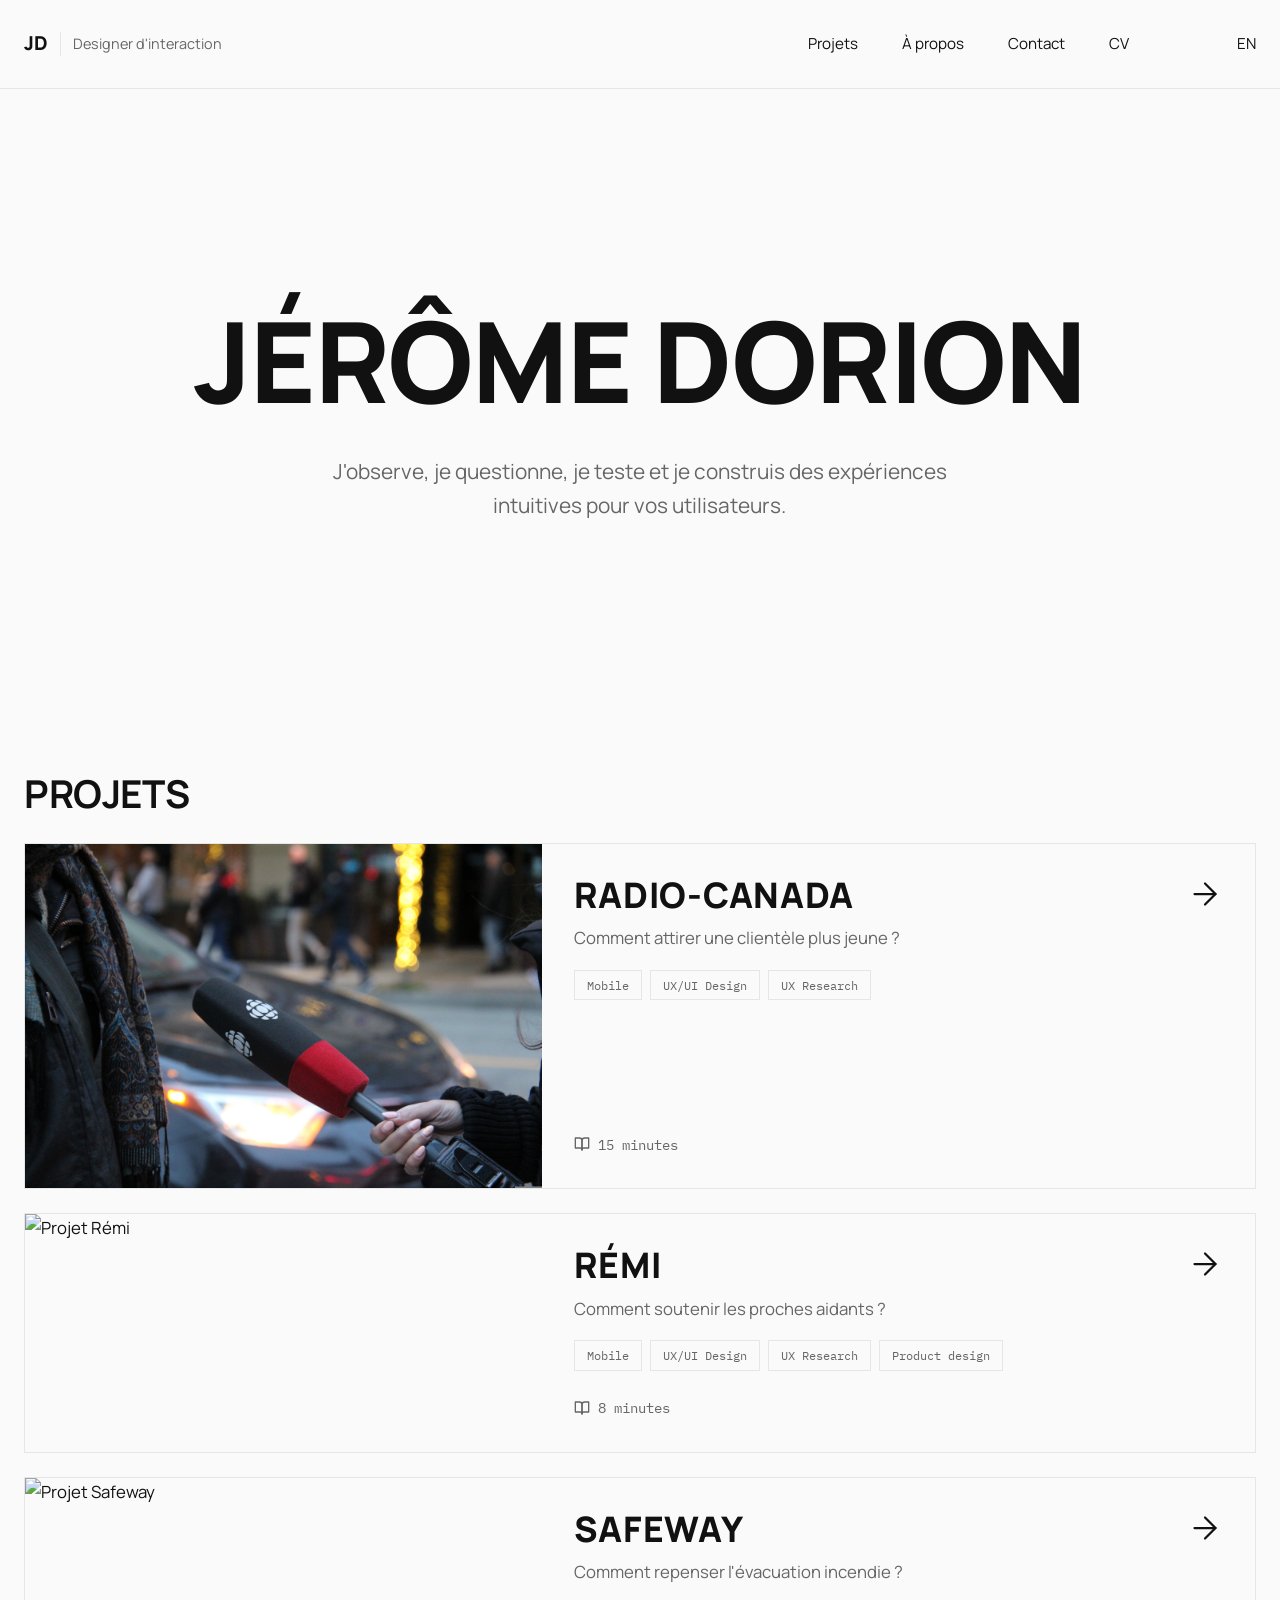
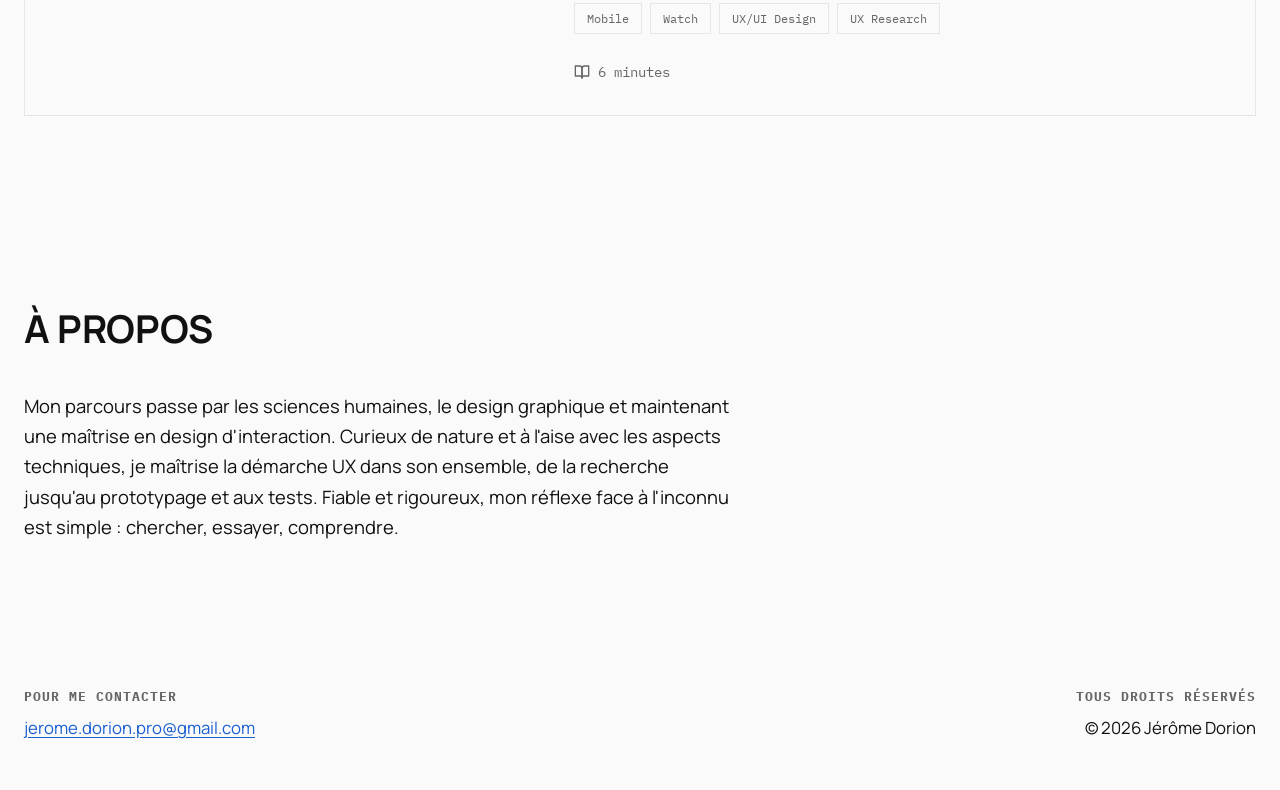
==== index.html @ de0b48d2 "nav" ====
<!DOCTYPE html>
<html lang="fr">
<head>
  <meta charset="UTF-8">
  <meta name="viewport" content="width=device-width, initial-scale=1.0">
  <title>Jérôme Dorion — Designer d'interaction</title>
  <meta name="description" content="Portfolio de Jérôme Dorion, designer d'interaction. J'observe, je questionne, je teste et je construis des expériences intuitives.">

  <!-- Polices -->
  <link rel="preconnect" href="https://fonts.googleapis.com">
  <link rel="preconnect" href="https://fonts.gstatic.com" crossorigin>
  <link href="https://fonts.googleapis.com/css2?family=Manrope:wght@400;500;600;700;800&family=IBM+Plex+Mono:wght@400;500;600&display=swap" rel="stylesheet">

  <link rel="stylesheet" href="css/style.css">
  <!-- Marque le JS actif avant le 1er affichage : le rideau couvre par
       défaut et n'est révélé qu'une fois la page chargée (voir js/main.js). -->
  <script>document.documentElement.classList.add("js");</script>
</head>
<body>
  <!-- Rideau de transition entre les pages (piloté par js/main.js) -->
  <div class="rideau" aria-hidden="true"><span class="rideau-nom">Accueil</span></div>
  <!-- Arrivée directe sur le site : le rideau dit « Bonjour ». Un retour à
       l'accueil par navigation interne (drapeau posé par js/main.js) garde
       « Accueil ». Script en ligne pour fixer le texte avant l'affichage,
       sans clignotement. -->
  <script>
    try {
      if (sessionStorage.getItem("transitionInterne")) {
        sessionStorage.removeItem("transitionInterne");
      } else {
        document.currentScript.previousElementSibling
          .querySelector(".rideau-nom").textContent = "Bonjour";
        document.documentElement.classList.add("bonjour");
      }
    } catch (e) {}
  </script>

  <!-- ===== Navigation ===== -->
  <header class="nav">
    <div class="nav-inner">
      <a class="nav-logo" href="index.html">JD</a>
      <span class="nav-role">
        <span class="role-piste">
          <span class="role-txt role-defaut">Designer d'interaction</span>
          <span class="role-txt role-nom" aria-hidden="true">Jérôme Dorion</span>
        </span>
      </span>
      <nav class="nav-liens" id="menu-principal">
        <a href="#projets">Projets</a>
        <a href="#a-propos">À propos</a>
        <div class="nav-contact">
          <span class="nav-contact-bouton" tabindex="0" role="button" aria-expanded="false" aria-controls="volet-contact">Contact<span class="nav-contact-chevron" aria-hidden="true"></span></span>
          <div class="nav-contact-volet" id="volet-contact">
            <a href="mailto:jerome.dorion.pro@gmail.com">Courriel<span class="fleche-volet" aria-hidden="true"><svg width="18" height="18" viewBox="0 0 24 24" fill="none" stroke="currentColor" stroke-width="1.6" stroke-linecap="round" stroke-linejoin="round"><line x1="5" y1="12" x2="19" y2="12"/><polyline points="12 5 19 12 12 19"/></svg></span></a>
            <a href="https://www.linkedin.com/in/jérôme-dorion-040149350" target="_blank" rel="noopener">LinkedIn<span class="fleche-volet" aria-hidden="true"><svg width="18" height="18" viewBox="0 0 24 24" fill="none" stroke="currentColor" stroke-width="1.6" stroke-linecap="round" stroke-linejoin="round"><line x1="5" y1="12" x2="19" y2="12"/><polyline points="12 5 19 12 12 19"/></svg></span></a>
          </div>
        </div>
        <a class="masquer-mobile" href="https://drive.google.com/file/d/1WQyurHoxNqCceoQxutv7T_P1aVuBk8ul/view?usp=sharing" target="_blank" rel="noopener">CV</a>
      </nav>
      <a class="nav-langue" href="#" title="English version — à venir">EN</a>
      <button class="nav-bascule" type="button" aria-label="Ouvrir le menu" aria-expanded="false" aria-controls="menu-principal">
        <span></span><span></span><span></span>
      </button>
    </div>
  </header>

  <!-- ===== Hero ===== -->
  <section class="hero">
    <div class="conteneur">
      <h1>Jérôme Dorion</h1>
      <p class="hero-phrase">J'observe, je questionne, je teste et je construis des expériences <span class="accent-serif">intuitives</span> pour vos utilisateurs.</p>
    </div>
  </section>

  <!-- ===== Projets ===== -->
  <section id="projets" class="section">
    <div class="conteneur">
      <h2 class="titre-section">Projets</h2>

      <div class="grille-projets">
        <a class="carte-projet" href="projets/radio-canada.html">
          <img class="vignette" src="assets/radio-canada/hero.jpg" alt="Projet Radio-Canada">
          <span class="carte-contenu">
            <span class="fleche-carte" aria-hidden="true"><svg xmlns="http://www.w3.org/2000/svg" width="36" height="36" viewBox="0 0 24 24" fill="none" stroke="currentColor" stroke-width="1.5" stroke-linecap="round" stroke-linejoin="round"><line x1="5" y1="12" x2="19" y2="12"/><polyline points="12 5 19 12 12 19"/></svg></span>
            <span class="client">Radio-Canada</span>
            <span class="question">Comment attirer une clientèle plus jeune ?</span>
            <span class="tags">
              <span class="tag">Mobile</span>
              <span class="tag">UX/UI Design</span>
              <span class="tag">UX Research</span>
            </span>
            <span class="duree-lecture"><svg xmlns="http://www.w3.org/2000/svg" viewBox="0 0 24 24" fill="none" stroke="currentColor" stroke-width="2" stroke-linecap="round" stroke-linejoin="round" width="16" height="16" aria-hidden="true"><path d="M2 3h6a4 4 0 0 1 4 4v14a3 3 0 0 0-3-3H2z"/><path d="M22 3h-6a4 4 0 0 0-4 4v14a3 3 0 0 1 3-3h7z"/></svg>15 minutes</span>
          </span>
        </a>

        <a class="carte-projet" href="projets/remi.html">
          <img class="vignette" src="assets/remi/hero.png" alt="Projet Rémi">
          <span class="carte-contenu">
            <span class="fleche-carte" aria-hidden="true"><svg xmlns="http://www.w3.org/2000/svg" width="36" height="36" viewBox="0 0 24 24" fill="none" stroke="currentColor" stroke-width="1.5" stroke-linecap="round" stroke-linejoin="round"><line x1="5" y1="12" x2="19" y2="12"/><polyline points="12 5 19 12 12 19"/></svg></span>
            <span class="client">Rémi</span>
            <span class="question">Comment soutenir les proches aidants ?</span>
            <span class="tags">
              <span class="tag">Mobile</span>
              <span class="tag">UX/UI Design</span>
              <span class="tag">UX Research</span>
              <span class="tag">Product design</span>
            </span>
            <span class="duree-lecture"><svg xmlns="http://www.w3.org/2000/svg" viewBox="0 0 24 24" fill="none" stroke="currentColor" stroke-width="2" stroke-linecap="round" stroke-linejoin="round" width="16" height="16" aria-hidden="true"><path d="M2 3h6a4 4 0 0 1 4 4v14a3 3 0 0 0-3-3H2z"/><path d="M22 3h-6a4 4 0 0 0-4 4v14a3 3 0 0 1 3-3h7z"/></svg>8 minutes</span>
          </span>
        </a>

        <a class="carte-projet" href="projets/safeway.html">
          <img class="vignette" src="assets/safeway/hero.png" alt="Projet Safeway">
          <span class="carte-contenu">
            <span class="fleche-carte" aria-hidden="true"><svg xmlns="http://www.w3.org/2000/svg" width="36" height="36" viewBox="0 0 24 24" fill="none" stroke="currentColor" stroke-width="1.5" stroke-linecap="round" stroke-linejoin="round"><line x1="5" y1="12" x2="19" y2="12"/><polyline points="12 5 19 12 12 19"/></svg></span>
            <span class="client">Safeway</span>
            <span class="question">Comment repenser l'évacuation incendie ?</span>
            <span class="tags">
              <span class="tag">Mobile</span>
              <span class="tag">Watch</span>
              <span class="tag">UX/UI Design</span>
              <span class="tag">UX Research</span>
            </span>
            <span class="duree-lecture"><svg xmlns="http://www.w3.org/2000/svg" viewBox="0 0 24 24" fill="none" stroke="currentColor" stroke-width="2" stroke-linecap="round" stroke-linejoin="round" width="16" height="16" aria-hidden="true"><path d="M2 3h6a4 4 0 0 1 4 4v14a3 3 0 0 0-3-3H2z"/><path d="M22 3h-6a4 4 0 0 0-4 4v14a3 3 0 0 1 3-3h7z"/></svg>6 minutes</span>
          </span>
        </a>
      </div>
    </div>
  </section>

  <!-- ===== À propos ===== -->
  <section id="a-propos" class="section a-propos">
    <div class="conteneur">
      <h2 class="titre-section">À propos</h2>
      <p class="reveler">Mon parcours passe par les sciences humaines, le design graphique et maintenant une maîtrise en design d'interaction. Curieux de nature et à l'aise avec les aspects techniques, je maîtrise la démarche UX dans son ensemble, de la recherche jusqu'au prototypage et aux tests. Fiable et rigoureux, mon réflexe face à l'inconnu est simple : <span class="accent-serif">chercher, essayer, comprendre</span>.</p>
    </div>
  </section>

  <!-- ===== Pied de page ===== -->
  <footer class="footer">
    <div class="footer-inner">
      <div>
        <h5>Pour me contacter</h5>
        <a href="mailto:jerome.dorion.pro@gmail.com">jerome.dorion.pro@gmail.com</a>
      </div>
      <div>
        <h5>Tous droits réservés</h5>
        <p>© <span data-annee></span> Jérôme Dorion</p>
      </div>
    </div>
  </footer>

  <script src="js/main.js"></script>
</body>
</html>
---- css/style.css ----
/* ==========================================================
   PORTFOLIO — JÉRÔME DORION
   Feuille de style principale
   Structure :
   1. Variables & reset
   2. Typographie
   3. Navigation
   4. Hero (accueil)
   5. Section projets
   6. Section à propos
   7. Pied de page
   8. Pages projets
   9. Animations & responsive
   ========================================================== */

/* ----- 1. Variables & reset ----- */
:root {
  --papier: #fafafa;        /* fond principal, blanc très légèrement cassé */
  --encre: #111111;         /* texte principal, noir */
  --encre-douce: #666666;   /* texte secondaire, gris neutre */
  --accent: #111111;        /* accent : noir (palette noir et blanc) */
  --ligne: #e6e6e6;         /* bordures fines, gris pâle */
  --carte: #fafafa;         /* fond des cartes, même ton que le fond */

  --police-titre: "Manrope", sans-serif;
  --police-texte: "Manrope", sans-serif;
  --police-accent: "IBM Plex Mono", monospace;

  --largeur-max: 1480px; /* contenu plus large, marges réduites */
  --rayon: 0; /* coins carrés partout, style droit et neutre */
}

*, *::before, *::after {
  box-sizing: border-box;
  margin: 0;
  padding: 0;
}

html {
  scroll-behavior: smooth;
  /* noir derrière le body : l'instant de bascule entre deux pages est donc
     noir (comme le rideau) au lieu d'un flash blanc. */
  background: var(--encre);
}

body {
  background: var(--papier);
  min-height: 100vh; /* couvre toujours l'écran : pas de noir visible hors transition */
  color: var(--encre);
  font-family: var(--police-texte);
  font-size: 1.05rem;
  line-height: 1.65;
  -webkit-font-smoothing: antialiased;
  overflow-x: clip; /* le fond pleine largeur du contenu ne crée pas de scroll horizontal */
}

img, video {
  max-width: 100%;
  display: block;
  border-radius: var(--rayon);
}

a {
  color: inherit;
  text-decoration: none;
}

.conteneur {
  max-width: var(--largeur-max);
  margin: 0 auto;
  padding: 0 24px;
}

/* ----- 2. Typographie ----- */
h1, h2, h3 {
  font-family: var(--police-titre);
  line-height: 1.1;
}

h1, h2 {
  text-transform: uppercase;
  letter-spacing: -0.01em;
}

/* Sous-titres (h3) : casse normale et crénage légèrement ouvert
   pour une meilleure lisibilité */
h3 {
  letter-spacing: 0.01em;
}

.titre-section {
  font-size: clamp(1.6rem, 3.5vw, 2.4rem);
  margin-bottom: 2.5rem;
  display: flex;
  align-items: center;
  gap: 1rem;
  /* reste en majuscules même en h3 (ex. : « Voir un autre projet ») */
  text-transform: uppercase;
  letter-spacing: -0.01em;
}

.titre-section::after {
  content: "";
  flex: 1;
  height: 1px;
  background: var(--ligne);
}

/* Classe neutralisée : les mots marqués suivent maintenant
   le texte courant (aucune mise en évidence typographique). */
.accent-serif {
  font: inherit;
  color: inherit;
}

/* ----- 3. Navigation ----- */
.nav {
  position: sticky;
  top: 0;
  z-index: 50;
  background: color-mix(in srgb, var(--papier) 85%, transparent);
  backdrop-filter: blur(10px);
  border-bottom: 1px solid var(--ligne);
}

.nav-inner {
  max-width: var(--largeur-max);
  margin: 0 auto;
  padding: 28px 24px; /* navigation plus aérée verticalement */
  display: flex;
  align-items: center;
  gap: 0.75rem; /* JD et le rôle rapprochés */
}

.nav-logo {
  font-family: var(--police-titre);
  font-weight: 800;
  font-size: 1.2rem;
}

.nav-role {
  color: var(--encre-douce);
  font-size: 0.9rem;
  border-left: 1px solid var(--ligne);
  padding-left: 0.75rem;
}

/* Survol de « Designer d'interaction » : il glisse vers la droite et laisse
   entrer « Jérôme Dorion » par la gauche ; tout revient au départ à la sortie. */
.role-piste {
  position: relative;
  display: inline-block;
  overflow: hidden;
  vertical-align: bottom;
  white-space: nowrap;
}

.role-txt {
  display: inline-block;
  white-space: nowrap;
  /* Courbe symétrique (ease-in-out) : l'aller (Jérôme entre) et le retour
     (Designer revient) glissent avec la même douceur aux deux extrémités. */
  transition: transform 0.5s cubic-bezier(0.65, 0, 0.35, 1),
              opacity 0.45s cubic-bezier(0.65, 0, 0.35, 1);
}

.role-nom {
  position: absolute;
  left: 0;
  top: 0;
  color: var(--encre);
  transform: translateY(110%); /* caché juste en dessous */
  opacity: 0;
}

.nav-role:hover .role-defaut {
  transform: translateY(-110%); /* monte et sort par le haut */
  opacity: 0;
}

.nav-role:hover .role-nom {
  transform: translateY(0); /* monte depuis le bas jusqu'en place */
  opacity: 1;
}

@media (prefers-reduced-motion: reduce) {
  .role-txt { transition: none; }
}

.nav-liens {
  margin-left: auto;
  display: flex;
  gap: 2.75rem; /* liens de navigation plus aérés */
  font-size: 0.95rem;
}

.nav-liens a {
  position: relative;
}

.nav-liens a::after {
  content: "";
  position: absolute;
  left: 0;
  bottom: -4px;
  width: 0;
  height: 2px;
  background: var(--accent);
  transition: width 0.25s ease;
}

.nav-liens a:hover::after {
  width: 100%;
}

/* ----- « Me contacter » : volet déroulant (Courriel + LinkedIn) ----- */
.nav-contact {
  position: relative;
}

/* Le bouton se fond avec les autres liens de la nav. */
.nav-contact-bouton {
  font: inherit;
  color: inherit;
  background: none;
  border: none;
  padding: 0;
  cursor: pointer;
  display: inline-flex;
  align-items: center;
  gap: 0.4rem;
  position: relative;
}

/* Même soulignement au survol que les liens. */
.nav-contact-bouton::after {
  content: "";
  position: absolute;
  left: 0;
  bottom: -4px;
  width: 0;
  height: 2px;
  background: var(--accent);
  transition: width 0.25s ease;
}

/* Le soulignement reste tant qu'on survole l'ensemble (bouton + volet),
   donc il ne disparaît pas quand on descend vers Courriel ou LinkedIn. */
.nav-contact:hover .nav-contact-bouton::after,
.nav-contact:focus-within .nav-contact-bouton::after {
  width: 100%;
}

/* Chevron de « Me contacter » : caché sur grand écran (le survol suffit),
   visible dans le menu replié pour indiquer qu'on peut déplier. */
.nav-contact-chevron {
  display: none;
  width: 0.45rem;
  height: 0.45rem;
  border-right: 1.6px solid currentColor;
  border-bottom: 1.6px solid currentColor;
  transform: translateY(-1px) rotate(45deg);
  transition: transform 0.3s ease;
}

/* Le volet : petit panneau net, noir et blanc, coins carrés. */
.nav-contact-volet {
  position: absolute;
  top: calc(100% + 0.85rem);
  left: 0;
  min-width: 11rem;
  display: flex;
  flex-direction: column;
  background: var(--papier);
  border: 1px solid var(--ligne);
  box-shadow: 0 14px 30px rgba(17, 17, 17, 0.08);
  padding: 0.4rem;
  opacity: 0;
  transform: translateY(-6px);
  pointer-events: none;
  transition: opacity 0.3s ease, transform 0.3s cubic-bezier(0.33, 1, 0.68, 1);
  z-index: 60;
}

/* Ouverture au survol (souris) ou au focus clavier — aucun clic requis. */
.nav-contact:hover .nav-contact-volet,
.nav-contact:focus-within .nav-contact-volet {
  opacity: 1;
  transform: translateY(0);
  pointer-events: auto;
}

/* Pont transparent : comble l'écart bouton↔volet pour ne pas perdre le survol. */
.nav-contact-volet::before {
  content: "";
  position: absolute;
  top: -0.85rem;
  left: 0;
  right: 0;
  height: 0.85rem;
}

.nav-contact-volet a {
  display: flex;
  align-items: center;
  gap: 0.5rem;
  padding: 0.55rem 0.75rem;
  font-size: 0.95rem;
  color: var(--encre);
  transition: background 0.2s ease;
}

/* Flèche à droite : pivote vers le haut-droite au survol, comme sur les cartes. */
.fleche-volet {
  line-height: 0;
  color: var(--encre);
  transition: transform 0.3s ease;
}

.nav-contact-volet a:hover .fleche-volet {
  transform: rotate(-45deg);
}

.nav-contact-volet a::after { display: none; } /* pas de soulignement ici */

.nav-contact-volet a:hover {
  background: color-mix(in srgb, var(--encre) 8%, transparent);
}

/* Sur petit écran (dans le menu déroulant), le volet se déplie sur place. */
@media (max-width: 900px) {
  .nav-contact { width: 100%; }
  .nav-contact-volet {
    position: static;
    min-width: 0;
    border: none;
    border-left: 1px solid var(--ligne);
    box-shadow: none;
    padding: 0.25rem 0 0.25rem 0.85rem;
    margin: 0.5rem 0 0 0.25rem;
    transform: none;
    opacity: 1;
    pointer-events: auto;
    display: none; /* fermé par défaut, déplié au tap */
  }
  .nav-contact-volet.ouvert { display: flex; }
  .nav-contact-volet::before { display: none; } /* pas de pont sur mobile */
  .nav-contact-volet a { padding: 0.45rem 0; }
  /* Pas de survol sur tablette/cellulaire : la flèche est déjà orientée
     vers le haut-droite. */
  .fleche-volet { transform: rotate(-45deg); }
  /* Aucun effet de survol dans le menu replié (tactile) : ni soulignement
     des liens, ni carré gris sur Courriel/LinkedIn. */
  .nav-liens a:hover::after,
  .nav-contact:hover .nav-contact-bouton::after,
  .nav-contact:focus-within .nav-contact-bouton::after {
    width: 0;
  }
  .nav-contact-volet a:hover {
    background: none;
  }
  /* le chevron apparaît et pivote quand c'est ouvert */
  .nav-contact-chevron { display: inline-block; }
  .nav-contact-bouton[aria-expanded="true"] .nav-contact-chevron {
    transform: translateY(2px) rotate(-135deg);
  }
}

/* ----- « EN » détaché à droite de la navigation ----- */
/* Contact vit dans .nav-liens (juste après CV) ; « EN » est le dernier
   élément de .nav-inner, poussé tout au bord droit, près du coin. */
.nav-langue {
  margin-left: 6rem; /* nettement détaché du groupe de liens, vers le coin droit */
  font-size: 0.95rem;
  position: relative;
}

.nav-langue::after {
  content: "";
  position: absolute;
  left: 0;
  bottom: -4px;
  width: 0;
  height: 2px;
  background: var(--accent);
  transition: width 0.25s ease;
}

.nav-langue:hover::after {
  width: 100%;
}

/* Bouton hamburger : caché sur grand écran, affiché quand la nav se replie. */
.nav-bascule {
  display: none;
  flex-direction: column;
  justify-content: center;
  gap: 5px;
  width: 2.4rem;
  height: 2.4rem;
  margin-left: 1.25rem;
  padding: 0;
  background: none;
  border: none;
  cursor: pointer;
}

.nav-bascule span {
  display: block;
  width: 24px;
  height: 2px;
  background: var(--encre);
  transition: transform 0.3s ease, opacity 0.2s ease;
}

/* En croix quand le menu est ouvert */
.nav-bascule.ouvert span:nth-child(1) { transform: translateY(7px) rotate(45deg); }
.nav-bascule.ouvert span:nth-child(2) { opacity: 0; }
.nav-bascule.ouvert span:nth-child(3) { transform: translateY(-7px) rotate(-45deg); }

/* ----- Navigation repliée en menu déroulant (petit écran) ----- */
/* Sous 900px, les liens passent dans un menu ouvrable par le bouton
   hamburger. EN reste visible à part (jamais dans le menu), poussé à droite
   juste avant le bouton. */
@media (max-width: 900px) {
  .nav-role { display: none; }      /* libère de la place */
  .nav-bascule { display: flex; }   /* le bouton apparaît */
  .nav-langue { margin-left: auto; } /* EN collé à droite, avant le bouton */

  .nav-liens {
    position: absolute;
    top: 100%;
    left: 0;
    right: 0;
    flex-direction: column;
    align-items: flex-start;
    gap: 1.5rem;
    background: var(--papier);
    border-bottom: 1px solid var(--ligne);
    padding: 1.5rem 24px 2rem;
    box-shadow: 0 12px 24px rgba(17, 17, 17, 0.06);
    display: none; /* fermé par défaut */
  }

  .nav-liens.ouvert { display: flex; } /* ouvert via js/main.js */
  .nav-liens a { font-size: 1.05rem; }
}

/* ----- 4. Hero ----- */
.hero {
  /* Remplit presque tout l'écran sous la navigation : le hero domine,
     mais on retranche assez de hauteur (16rem) pour qu'un morceau de
     la première carte projet dépasse en bas du viewport et invite à
     défiler. La valeur retranchée = nav (~84px) + l'aperçu de carte. */
  min-height: calc(100svh - 16rem);
  display: flex;
  flex-direction: column;
  justify-content: center; /* nom et phrase centrés verticalement */
  padding: 2rem 0;
  text-align: center; /* nom et phrase centrés horizontalement */
}

.hero h1 {
  font-size: clamp(2.8rem, 9vw, 7rem);
  font-weight: 800;
  white-space: nowrap; /* le nom reste sur une seule ligne */
}

.hero-phrase {
  max-width: 680px;
  margin: 2rem auto 0; /* centrée sous le nom */
  font-size: 1.3rem;
  color: var(--encre-douce);
}

/* ----- 5. Section projets ----- */
.section {
  padding: clamp(3.5rem, 8vw, 6rem) 0;
}

/* La section projets remonte sous le hero : son haut est réduit pour
   que la première carte (Radio-Canada) apparaisse dès le chargement,
   juste en bas de l'écran. Limité à #projets pour ne pas toucher les
   pages d'études de cas. */
#projets {
  padding-top: clamp(1.5rem, 4vw, 2.5rem);
}

#projets .titre-section {
  margin-bottom: 1.75rem;
}

/* Pas de trait à droite des titres « Mes projets » et « À propos » de
   l'accueil (le trait reste sur les autres .titre-section, ex. pages projet). */
#projets .titre-section::after,
#a-propos .titre-section::after {
  display: none;
}

.grille-projets {
  display: grid;
  gap: 1.5rem;
}

.carte-projet {
  background: var(--carte);
  border: 1px solid var(--ligne);
  border-radius: var(--rayon);
  overflow: hidden; /* la photo épouse les coins arrondis */
  display: grid;
  grid-template-columns: minmax(260px, 42%) 1fr; /* photo à gauche, texte à droite */
  transition: transform 0.25s ease, box-shadow 0.25s ease, border-color 0.25s ease;
  cursor: none; /* remplacé par le curseur personnalisé « Voir » au survol */
}

.carte-projet:hover {
  /* la carte ne monte plus au survol ; on garde le contour et l'ombre */
  border-color: var(--accent);
  box-shadow: 0 12px 30px rgba(17, 17, 17, 0.08);
}

.carte-projet .vignette {
  width: 100%;
  height: 100%;
  object-fit: cover;
  border-radius: 0;
  transition: transform 0.4s ease;
}

.carte-projet:hover .vignette {
  transform: scale(1.03);
}

.carte-contenu {
  padding: 2rem;
  display: flex;
  flex-direction: column;
  gap: 0.6rem;
  position: relative; /* ancre la flèche en haut à droite */
}

/* Flèche en haut à droite de chaque carte : pointe vers la droite,
   36px, trait de 1.5. Au survol de la carte, elle pivote de 45°
   pour filer en diagonale vers le haut à droite. */
.fleche-carte {
  position: absolute;
  top: 2rem;
  right: 2rem;
  color: var(--encre);
  line-height: 0;
  transition: transform 0.3s ease;
}

.carte-projet:hover .fleche-carte {
  transform: rotate(-45deg); /* vers le haut à droite */
}

/* Nom du projet : l'élément le plus gros de la carte */
.carte-projet .client {
  font-family: var(--police-titre);
  font-weight: 800;
  text-transform: uppercase;
  font-size: clamp(1.6rem, 3vw, 2.2rem);
  letter-spacing: 0.02em;
  line-height: 1.1;
}

/* Question : plus petite, en gris */
.carte-projet .question {
  font-size: 1.05rem;
  color: var(--encre-douce);
}

.carte-projet .tags {
  display: flex;
  flex-wrap: wrap;
  gap: 0.5rem;
  margin-top: 0.5rem;
}

.tag {
  font-family: var(--police-accent);
  font-size: 0.78rem;
  border: 1px solid var(--ligne);
  padding: 4px 12px;
  color: var(--encre-douce);
}

.carte-projet .duree-lecture {
  margin-top: auto; /* poussée au bas de la carte */
  padding-top: 1rem;
  font-family: var(--police-accent);
  font-size: 0.9rem;
  color: var(--encre-douce);
  display: flex;
  align-items: center;
  gap: 0.5rem; /* espace entre l'icône de livre et le texte */
}

.carte-projet .duree-lecture svg {
  flex-shrink: 0;
}

/* ----- 6. À propos ----- */
.a-propos p {
  max-width: 720px;
  font-size: 1.15rem;
}

/* ----- 7. Pied de page ----- */
.footer {
  padding: 3rem 0;
  display: grid;
  gap: 2rem;
  /* opaque et au-dessus de l'image épinglée (pages projet) : sinon la photo
     du hero repasse par-dessus le bas de page. Sans effet sur l'accueil. */
  position: relative;
  z-index: 2;
  background: var(--papier);
}

.footer h5 {
  font-family: var(--police-accent);
  text-transform: uppercase;
  font-size: 0.8rem;
  letter-spacing: 0.08em;
  color: var(--encre-douce);
  margin-bottom: 0.4rem;
}

.footer a:hover {
  color: var(--accent);
}

/* Adresse courriel du pied de page : en bleu et soulignée pour
   signaler clairement qu'il s'agit d'un lien cliquable (ouvre un
   courriel). Seule touche de couleur du site, assumée, au service
   de l'affordance du lien. Cible uniquement le lien mailto du footer
   (pas le « Contact » de la barre latérale). */
.footer a[href^="mailto:"] {
  color: #1a5fd0;
  text-decoration: underline;
  text-underline-offset: 3px;
}

.footer a[href^="mailto:"]:hover {
  color: #14409a; /* bleu plus foncé au survol */
}

.footer-inner {
  max-width: var(--largeur-max);
  margin: 0 auto;
  padding: 0 24px;
  width: 100%;
  display: flex;
  flex-wrap: wrap;
  gap: 3rem;
  justify-content: space-between; /* premier bloc collé à gauche, dernier à droite */
  align-items: flex-start;
}

/* Le bloc de droite s'aligne sur la marge droite */
.footer-inner > div:last-child {
  text-align: right;
}

/* ----- 8. Pages projets ----- */
/* En-tête plein écran : la photo commence sous la navigation,
   prend toute la largeur (la barre noire reste à droite),
   et le titre blanc est posé sur l'image. */
.projet-hero {
  /* Épinglée : l'image reste en place pendant que le contenu défile
     par-dessus. Aucun mouvement propre de l'image. */
  position: sticky;
  top: var(--nav-h, 0px); /* épinglée juste sous la barre : aucun mouvement */
  z-index: 1;
  overflow: hidden; /* l'image qui zoome au défilement reste clippée au cadre */
}

.projet-hero img {
  width: 100%;
  /* Hauteur calée sur l'écran : l'image reste grande et immersive, mais
     on réserve ~14rem dessous (navigation + début du titre de la section
     suivante) pour que le titre apparaisse déjà en bas du viewport et
     invite à défiler. Le compromis se règle avec « 14rem » :
     l'augmenter montre plus de contenu (image plus courte), la diminuer
     agrandit l'image. Les bornes clamp évitent les extrêmes. */
  height: clamp(380px, calc(100svh - 14rem), 880px);
  object-fit: cover;
}

/* Tout le contenu sous l'image remonte par-dessus elle au défilement (l'image
   étant épinglée). Le fond blanc s'étend sur TOUTE la largeur de l'écran pour
   recouvrir l'image quel que soit le format. */
main.conteneur {
  position: relative;
  z-index: 2;
  /* L'espace au-dessus du titre fait partie du contenu (fond blanc) : il
     passe donc lui aussi par-dessus l'image au défilement. */
  padding-top: clamp(2.5rem, 6vw, 4rem);
}

main.conteneur::before {
  content: "";
  position: absolute;
  top: 0;
  bottom: 0;
  left: 50%;
  right: 50%;
  margin-left: -50vw;
  margin-right: -50vw;
  background: var(--papier);
  z-index: -1; /* derrière le texte, mais devant l'image épinglée */
}

/* Le nom du projet et sa phrase de résumé sont placés SOUS l'image
   (plus aucun texte ni voile sur la photo), juste avant le bloc
   métadonnées, alignés avec le contenu de la page. */
.projet-intro {
  margin: 0;
}

/* Nom du projet en casse normale (« Rémi », « Radio-Canada »…), avec la
   phrase de résumé en sous-titre dessous. */
.projet-titre {
  font-size: clamp(2.2rem, 6vw, 4rem);
  font-weight: 800; /* graisse maximale de Manrope, titre plus appuyé */
  color: var(--encre);
  margin: 0;
  max-width: 20ch;
  line-height: 1.15;
  text-transform: uppercase; /* titre du projet tout en majuscules (le sous-titre, lui, reste tel quel) */
}

.projet-sous-titre {
  margin: 0.75rem 0 0;
  max-width: 40ch;
  color: var(--encre-douce);
  font-size: clamp(1.1rem, 2.4vw, 1.6rem);
  font-weight: 500;
  line-height: 1.35;
}

/* Apparition du contenu d'arrivée : il monte et apparaît en fondu, dans la
   continuité du rideau qui se lève. Joué une fois au chargement, avec un
   léger décalage pour émerger pendant que le rideau quitte l'écran. */
@keyframes apparition-montee {
  from { opacity: 0; transform: translateY(64px); }
  to   { opacity: 1; transform: translateY(0); }
}

/* L'image d'en-tête reste fixe : c'est le contenu (titre, sous-titre puis
   métadonnées) qui monte en fondu, dans la continuité du rideau qui se lève. */
.projet-intro {
  animation: apparition-montee 0.85s cubic-bezier(0.33, 1, 0.68, 1) 0.5s both;
}

.meta-grille {
  animation: apparition-montee 0.85s cubic-bezier(0.33, 1, 0.68, 1) 0.62s both;
}

/* Page d'accueil : le nom et la phrase montent en fondu au chargement,
   synchronisés avec le rideau (premier accès comme retour à l'accueil). */
.hero h1 {
  animation: apparition-montee 0.9s cubic-bezier(0.33, 1, 0.68, 1) 0.6s backwards;
}

.hero-phrase {
  animation: apparition-montee 0.9s cubic-bezier(0.33, 1, 0.68, 1) 0.75s backwards;
}

/* Le titre « Mes projets » monte avec le hero (il depasse deja en bas
   du viewport au chargement), juste apres la phrase de description. */
#projets .titre-section {
  animation: apparition-montee 0.9s cubic-bezier(0.33, 1, 0.68, 1) 0.9s both;
}

/* Les trois cartes montent en cascade juste apres le titre, dans le meme
   mouvement que le rideau. Fill "backwards" : l'etat de depart (cache, decale)
   s'applique pendant le delai, mais on revient aux styles normaux a la fin
   pour ne pas bloquer le translateY du survol. */
.grille-projets .carte-projet {
  animation: apparition-montee 0.9s cubic-bezier(0.33, 1, 0.68, 1) backwards;
}
.grille-projets .carte-projet:nth-child(1) { animation-delay: 1s; }
.grille-projets .carte-projet:nth-child(2) { animation-delay: 1.12s; }
.grille-projets .carte-projet:nth-child(3) { animation-delay: 1.24s; }

@media (prefers-reduced-motion: reduce) {
  .projet-intro,
  .meta-grille,
  .hero h1,
  .hero-phrase,
  #projets .titre-section,
  .grille-projets .carte-projet {
    animation: none;
  }
}

.meta-grille {
  margin-top: 3rem;
  display: grid;
  grid-template-columns: repeat(auto-fit, minmax(160px, 1fr));
  gap: 1.5rem;
  padding: 2rem 0;
  border-top: 1px solid var(--ligne);
  border-bottom: 1px solid var(--ligne);
  margin-bottom: 3rem;
}

.meta-grille h4 {
  font-family: var(--police-accent);
  text-transform: uppercase;
  font-size: 0.78rem;
  letter-spacing: 0.08em;
  color: var(--accent);
  margin-bottom: 0.4rem;
}

.meta-grille p {
  font-size: 0.95rem;
  color: var(--encre-douce);
}

.bloc {
  margin-bottom: 3.5rem;
  /* l'ancre s'arrête sous la navigation collante */
  scroll-margin-top: 110px;
}

/* ----- Sommaire collant des pages projets ----- */
/* Colonne de raccourcis à gauche, contenu à droite */
.corps-projet {
  display: grid;
  grid-template-columns: 210px minmax(0, 1fr);
  gap: 3.5rem;
  align-items: start;
}

.sommaire {
  position: sticky;
  top: 110px; /* reste visible sous la navigation pendant le défilement */
  display: flex;
  flex-direction: column;
  gap: 0.7rem;
  font-family: var(--police-accent);
  font-size: 0.8rem;
}

.sommaire a {
  color: var(--encre-douce);
  transition: color 0.2s ease;
}

.sommaire a:hover {
  color: var(--encre);
}

/* Section actuellement visible */
.sommaire a.actif {
  color: var(--encre);
  font-weight: 600;
}

@media (max-width: 1000px) {
  /* Pas de place pour le sommaire sur petit écran */
  .corps-projet {
    grid-template-columns: 1fr;
  }

  .sommaire {
    display: none;
  }
}

.bloc h2 {
  font-size: clamp(1.4rem, 3vw, 2rem);
  margin-bottom: 1.25rem;
  display: flex;
  align-items: center; /* numéro centré verticalement avec le titre */
  gap: 1.5rem;
}

/* Numérotation automatique des grandes étapes : (01), (02)…
   Le compteur repart à zéro sur chaque page (reset sur <main>). */
main {
  counter-reset: etape;
}

.bloc h2::before {
  counter-increment: etape;
  content: "(" counter(etape, decimal-leading-zero) ")";
  font-family: var(--police-accent);
  font-size: 0.95rem;
  font-weight: 600; /* légèrement plus gras */
  color: var(--encre-douce);
  flex: 0 0 2.4rem; /* largeur fixe : le titre commence toujours au même endroit */
}

/* Le contenu des sections s'aligne avec le titre (après le numéro) :
   2.4rem de numéro + 1.5rem d'espacement = 3.9rem.
   Le retrait est porté par la section elle-même (padding), donc
   images et grilles partagent exactement les mêmes limites gauche
   et droite, à toutes les tailles d'écran. Seul le titre ressort
   à gauche pour que son numéro reste dans la marge. */
.bloc {
  padding-left: 3.9rem;
}

.bloc > h2 {
  margin-left: -3.9rem;
}

.bloc h3 {
  font-size: 1.1rem;
  margin-bottom: 0.5rem;
}

.bloc p + p {
  margin-top: 1rem;
}

/* Confort de lecture : le texte courant ne s'étire jamais sur toute
   la largeur (~60 % de la page au maximum, et s'adapte aux petits écrans) */
.bloc p,
.bloc ul {
  max-width: 70ch;
}

.bloc ul {
  padding-left: 1.25rem;
}

.bloc li + li {
  margin-top: 0.5rem;
}

.grille-cartes {
  display: grid;
  grid-template-columns: repeat(auto-fit, minmax(240px, 1fr));
  gap: 1.25rem;
}

/* Variante : exactement 3 colonnes (ex. : 6 cartes = 2 rangées de 3) */
.grille-cartes.trois-colonnes {
  grid-template-columns: repeat(3, 1fr);
}

@media (max-width: 900px) {
  .grille-cartes.trois-colonnes {
    grid-template-columns: repeat(auto-fit, minmax(240px, 1fr));
  }
}

.mini-carte {
  background: var(--carte);
  border: 1px solid var(--ligne);
  border-radius: var(--rayon);
  padding: 1.5rem;
  /* ombre très discrète, juste assez pour décoller du fond */
  box-shadow: 0 1px 3px rgba(17, 17, 17, 0.04), 0 4px 14px rgba(17, 17, 17, 0.05);
}

.mini-carte .numero {
  font-family: var(--police-accent);
  font-size: 2rem;
  color: var(--accent);
  line-height: 1;
  margin-bottom: 0.75rem;
}

/* Statistiques : même style que les mini-cartes,
   fond blanc et contour gris très pâle */
.stat {
  background: var(--carte);
  border: 1px solid var(--ligne);
  border-radius: var(--rayon);
  padding: 1.5rem;
  /* même ombre discrète que les mini-cartes */
  box-shadow: 0 1px 3px rgba(17, 17, 17, 0.04), 0 4px 14px rgba(17, 17, 17, 0.05);
}

.stat .chiffre {
  font-family: var(--police-accent);
  font-weight: 600;
  font-size: 2.4rem;
}

.stat p {
  font-size: 0.9rem;
  margin-top: 0.5rem;
  color: var(--encre-douce);
}

.grille-images {
  display: grid;
  grid-template-columns: repeat(auto-fit, minmax(280px, 1fr));
  gap: 1.25rem;
}

/* Vidéos empilées : pleine largeur, l'une au-dessus de l'autre */
.videos-empilees {
  display: grid;
  grid-template-columns: 1fr;
  gap: 1.25rem;
}

.videos-empilees video {
  width: 100%;
}

.bloc img + img,
.bloc figure + figure {
  margin-top: 1.25rem;
}

/* …mais pas dans les grilles d'images, où l'espacement
   est déjà géré par la grille (sinon la 2e image se décale) */
.grille-images img + img,
.mosaique img + img,
.grille-telephones img + img {
  margin-top: 0;
}

/* Mosaïque de 5 photos sans espaces vides :
   la 1re photo (portrait) occupe 2 rangées à gauche,
   les 4 autres remplissent une grille 2×2 à droite.
   object-fit: cover recadre chaque photo pour remplir sa case. */
.mosaique {
  display: grid;
  grid-template-columns: repeat(3, 1fr);
  grid-template-rows: repeat(2, clamp(220px, 24vw, 330px));
  gap: 1.25rem;
}

.mosaique img {
  width: 100%;
  height: 100%;
  object-fit: cover;
}

.mosaique img:first-child {
  grid-row: span 2; /* la grande photo verticale à gauche */
}

@media (max-width: 720px) {
  /* Sur mobile : 2 colonnes, la grande photo reste sur 2 rangées */
  .mosaique {
    grid-template-columns: repeat(2, 1fr);
    grid-template-rows: repeat(3, 180px);
  }
}

.note {
  font-size: 0.9rem;
  color: var(--encre-douce);
}

/* ----- Comparaison Avant / Après (recommandations) -----
   Deux maquettes côte à côte, annotation en vrai texte à droite,
   reliée par une ligne à l'élément pointé sur la maquette.
   Le bloc est aligné sur la marge droite du contenu. */
.comparaison {
  display: grid;
  grid-template-columns: 1fr 1fr 1.3fr;
  gap: 2rem;
  align-items: start;
  max-width: 920px;   /* maquettes de taille intermédiaire */
  margin-left: auto;   /* bloc centré dans la page */
  margin-right: auto;
  margin-top: 2.5rem;
}

.comparaison figure {
  margin: 0;
}

/* annule l'espacement des figures empilées : ici elles sont côte à côte */
.comparaison figure + figure {
  margin-top: 0;
}

.comparaison figcaption {
  font-family: var(--police-accent);
  font-size: 0.85rem;
  margin-bottom: 1rem;
}

.comparaison img {
  width: 100%;
}

.comparaison .annotation {
  position: relative;
}

/* La ligne de liaison : point côté téléphone, flèche côté texte.
   Sa position verticale est calculée en % de la largeur de colonne,
   donc elle reste calée sur la bulle blanche quand l'écran change.
   Le texte qui suit occupe sa vraie place : pas de chevauchement
   avec la section suivante. */
.comparaison .annotation .ligne {
  display: block;
  position: relative;
  margin-top: calc(96.9% + 33px); /* hauteur de la bulle blanche */
  margin-left: -2rem;             /* part du bord du téléphone */
  width: clamp(3rem, 9vw, 7rem);  /* la ligne raccourcit avec l'écran */
  height: 1px;
  background: var(--encre);
}

/* Le point, côté téléphone */
.comparaison .annotation .ligne::before {
  content: "";
  position: absolute;
  left: -3px;
  top: 50%;
  transform: translateY(-50%);
  width: 7px;
  height: 7px;
  border-radius: 50%;
  background: var(--encre);
}

/* La flèche, vers le titre */
.comparaison .annotation .ligne::after {
  content: "";
  position: absolute;
  right: 0;
  top: 50%;
  width: 7px;
  height: 7px;
  border-top: 1px solid var(--encre);
  border-right: 1px solid var(--encre);
  transform: translateY(-50%) rotate(45deg);
  transform-origin: center;
}

/* Le texte commence après la flèche, première ligne du titre
   centrée sur la ligne de liaison */
.comparaison .annotation .texte {
  margin-left: calc(clamp(3rem, 9vw, 7rem) - 1rem);
  transform: translateY(-0.7em);
}

.comparaison .annotation h4 {
  font-family: var(--police-titre);
  font-size: 1.05rem;
  margin-bottom: 0.5rem;
}

.comparaison .annotation p {
  font-size: 0.95rem;
  color: var(--encre-douce);
}

@media (max-width: 720px) {
  /* Sur mobile : les deux téléphones côte à côte, l'annotation dessous */
  .comparaison {
    grid-template-columns: 1fr 1fr;
    gap: 1.5rem;
  }

  .comparaison .annotation {
    grid-column: 1 / -1;
    height: auto;
  }

  .comparaison .annotation .ligne {
    display: none;
  }

  .comparaison .annotation .texte {
    margin-left: 0;
    transform: none;
  }
}

/* ----- Parcours utilisateurs : texte codé à gauche, schéma à droite ----- */
.parcours {
  display: grid;
  /* schéma limité à 500px : toute la section tient à l'écran */
  grid-template-columns: minmax(300px, 1fr) minmax(0, 500px);
  gap: 3rem;
  /* les deux colonnes ont la même hauteur : les constats,
     poussés en bas, s'alignent avec le bas du schéma */
  align-items: stretch;
}

/* Bon espace entre les parcours successifs */
.parcours + .parcours {
  margin-top: 11rem;
}

/* Variante pour les schémas horizontaux (parcours 2 et 3) :
   le schéma prend environ la moitié de l'écran */
.parcours-large {
  grid-template-columns: minmax(260px, 1fr) minmax(0, 800px);
}

.parcours-texte {
  display: flex;
  flex-direction: column;
  height: 100%; /* permet de pousser les constats vers le bas */
}

.parcours-texte .surtitre {
  font-family: var(--police-accent);
  font-size: 0.85rem;
  color: var(--encre-douce);
  margin-bottom: 0.5rem;
}

.parcours-texte h3 {
  font-size: 1.5rem;
  margin-bottom: 0.75rem;
}

.parcours-constats {
  margin-top: auto; /* collé au bas de la colonne, comme sur la maquette */
  padding-top: 2rem;
}

.parcours-constats h4 {
  font-family: var(--police-titre);
  font-size: 1rem;
  margin-bottom: 1rem;
}

/* Liste numérotée : pastilles noires, chiffres blancs */
.parcours-constats ol {
  list-style: none;
  padding: 0;
  counter-reset: constat;
}

.parcours-constats li {
  counter-increment: constat;
  display: flex;
  gap: 0.85rem;
  align-items: flex-start;
  font-size: 0.95rem;
  max-width: 60ch;
}

.parcours-constats li + li {
  margin-top: 0.85rem;
}

.parcours-constats li::before {
  content: counter(constat);
  flex: 0 0 22px;
  height: 22px;
  border-radius: 50%;
  background: #e45a4b; /* même rouge que les points du schéma */
  color: #ffffff;
  font-family: var(--police-accent);
  font-size: 0.75rem;
  display: grid;
  place-items: center;
  margin-top: 0.1em;
}

.parcours img {
  width: 100%;
  align-self: start; /* l'image garde ses proportions, alignée en haut */
}

@media (max-width: 900px) {
  /* Sur écran étroit : texte au-dessus, schéma dessous */
  .parcours {
    grid-template-columns: 1fr;
    gap: 2rem;
  }

  .parcours-texte {
    height: auto;
  }

  .parcours-constats {
    margin-top: 1.5rem;
  }
}

/* Sous-sections de recommandations : espacement identique
   entre chacune, peu importe le contenu qui précède */
.titre-reco {
  margin-top: 5.5rem;
}

/* ----- Comparaisons annotées (Connexion, Indicateurs, Mode audio) -----
   Maquettes en colonnes + annotations ancrées en hauteur (--pos, en %
   de la hauteur des téléphones). La ligne touche la maquette d'un côté
   et pointe le texte de l'autre ; elle raccourcit avec l'écran. */
.comparaison-annotee {
  display: grid;
  gap: 2rem;
  align-items: start;
  margin-top: 2rem;
  /* Largeur unique des maquettes, partagée par .trois-col et .quatre-col
     pour que chaque section affiche la même grandeur de téléphone.
     S'adapte à l'écran via clamp. */
  --maquette: clamp(140px, 16vw, 210px);
  /* Hauteur du téléphone, déduite de sa largeur (ratio des maquettes
     = largeur / hauteur = 0.483). Sert à ancrer les annotations sur la
     hauteur réelle du téléphone : elles le suivent quoi qu'il arrive. */
  --maquette-h: calc(var(--maquette) / 0.483);
}

.trois-col {
  grid-template-columns: var(--maquette) var(--maquette) 1.25fr;
  max-width: 980px;
  margin-left: 0; /* aligné à gauche, au même bord que le titre et le texte */
  margin-right: auto;
}

/* Variante avec textes annotés des deux côtés de la maquette Après */
.quatre-col {
  grid-template-columns: var(--maquette) 1.05fr var(--maquette) 1.2fr;
  max-width: 1150px;
  margin-left: 0; /* aligné à gauche, au même bord que le titre et le texte */
  margin-right: auto;
}

/* Variante à trois maquettes (barres de navigation) : « Avant » + deux
   « Recommandation » côte à côte, annotations à droite de la 3e maquette. */
.trois-maquettes {
  grid-template-columns: repeat(3, var(--maquette)) 1fr;
  margin-left: 0; /* aligné à gauche, comme le titre et le texte */
  margin-right: auto;
}

/* Une maquette centrée avec des annotations des DEUX côtés (Safeway,
   solution finale) : colonne texte à gauche, maquette au centre, colonne
   texte à droite. */
.solo-deux-cotes {
  grid-template-columns: 1fr var(--maquette) 1fr;
  align-items: start;
  margin-block: clamp(3.5rem, 8vw, 6rem); /* bon espace entre chaque bloc maquette + texte */
}

/* Sous-titres de groupe dans « Solution finale » (Navigation, Prévention) :
   bien détachés du contenu précédent, mais proches de leur 1re maquette. */
.titre-groupe {
  margin: clamp(3rem, 7vw, 5rem) 0 0.75rem;
  font-size: 1.1rem; /* même grosseur que les titres de recommandation (Radio-Canada) */
}
.intro-groupe {
  max-width: 65ch;
  margin: 0 0 clamp(1.75rem, 3.5vw, 2.75rem);
  color: var(--encre-douce);
}
.intro-groupe + .solo-deux-cotes {
  margin-top: 0; /* la 1re maquette reste proche de son texte d'intro */
}

/* Annotation détachée du flux (.ancre-bas) : son point se fixe à une
   hauteur donnée de la maquette (--pos × hauteur du téléphone) au lieu
   d'être empilée. Résultat : elle ne bouge plus, même si le texte d'une
   autre annotation au-dessus s'allonge sur plusieurs lignes. */
.annotation-point.ancre-bas {
  position: absolute;
  left: 0;
  right: 0;
  top: calc(var(--pos, 0) * var(--maquette-h));
}

/* Flèche en coude : part du titre, descend le long de la maquette
   et pointe sa cible plus bas. Sa hauteur suit les proportions de
   la maquette grâce à aspect-ratio (--ar = largeur / descente). */
.annotation-point .coude {
  position: relative;
  flex: 0 0 22%; /* segment horizontal plus court */
  aspect-ratio: var(--ar, 1);
  margin-top: 0.8em;
  border-top: 1px solid var(--encre);
}

.annotation-point.miroir .coude {
  border-right: 1px solid var(--encre);
  /* la descente reste décollée du téléphone, dans l'espacement,
     pour qu'on voie bien qu'elle longe la maquette */
  margin-right: -0.75rem;
}

/* Flèches droites plus courtes du côté gauche */
.quatre-col .miroir .ligne {
  flex-basis: clamp(1.2rem, 2vw, 2rem);
}

/* Bas de la descente : second angle droit, segment horizontal continu
   qui rejoint le téléphone */
.annotation-point.miroir .coude::before {
  content: "";
  position: absolute;
  right: -1.25rem;
  bottom: -1px;
  width: 1.25rem;
  height: 1px;
  background: var(--encre);
}

/* Le point, collé à la maquette comme ceux des autres annotations */
.annotation-point.miroir .coude .pied {
  position: absolute;
  right: calc(-1.25rem - 3px);
  bottom: -4px;
  width: 7px;
  height: 7px;
  border-radius: 50%;
  background: var(--encre);
}

/* Flèche vers le titre, à l'extrémité du segment horizontal */
.annotation-point.miroir .coude::after {
  content: "";
  position: absolute;
  left: 0;
  top: -4px;
  width: 7px;
  height: 7px;
  border-top: 1px solid var(--encre);
  border-right: 1px solid var(--encre);
  transform: rotate(-135deg);
}

/* Coude côté DROIT (texte à droite, maquette à gauche) : la descente est
   sur le bord gauche du coude, le point en bas à gauche contre la maquette,
   la flèche pointe le titre à droite. Permet de remonter le texte tout en
   gardant le point collé à la maquette plus bas (--ar = largeur / descente). */
.annotation-point:not(.miroir) .coude {
  flex: 0 0 clamp(1.8rem, 4vw, 4rem); /* même largeur que .ligne → texte aligné à gauche */
  aspect-ratio: auto;
  height: var(--descente, 7rem);      /* longueur de la descente jusqu'au point */
  border-left: 1px solid var(--encre);
  margin-left: -0.75rem;
}

.annotation-point:not(.miroir) .coude::before {
  content: "";
  position: absolute;
  left: -1.25rem;
  bottom: -1px;
  width: 1.25rem;
  height: 1px;
  background: var(--encre);
}

.annotation-point:not(.miroir) .coude .pied {
  position: absolute;
  left: calc(-1.25rem - 3px);
  bottom: -4px;
  width: 7px;
  height: 7px;
  border-radius: 50%;
  background: var(--encre);
}

.annotation-point:not(.miroir) .coude::after {
  content: "";
  position: absolute;
  right: 0;
  top: -4px;
  width: 7px;
  height: 7px;
  border-top: 1px solid var(--encre);
  border-right: 1px solid var(--encre);
  transform: rotate(45deg);
}

/* Points d'annotation : un simple rond collé à la maquette,
   sans ligne ni flèche */
.annotation-point.numerote {
  align-items: center;
}

.annotation-point.numerote .point-survol {
  margin-left: -1rem; /* rapproché de la maquette (colonne de droite) */
}

.annotation-point.numerote.miroir .point-survol {
  margin-left: 0;
  margin-right: -1rem; /* rapproché de la maquette (colonne de gauche) */
}

.pastille {
  flex: 0 0 22px;
  width: 22px;
  height: 22px;
  border-radius: 50%;
  background: var(--encre);
  color: var(--papier);
  font-family: var(--police-accent);
  font-size: 0.75rem;
  display: grid;
  place-items: center;
}

/* Point survolable sur la maquette : un simple indicateur rond
   qui, au survol, met en évidence sa description dans la légende */
.point-survol {
  flex: 0 0 22px;
  width: 22px;
  height: 22px;
  border: none;
  background: none;
  padding: 0;
  cursor: pointer;
  position: relative;
}

.point-survol::before {
  content: "";
  position: absolute;
  top: 50%;
  left: 50%;
  width: 9px;
  height: 9px;
  transform: translate(-50%, -50%);
  border-radius: 50%;
  background: var(--encre);
  transition: transform 0.2s ease;
}

.point-survol:hover::before,
.point-survol:focus-visible::before,
.point-survol.surligne::before {
  transform: translate(-50%, -50%) scale(1.7);
}

/* Pendant un survol, la légende estompe tout sauf l'élément visé */
.legende-annotations .item {
  transition: opacity 0.2s ease;
}

.legende-annotations.survol-actif .item {
  opacity: 0.25;
}

.legende-annotations.survol-actif .item.surligne {
  opacity: 1;
}

.legende-annotations .item.surligne p {
  color: var(--encre);
}

/* Légende sous la comparaison : textes des pastilles */
.legende-annotations {
  display: grid;
  grid-template-columns: repeat(2, minmax(0, 1fr));
  gap: 1.75rem 2.5rem;
  margin: 2.5rem auto 0;
  max-width: 980px;
}

.legende-annotations .item {
  display: flex;
  gap: 0.85rem;
  align-items: flex-start;
}

/* Indique que les items de légende sont survolables */
.legende-annotations .item {
  cursor: pointer;
}

.legende-annotations .item .pastille {
  margin-top: 0.1em;
}

.legende-annotations h4 {
  font-family: var(--police-titre);
  font-size: 1rem;
  margin-bottom: 0.3rem;
}

.legende-annotations p {
  font-size: 0.9rem;
  color: var(--encre-douce);
}

.comparaison-annotee figure,
.comparaison-annotee figure + figure {
  margin: 0;
}

.comparaison-annotee figcaption {
  font-family: var(--police-accent);
  font-size: 0.85rem;
  margin-bottom: 1rem;
}

.comparaison-annotee img {
  width: 100%;
}

/* Colonne d'annotations : même hauteur que la rangée,
   pour que les % d'ancrage suivent la hauteur des téléphones */
.col-annotations {
  position: relative;
  align-self: stretch;
}

/* Les annotations restent dans le flux normal (pas d'absolu) :
   elles occupent leur vraie hauteur, donc le contenu suivant ne
   peut jamais être recouvert. L'ancrage vertical suit la HAUTEUR du
   téléphone : --pos est une fraction (0 = haut du téléphone, 1 = bas),
   multipliée par --maquette-h. Ainsi l'annotation suit la maquette,
   qu'elle rapetisse ou grossisse. --ajust = petit décalage fin en px
   ou em ; --marge-min = marge minimale (pour les annotations empilées). */
.annotation-point {
  display: flex;
  align-items: flex-start;
  gap: 1rem;
  margin-top: max(var(--marge-min, 0px), calc(var(--pos, 0) * var(--maquette-h) + var(--ajust, 0px)));
}

.annotation-point .ligne {
  position: relative;
  flex: 0 0 clamp(1.8rem, 4vw, 4rem); /* raccourcit avec l'écran */
  height: 1px;
  background: var(--encre);
  margin-top: 0.8em; /* centrée sur la première ligne du titre */
  margin-left: -2rem; /* touche la maquette */
}

/* Point côté maquette */
.annotation-point .ligne::before {
  content: "";
  position: absolute;
  left: -3px;
  top: 50%;
  transform: translateY(-50%);
  width: 7px;
  height: 7px;
  border-radius: 50%;
  background: var(--encre);
}

/* Flèche côté texte */
.annotation-point .ligne::after {
  content: "";
  position: absolute;
  right: 0;
  top: 50%;
  width: 7px;
  height: 7px;
  border-top: 1px solid var(--encre);
  border-right: 1px solid var(--encre);
  transform: translateY(-50%) rotate(45deg);
}

/* Version miroir : texte à gauche de la maquette,
   le point est à droite (sur la maquette) et la flèche à gauche */
.annotation-point.miroir {
  flex-direction: row-reverse;
}

.annotation-point.miroir .ligne {
  margin-left: 0;
  margin-right: -2rem;
}

.annotation-point.miroir .ligne::before {
  left: auto;
  right: -3px;
}

.annotation-point.miroir .ligne::after {
  right: auto;
  left: 0;
  transform: translateY(-50%) rotate(-135deg);
}

.annotation-point .texte {
  transform: none; /* le titre reste à sa place naturelle,
                      la ligne vient se centrer sur lui */
}

.annotation-point h4 {
  font-family: var(--police-titre);
  font-size: 1rem;
  margin-bottom: 0.4rem;
}

.annotation-point p {
  font-size: clamp(0.78rem, 1vw, 0.9rem);
  color: var(--encre-douce);
}

@media (max-width: 920px) {
  /* Maquettes côte à côte, annotations empilées dessous */
  .trois-col,
  .quatre-col {
    grid-template-columns: 1fr 1fr;
    max-width: none;
  }

  /* Les pastilles ancrées disparaissent : la légende suffit */
  .annotation-point.numerote {
    display: none;
  }

  .legende-annotations {
    grid-template-columns: 1fr;
    gap: 1.25rem;
  }

  .col-annotations {
    position: static;
    align-self: auto;
    grid-column: 1 / -1;
  }

  .annotation-point {
    position: static;
    margin-top: 1.5rem;
  }

  .annotation-point .ligne,
  .annotation-point .coude {
    display: none;
  }

  .annotation-point .texte {
    transform: none;
  }

  .annotation-point p {
    font-size: 0.9rem;
  }
}

/* La section « Ajout d'indicateurs » (.quatre-col) a du texte des DEUX
   côtés de la maquette : il se condense beaucoup plus vite que les
   sections à un seul côté. Elle bascule donc plus tôt (dès 1200px) en
   format empilé : les deux maquettes côte à côte sur une rangée, puis
   tout le texte en dessous, pleine largeur, pour qu'il reste lisible. */
@media (max-width: 1400px) {
  .quatre-col {
    /* maquettes à la MÊME taille que dans les autres sections (--maquette),
       côte à côte ; la 3e colonne (1fr) absorbe l'espace restant pour que
       le texte en dessous prenne quand même toute la largeur. */
    grid-template-columns: var(--maquette) var(--maquette) 1fr;
    max-width: none;
    /* on annule l'écart vertical de la grille : tout l'espacement entre
       les textes vient alors de la seule marge des annotations (1,5rem),
       donc les quatre paragraphes sont espacés exactement pareil. */
    row-gap: 0;
  }

  /* les deux maquettes occupent la première rangée, côte à côte */
  .quatre-col > figure:nth-of-type(1) { grid-column: 1; grid-row: 1; }
  .quatre-col > figure:nth-of-type(2) { grid-column: 2; grid-row: 1; }

  /* les colonnes de texte passent pleine largeur, empilées sous les maquettes */
  .quatre-col .col-annotations {
    position: static;
    align-self: auto;
    grid-column: 1 / -1;
  }

  .quatre-col .annotation-point {
    position: static;
    margin-top: 1.5rem;
  }

  /* En empilé, les annotations « miroir » (texte à gauche de la maquette
     en grand écran, donc en sens inversé) repassent en sens normal pour
     être alignées à gauche, au même bord que les maquettes et les autres
     textes. */
  .quatre-col .annotation-point.miroir {
    flex-direction: row;
  }

  /* plus de flèches ni de coudes en format empilé : le texte se suffit */
  .quatre-col .annotation-point .ligne,
  .quatre-col .annotation-point .coude {
    display: none;
  }

  .quatre-col .annotation-point .texte {
    transform: none;
  }

  .quatre-col .annotation-point p {
    font-size: 0.9rem;
  }
}

/* En dessous de 920px (tablette/téléphone), la section indicateurs rejoint
   le comportement des autres sections : maquettes en demi-largeur. */
@media (max-width: 920px) {
  .quatre-col {
    grid-template-columns: 1fr 1fr;
  }
}

/* La section « Ajustement des barres de navigation » (.trois-maquettes)
   bascule en empilé sous 1280px : les trois maquettes restent côte à côte
   (et rétrécissent pour tenir grâce à minmax), le texte passe pleine
   largeur en dessous. */
@media (max-width: 1280px) {
  .trois-maquettes {
    grid-template-columns: repeat(3, minmax(0, var(--maquette)));
  }
  .trois-maquettes > figure:nth-of-type(1) { grid-column: 1; grid-row: 1; }
  .trois-maquettes > figure:nth-of-type(2) { grid-column: 2; grid-row: 1; }
  .trois-maquettes > figure:nth-of-type(3) { grid-column: 3; grid-row: 1; }

  .trois-maquettes .col-annotations {
    position: static;
    align-self: auto;
    grid-column: 1 / -1;
  }

  .trois-maquettes .annotation-point {
    position: static;
    margin-top: 1.5rem;
  }

  /* en empilé, l'annotation détachée revient dans le flux normal */
  .trois-maquettes .annotation-point.ancre-bas {
    position: static;
    top: auto;
  }

  .trois-maquettes .annotation-point .ligne,
  .trois-maquettes .annotation-point .coude {
    display: none;
  }

  .trois-maquettes .annotation-point .texte {
    transform: none;
  }

  .trois-maquettes .annotation-point p {
    font-size: 0.9rem;
  }
}

/* La maquette-explication (.solo-deux-cotes) bascule en empilé dès 1400px :
   la maquette en haut, puis les textes pleine largeur dessous. Ça évite que
   les annotations latérales se décalent entre elles quand l'écran rétrécit. */
@media (max-width: 1400px) {
  .solo-deux-cotes {
    grid-template-columns: 1fr;
    row-gap: 0; /* espacement uniforme : il ne vient que des marges des textes */
    counter-reset: point-annot; /* numérotation des annotations, par maquette */
  }

  /* En empilé, chaque annotation est numérotée (1, 2, 3…) pour distinguer
     la hiérarchie maintenant que les flèches ont disparu. */
  .solo-deux-cotes .annotation-point {
    counter-increment: point-annot;
  }
  .solo-deux-cotes .annotation-point h4::before {
    content: counter(point-annot) ". ";
    font-family: var(--police-accent);
    color: var(--encre-douce);
  }

  .solo-deux-cotes > figure {
    order: -1; /* la maquette passe en premier */
    width: var(--maquette);
    max-width: 100%;
    justify-self: start; /* maquette alignée à gauche */
  }
  .solo-deux-cotes .col-annotations {
    position: static;
    align-self: auto;
  }
  .solo-deux-cotes .annotation-point {
    position: static;
    margin-top: 1.5rem;
  }
  .solo-deux-cotes .annotation-point.miroir {
    flex-direction: row; /* aligné à gauche comme les autres en empilé */
  }
  .solo-deux-cotes .annotation-point .ligne,
  .solo-deux-cotes .annotation-point .coude {
    display: none;
  }
  .solo-deux-cotes .annotation-point .texte {
    transform: none;
  }
  .solo-deux-cotes .annotation-point p {
    font-size: 0.9rem;
  }
}

/* ----- Linktrees : exemples actuels + template annoté ----- */
.linktree-exemples {
  margin: 2rem 0 0;
}

.linktree-exemples figcaption {
  font-family: var(--police-accent);
  font-size: 0.85rem;
  margin-bottom: 1rem;
}

.grille-telephones {
  display: grid;
  grid-template-columns: repeat(4, 1fr);
  gap: 1.5rem;
}

.grille-telephones img {
  width: 100%;
}

/* Template annoté : téléphone à gauche, annotations à droite,
   chacune calée en hauteur (--pos) sur la section qu'elle décrit.
   Les positions sont en % de la hauteur du téléphone : elles
   restent alignées à toutes les tailles d'écran. */
.schema-annote {
  display: grid;
  /* le téléphone peut rétrécir jusqu'à 180px, la colonne de texte
     peut se compresser (minmax(0, 1fr)) sans déborder */
  grid-template-columns: minmax(180px, 320px) minmax(0, 1fr);
  gap: 2.5rem;
  margin-top: 3rem;
  /* aligné à gauche, comme le texte et les autres maquettes */
  max-width: 860px;
  margin-left: 0;
  margin-right: auto;
}

.schema-annote .schema-image {
  width: 100%;
  align-self: start;
}

.schema-annotations {
  position: relative;
}

/* L'annotation occupe exactement la hauteur de sa zone (--debut à --fin) */
.annotation-flottante {
  position: absolute;
  top: var(--debut);
  height: calc(var(--fin) - var(--debut));
  left: 0;
  right: 0;
  display: flex;
  align-items: center; /* texte centré sur la hauteur du bracket */
  gap: 2rem;
}

/* Le bracket : embrasse verticalement la zone décrite,
   ouvert vers le téléphone */
.annotation-flottante .bracket {
  flex: 0 0 10px;
  align-self: stretch;
  border: 1px solid var(--encre);
  border-left: none;
}

/* La flèche part du bracket et pointe vers le titre */
.annotation-flottante h4 {
  font-family: var(--police-titre);
  font-size: 1rem;
  margin-bottom: 0.4rem;
  display: flex;
  align-items: center;
}

.annotation-flottante h4 {
  position: relative;
}

.annotation-flottante h4 .ligne {
  /* la flèche part exactement du bracket et rejoint le titre :
     sa largeur = l'espacement (2rem) moins le retrait avant le titre */
  position: absolute;
  right: calc(100% + 0.4rem);
  top: 50%;
  width: 1.6rem;
  height: 1px;
  background: var(--encre);
}

.annotation-flottante h4 .ligne::after {
  content: "";
  position: absolute;
  right: 0;
  top: 50%;
  width: 7px;
  height: 7px;
  border-top: 1px solid var(--encre);
  border-right: 1px solid var(--encre);
  transform: translateY(-50%) rotate(45deg);
}

.annotation-flottante p,
.annotation-flottante li {
  /* le texte se resserre légèrement quand l'écran rétrécit,
     pour rester dans sa zone */
  font-size: clamp(0.78rem, 1vw, 0.9rem);
  color: var(--encre-douce);
}

.annotation-flottante ul {
  list-style: none;
  padding: 0;
}

.annotation-flottante li + li {
  margin-top: 0.3rem;
}

@media (max-width: 920px) {
  /* Dès que l'espace manque pour les brackets, les annotations
     s'empilent sous le template : lisible et sans chevauchement */
  .schema-annote {
    grid-template-columns: 1fr;
  }

  .schema-annote .schema-image {
    max-width: 320px;
  }

  .schema-annotations {
    position: static;
  }

  .annotation-flottante {
    position: static;
    height: auto;
    margin-top: 1.5rem;
  }

  .annotation-flottante .ligne,
  .annotation-flottante .bracket {
    display: none;
  }

  .annotation-flottante p,
  .annotation-flottante li {
    font-size: 0.9rem; /* taille de lecture normale une fois empilé */
  }
}

@media (max-width: 720px) {
  /* Exemples de linktrees sur 2 colonnes */
  .grille-telephones {
    grid-template-columns: repeat(2, 1fr);
  }
}

/* ----- Personas (Radio-Canada) : un par rangée, sans contour ----- */
.personas {
  display: grid;
  grid-template-columns: 1fr;
  gap: 3.5rem; /* bon espace entre chaque persona */
}

.persona {
  display: grid;
  grid-template-columns: 180px 1fr; /* illustration à gauche, texte à droite */
  gap: 2rem;
  align-items: center;
}

.persona img {
  width: 100%;
}

.persona h3 {
  font-size: 1.35rem;
  margin-bottom: 0.4rem;
}

.persona .trait {
  font-family: var(--police-accent);
  font-size: 0.82rem;
  color: var(--encre-douce);
  margin-bottom: 1rem;
}

@media (max-width: 900px) {
  /* Sur petit écran : un persona par rangée */
  .personas {
    grid-template-columns: 1fr;
  }
}

/* Navigation entre projets */
.autres-projets {
  /* plus d'espace au-dessus pour bien détacher des projets du contenu */
  padding: clamp(4rem, 10vw, 7rem) 0 3rem;
  /* opaque et au-dessus de l'image épinglée pour la recouvrir en bas de page */
  position: relative;
  z-index: 2;
  background: var(--papier);
}

/* Titre « Autres projets » aligné à gauche, plus petit, sans trait. */
.autres-projets .titre-section::after {
  display: none;
}
.autres-projets .titre-section {
  font-size: clamp(1rem, 2vw, 1.25rem);
  margin-bottom: 1.5rem;
}

/* Nom + phrase de résumé du projet, empilés à gauche du lien */
.autres-projets .lien-texte {
  display: flex;
  flex-direction: column;
}
.autres-projets .lien-sous-titre {
  margin-top: 0.35rem;
  font-family: var(--police-texte);
  font-weight: 400;
  text-transform: none;
  letter-spacing: 0;
  font-size: clamp(0.85rem, 1.5vw, 1rem);
  color: var(--encre-douce);
}

/* Au survol d'une option, le texte et la flèche glissent vers la droite
   pour bien montrer laquelle est sélectionnée. */
.autres-projets .lien-texte,
.autres-projets .fleche {
  transition: transform 0.3s ease;
}
.autres-projets .liens a:hover .lien-texte,
.autres-projets .liens a:hover .fleche {
  transform: translateX(0.75rem);
}

/* Les deux projets empilés en pleine largeur : nom à gauche, flèche tout à
   droite, séparés par un fin trait. */
.autres-projets .liens {
  display: flex;
  flex-direction: column;
}

.autres-projets .liens a {
  display: flex;
  justify-content: space-between;
  align-items: center;
  gap: 1rem;
  width: 100%;
  font-family: var(--police-titre);
  font-weight: 700;
  text-transform: uppercase;
  font-size: clamp(1.5rem, 3.5vw, 2.6rem);
  padding: clamp(1rem, 2.5vw, 1.75rem) 0;
  border-top: 1px solid var(--ligne);
  cursor: none; /* remplacé par le curseur personnalisé « Voir » */
}

.autres-projets .liens a:last-child {
  border-bottom: 1px solid var(--ligne);
}

.autres-projets .fleche {
  font-family: var(--police-accent);
  font-weight: 400;
}

/* ----- Curseur personnalisé « Voir » au survol des liens « autre projet » -----
   Un rond noir avec « Voir », qui suit la souris (positionné par js/main.js). */
.curseur-voir {
  position: fixed;
  top: 0;
  left: 0;
  z-index: 9998;
  width: 4.75rem;
  height: 4.75rem;
  border-radius: 50%;
  background: var(--encre);
  color: var(--papier);
  display: grid;
  place-items: center;
  font-family: var(--police-titre);
  font-weight: 600;
  font-size: 0.85rem;
  letter-spacing: 0.01em;
  pointer-events: none;
  opacity: 0;
  transform: translate(-50%, -50%) scale(0.3);
  transition: opacity 0.45s cubic-bezier(0.33, 1, 0.68, 1),
              transform 0.45s cubic-bezier(0.33, 1, 0.68, 1);
}

.curseur-voir.actif {
  opacity: 1;
  transform: translate(-50%, -50%) scale(1);
}

/* ----- Rideau de transition entre les pages ----- */
/* Au clic sur un lien interne, un panneau noir monte depuis le bas pour
   couvrir l'écran (avec le nom de la destination), puis la navigation a
   lieu. À l'arrivée sur la nouvelle page, le panneau continue de monter
   et se retire pour révéler le contenu. Tout est piloté par js/main.js. */
.rideau {
  position: fixed;
  inset: 0;
  z-index: 9999;
  background: var(--encre);
  display: flex;
  align-items: center;
  justify-content: center;
  transform: translateY(calc(-100% - 100px)); /* au repos : hors écran, au-dessus */
  pointer-events: none;
  /* Joué dès le 1er rendu (CSS pur) : le panneau couvre l'écran puis se retire
     pour révéler la page. Pas de dépendance JS = pas de rejeu ni de flash. */
  animation: rideau-revele 0.9s cubic-bezier(0.65, 0, 0.35, 1) both;
}

.rideau-nom {
  font-family: var(--police-titre); /* même typo que les h1 (Manrope) */
  font-weight: 800;
  text-transform: uppercase;
  letter-spacing: -0.01em; /* crénage serré comme les h1 */
  /* Taille SANS unité de viewport : sinon l'apparition de la barre de
     défilement (quand la page s'allonge) change la largeur du viewport, donc
     la taille du texte se recalcule et le nom "clignote" pendant la transition. */
  font-size: 3rem;
  color: var(--papier);
}

@media (max-width: 600px) {
  .rideau-nom {
    font-size: 2rem;
  }
}

/* Coiffes arrondies en débord, du même noir, au-dessus et en dessous du
   panneau. Hors écran quand le panneau couvre tout ; pendant le mouvement,
   c'est ce bord courbe qui traverse l'écran : un dôme arrondi en haut quand
   le panneau monte pour couvrir (sortie), et une courbe en bas quand il se
   retire pour révéler la page (arrivée). Rend le balayage plus fluide
   qu'un bord droit. La hauteur (--coiffe) règle la profondeur de la courbe. */
/* La profondeur de la coiffe (--coiffe-h) est animée pour l'effet de rebond :
   le bord arrondi s'étire en pleine course puis se résorbe. Enregistrée via
   @property pour qu'elle s'interpole en douceur (sinon elle sauterait). */
@property --etire {
  syntax: "<number>";
  inherits: true;
  initial-value: 1;
}

.rideau {
  --coiffe-h: 70px; /* profondeur de la courbe au repos */
  --etire: 1;       /* étirement vertical des coiffes (animé pour le rebond, via transform) */
}

.rideau::before,
.rideau::after {
  content: "";
  position: absolute;
  left: 0;
  right: 0;
  height: var(--coiffe-h);
  background: var(--encre);
  transform: scaleY(var(--etire)); /* coiffes arrondies, statiques */
}

.rideau::before {            /* coiffe du haut — bord d'attaque à la sortie */
  bottom: calc(100% - 2px); /* chevauche le panneau de 2px pour éviter une couture grise */
  border-radius: 50% 50% 0 0 / 100% 100% 0 0;
  transform-origin: bottom;  /* s'étire vers le haut, depuis le bord du panneau */
}

.rideau::after {             /* coiffe du bas — bord d'attaque à l'arrivée */
  top: calc(100% - 2px); /* chevauche le panneau de 2px pour éviter une couture grise */
  border-radius: 0 0 50% 50% / 0 0 100% 100%;
  transform-origin: top;     /* s'étire vers le bas, depuis le bord du panneau */
}

@keyframes rideau-revele {
  0%   { transform: translateY(0); }                      /* couvre (nom visible) */
  20%  { transform: translateY(0); }                      /* court arrêt : on lit le nom */
  100% { transform: translateY(calc(-100% - 100px)); }    /* glisse hors de l'écran, en douceur */
}

/* Sortie : le panneau monte depuis le bas pour couvrir, avec le même
   étirement de coiffe (du haut cette fois) puis rebond. Déclenchée par la
   classe .rideau--sortie ajoutée au clic (voir js/main.js). */
@keyframes rideau-sortie {
  0%   { transform: translateY(calc(100% + 100px)); } /* part d'en dessous */
  100% { transform: translateY(0); }                  /* monte couvrir, en douceur */
}

.rideau.rideau--sortie {
  /* monte puis ralentit en douceur jusqu'à couvrir (on lit le nom),
     avant la navigation */
  animation: rideau-sortie 0.75s cubic-bezier(0.16, 1, 0.3, 1) forwards;
}

/* Première arrivée (« Bonjour ») : le rideau reste couvert un peu plus
   longtemps pour qu'on lise le mot, puis tout le ballet (rideau + contenu)
   est décalé du même délai pour garder exactement la même synchro. */
html.bonjour .rideau { animation-delay: 0.4s; }
html.bonjour .hero h1 { animation-delay: 1s; }
html.bonjour .hero-phrase { animation-delay: 1.15s; }
html.bonjour #projets .titre-section { animation-delay: 1.3s; }
html.bonjour .grille-projets .carte-projet:nth-child(1) { animation-delay: 1.4s; }
html.bonjour .grille-projets .carte-projet:nth-child(2) { animation-delay: 1.52s; }
html.bonjour .grille-projets .carte-projet:nth-child(3) { animation-delay: 1.64s; }

/* Respect des préférences système : aucun rideau si l'utilisateur a
   demandé de réduire les animations. */
@media (prefers-reduced-motion: reduce) {
  .rideau {
    animation: none;
  }
}

/* ----- 9. Animations & responsive ----- */
/* L'animation ne s'active que si le JS a pu marquer <html> avec .js :
   sans JavaScript, tout le contenu reste visible (sécurité). */

html.js .reveler {
  opacity: 0;
  transform: translateY(24px);
  transition: opacity 0.6s ease, transform 0.6s ease;
}

html.js .reveler.visible {
  opacity: 1;
  transform: none;
}
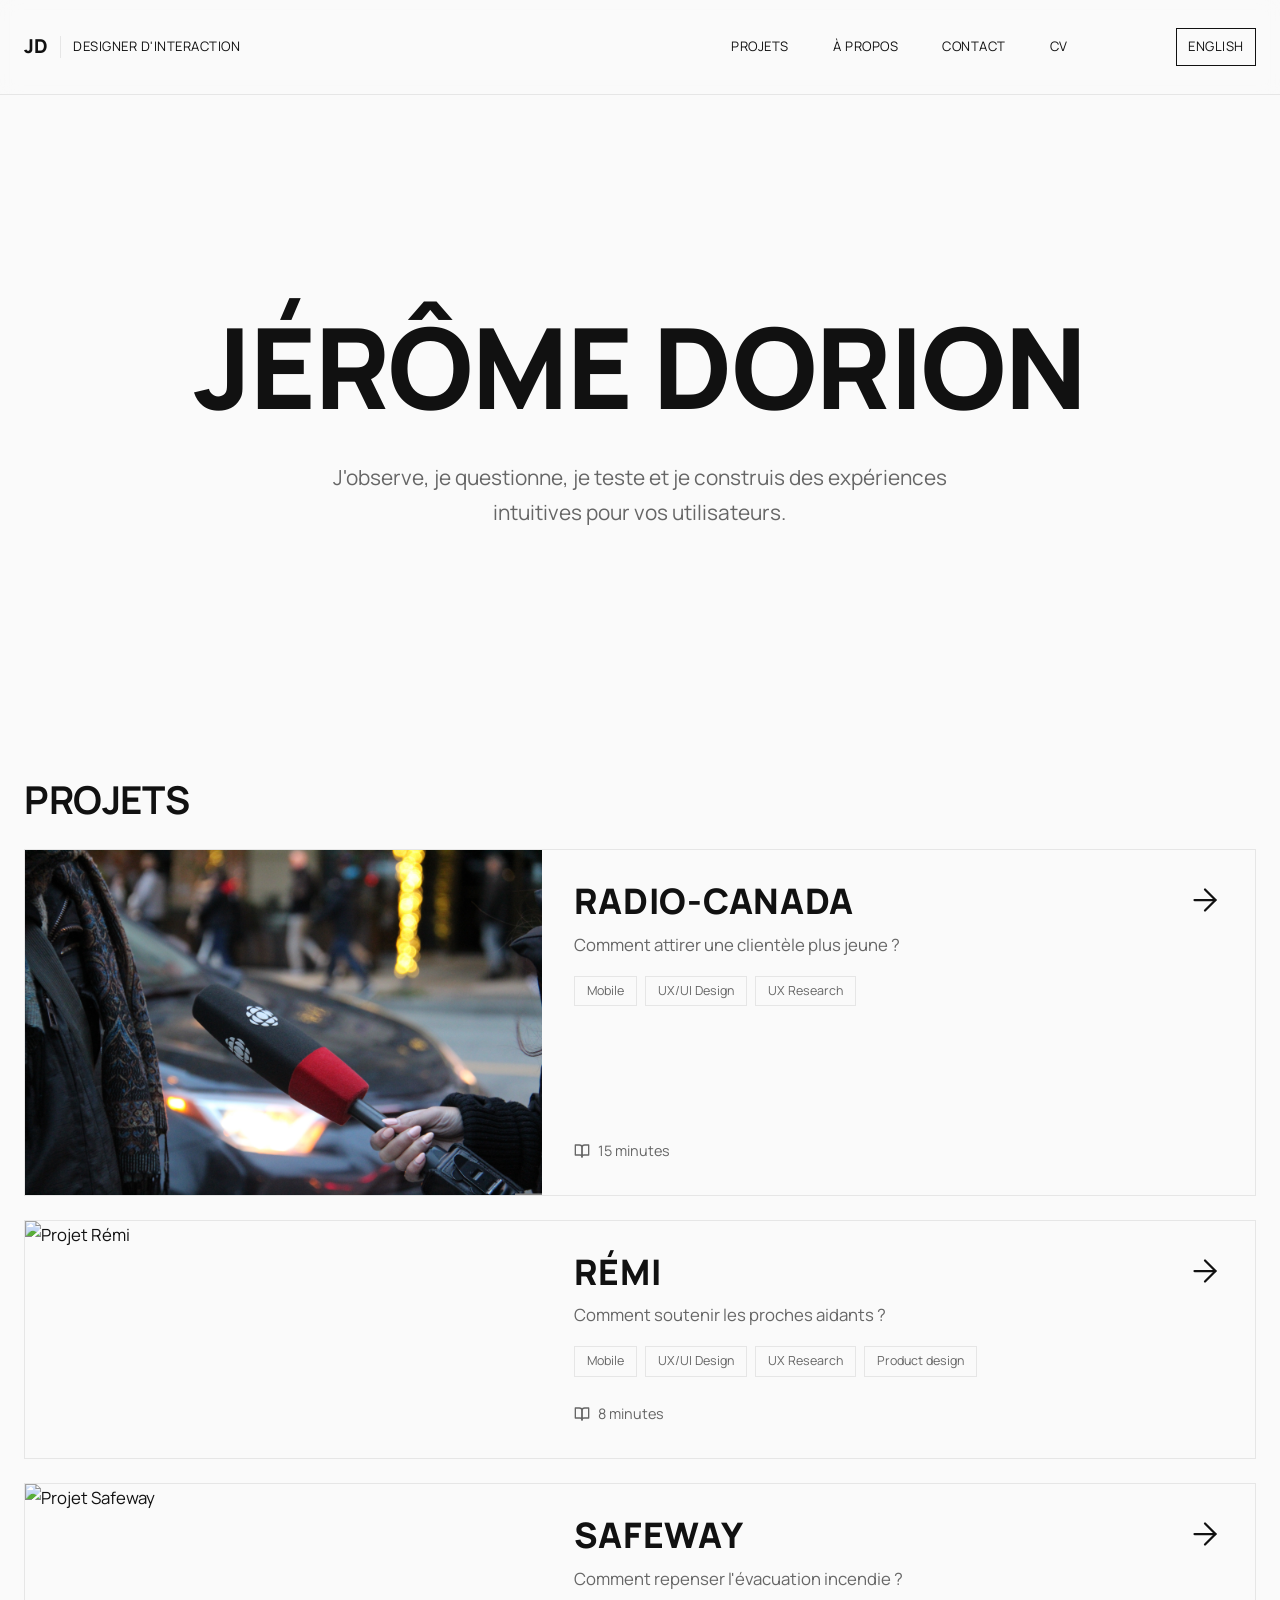
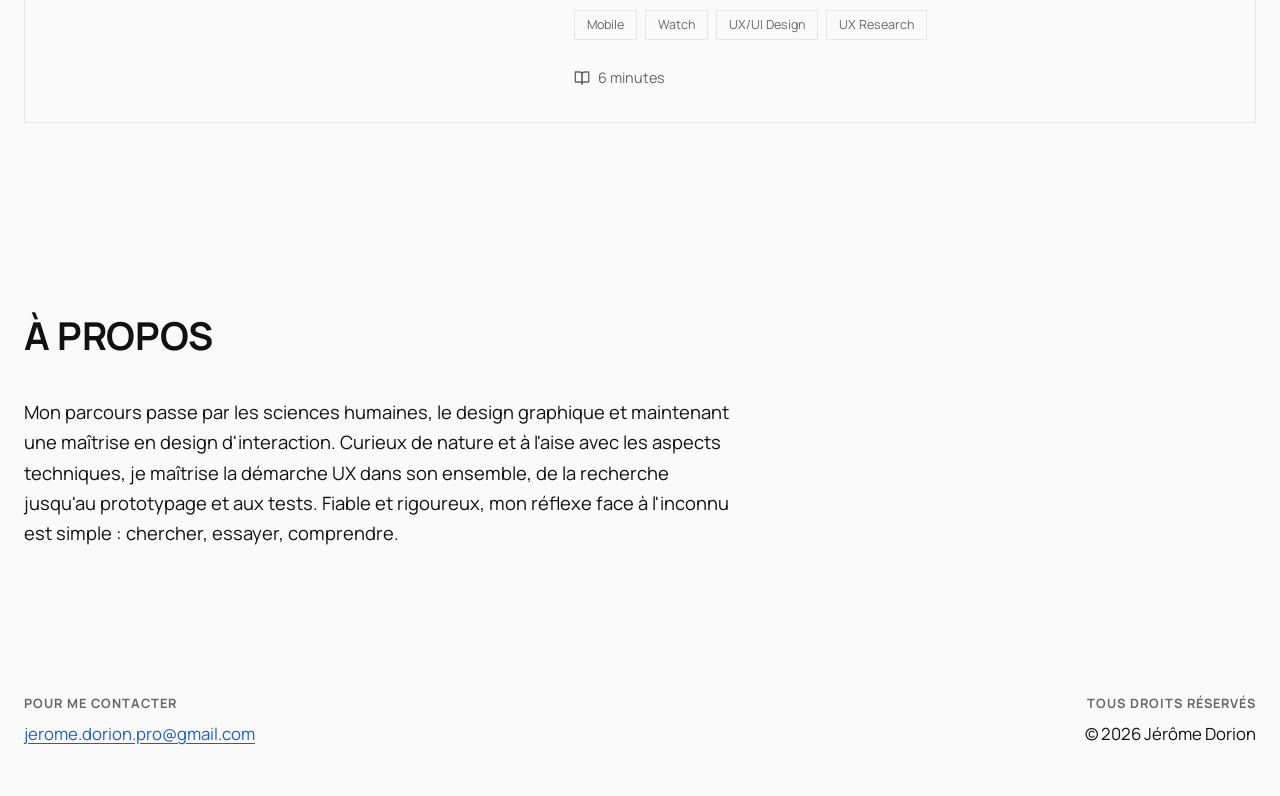
==== commit d00df1e2: "PopUpProjet" ====
--- a/index.html
+++ b/index.html
@@ -51,18 +51,57 @@
         <div class="nav-contact">
           <span class="nav-contact-bouton" tabindex="0" role="button" aria-expanded="false" aria-controls="volet-contact">Contact<span class="nav-contact-chevron" aria-hidden="true"></span></span>
           <div class="nav-contact-volet" id="volet-contact">
-            <a href="mailto:jerome.dorion.pro@gmail.com">Courriel<span class="fleche-volet" aria-hidden="true"><svg width="18" height="18" viewBox="0 0 24 24" fill="none" stroke="currentColor" stroke-width="1.6" stroke-linecap="round" stroke-linejoin="round"><line x1="5" y1="12" x2="19" y2="12"/><polyline points="12 5 19 12 12 19"/></svg></span></a>
-            <a href="https://www.linkedin.com/in/jérôme-dorion-040149350" target="_blank" rel="noopener">LinkedIn<span class="fleche-volet" aria-hidden="true"><svg width="18" height="18" viewBox="0 0 24 24" fill="none" stroke="currentColor" stroke-width="1.6" stroke-linecap="round" stroke-linejoin="round"><line x1="5" y1="12" x2="19" y2="12"/><polyline points="12 5 19 12 12 19"/></svg></span></a>
+            <a href="mailto:jerome.dorion.pro@gmail.com"><span class="volet-mot">Courriel</span></a>
+            <a href="https://www.linkedin.com/in/jérôme-dorion-040149350" target="_blank" rel="noopener"><span class="volet-mot">LinkedIn</span></a>
           </div>
         </div>
-        <a class="masquer-mobile" href="https://drive.google.com/file/d/1WQyurHoxNqCceoQxutv7T_P1aVuBk8ul/view?usp=sharing" target="_blank" rel="noopener">CV</a>
+        <a class="masquer-mobile" href="assets/cv-jerome-dorion.pdf" download="Jerome Dorion - CV.pdf">CV</a>
       </nav>
-      <a class="nav-langue" href="#" title="English version — à venir">EN</a>
+      <a class="nav-langue" href="#" title="English version — à venir">English</a>
       <button class="nav-bascule" type="button" aria-label="Ouvrir le menu" aria-expanded="false" aria-controls="menu-principal">
         <span></span><span></span><span></span>
       </button>
     </div>
   </header>
+
+  <!-- ===== Menu « Projets » (overlay) ===== -->
+  <div class="menu-projets" id="menu-projets" aria-hidden="true">
+    <div class="menu-projets-fond" data-fermer></div>
+    <aside class="menu-projets-panneau" role="dialog" aria-modal="true" aria-label="Projets">
+      <div class="menu-projets-liste">
+        <a class="menu-projet" href="projets/radio-canada.html">
+          <img class="menu-projet-photo" src="assets/radio-canada/hero.jpg" alt="Projet Radio-Canada">
+          <span class="menu-projet-titre">Radio-Canada</span>
+          <div class="menu-projet-contenu">
+            <span class="menu-projet-phrase">Comment attirer une clientèle plus jeune ?</span>
+            <span class="menu-projet-tags"><span class="tag">Mobile</span><span class="tag">UX/UI Design</span><span class="tag">UX Research</span></span>
+            <span class="menu-projet-duree"><svg xmlns="http://www.w3.org/2000/svg" viewBox="0 0 24 24" fill="none" stroke="currentColor" stroke-width="2" stroke-linecap="round" stroke-linejoin="round" width="16" height="16" aria-hidden="true"><path d="M2 3h6a4 4 0 0 1 4 4v14a3 3 0 0 0-3-3H2z"/><path d="M22 3h-6a4 4 0 0 0-4 4v14a3 3 0 0 1 3-3h7z"/></svg>15 minutes</span>
+          </div>
+          <span class="menu-projet-fleche" aria-hidden="true"><svg width="28" height="28" viewBox="0 0 24 24" fill="none" stroke="currentColor" stroke-width="1.5" stroke-linecap="round" stroke-linejoin="round"><line x1="5" y1="12" x2="19" y2="12"/><polyline points="12 5 19 12 12 19"/></svg></span>
+        </a>
+        <a class="menu-projet" href="projets/remi.html">
+          <img class="menu-projet-photo" src="assets/remi/hero.png" alt="Projet Rémi">
+          <span class="menu-projet-titre">Rémi</span>
+          <div class="menu-projet-contenu">
+            <span class="menu-projet-phrase">Comment soutenir les proches aidants ?</span>
+            <span class="menu-projet-tags"><span class="tag">Mobile</span><span class="tag">UX/UI Design</span><span class="tag">UX Research</span><span class="tag">Product design</span></span>
+            <span class="menu-projet-duree"><svg xmlns="http://www.w3.org/2000/svg" viewBox="0 0 24 24" fill="none" stroke="currentColor" stroke-width="2" stroke-linecap="round" stroke-linejoin="round" width="16" height="16" aria-hidden="true"><path d="M2 3h6a4 4 0 0 1 4 4v14a3 3 0 0 0-3-3H2z"/><path d="M22 3h-6a4 4 0 0 0-4 4v14a3 3 0 0 1 3-3h7z"/></svg>8 minutes</span>
+          </div>
+          <span class="menu-projet-fleche" aria-hidden="true"><svg width="28" height="28" viewBox="0 0 24 24" fill="none" stroke="currentColor" stroke-width="1.5" stroke-linecap="round" stroke-linejoin="round"><line x1="5" y1="12" x2="19" y2="12"/><polyline points="12 5 19 12 12 19"/></svg></span>
+        </a>
+        <a class="menu-projet" href="projets/safeway.html">
+          <img class="menu-projet-photo" src="assets/safeway/hero.png" alt="Projet Safeway">
+          <span class="menu-projet-titre">Safeway</span>
+          <div class="menu-projet-contenu">
+            <span class="menu-projet-phrase">Comment repenser l'évacuation incendie ?</span>
+            <span class="menu-projet-tags"><span class="tag">Mobile</span><span class="tag">Watch</span><span class="tag">UX/UI Design</span><span class="tag">UX Research</span></span>
+            <span class="menu-projet-duree"><svg xmlns="http://www.w3.org/2000/svg" viewBox="0 0 24 24" fill="none" stroke="currentColor" stroke-width="2" stroke-linecap="round" stroke-linejoin="round" width="16" height="16" aria-hidden="true"><path d="M2 3h6a4 4 0 0 1 4 4v14a3 3 0 0 0-3-3H2z"/><path d="M22 3h-6a4 4 0 0 0-4 4v14a3 3 0 0 1 3-3h7z"/></svg>6 minutes</span>
+          </div>
+          <span class="menu-projet-fleche" aria-hidden="true"><svg width="28" height="28" viewBox="0 0 24 24" fill="none" stroke="currentColor" stroke-width="1.5" stroke-linecap="round" stroke-linejoin="round"><line x1="5" y1="12" x2="19" y2="12"/><polyline points="12 5 19 12 12 19"/></svg></span>
+        </a>
+      </div>
+    </aside>
+  </div>
 
   <!-- ===== Hero ===== -->
   <section class="hero">
--- a/css/style.css
+++ b/css/style.css
@@ -24,9 +24,9 @@
 
   --police-titre: "Manrope", sans-serif;
   --police-texte: "Manrope", sans-serif;
-  --police-accent: "IBM Plex Mono", monospace;
-
-  --largeur-max: 1480px; /* contenu plus large, marges réduites */
+  --police-accent: "Manrope", sans-serif; /* TEST : Manrope partout (au lieu d'IBM Plex Mono) — remettre la valeur mono pour annuler */
+
+  --largeur-max: 1680px; /* contenu plus large sur grand écran */
   --rayon: 0; /* coins carrés partout, style droit et neutre */
 }
 
@@ -139,8 +139,10 @@
 }
 
 .nav-role {
-  color: var(--encre-douce);
-  font-size: 0.9rem;
+  color: var(--encre); /* même couleur (noir) que « Jérôme Dorion » et les liens de nav */
+  font-size: 0.82rem; /* même taille que les mots de la nav */
+  text-transform: uppercase;
+  letter-spacing: 0.04em;
   border-left: 1px solid var(--ligne);
   padding-left: 0.75rem;
 }
@@ -191,26 +193,63 @@
   margin-left: auto;
   display: flex;
   gap: 2.75rem; /* liens de navigation plus aérés */
-  font-size: 0.95rem;
+  font-size: 0.82rem; /* réduit car en majuscules (sinon trop gros) */
+  text-transform: uppercase;
+  letter-spacing: 0.04em;
 }
 
 .nav-liens a {
   position: relative;
 }
 
-.nav-liens a::after {
-  content: "";
+/* Survol de la navigation : des crochets [ ] apparaissent de chaque côté du
+   mot (au lieu d'une barre qui s'allonge). En absolu = aucun décalage de la
+   mise en page ; ils glissent vers le mot en apparaissant. */
+.nav-liens > a::before,
+.nav-liens > a::after,
+.nav-langue::before,
+.nav-langue::after,
+.nav-contact-bouton::before,
+.nav-contact-bouton::after {
   position: absolute;
-  left: 0;
-  bottom: -4px;
-  width: 0;
-  height: 2px;
-  background: var(--accent);
-  transition: width 0.25s ease;
-}
-
-.nav-liens a:hover::after {
-  width: 100%;
+  top: 0;
+  bottom: 0;
+  display: flex;
+  align-items: center;
+  opacity: 0;
+  pointer-events: none;
+  color: var(--encre);
+  transition: opacity 0.2s ease, transform 0.25s cubic-bezier(0.33, 1, 0.68, 1);
+}
+
+.nav-liens > a::before,
+.nav-langue::before,
+.nav-contact-bouton::before {
+  content: "[";
+  right: calc(100% + 0.12em);
+  transform: translateX(0.3em);
+}
+
+.nav-liens > a::after,
+.nav-langue::after,
+.nav-contact-bouton::after {
+  content: "]";
+  left: calc(100% + 0.12em);
+  transform: translateX(-0.3em);
+}
+
+.nav-liens > a:hover::before,
+.nav-liens > a:hover::after,
+.nav-liens > a.actif::before,
+.nav-liens > a.actif::after,
+.nav-langue:hover::before,
+.nav-langue:hover::after,
+.nav-contact-bouton:hover::before,
+.nav-contact-bouton:hover::after,
+.nav-contact-bouton:focus-visible::before,
+.nav-contact-bouton:focus-visible::after {
+  opacity: 1;
+  transform: translateX(0);
 }
 
 /* ----- « Me contacter » : volet déroulant (Courriel + LinkedIn) ----- */
@@ -232,25 +271,6 @@
   position: relative;
 }
 
-/* Même soulignement au survol que les liens. */
-.nav-contact-bouton::after {
-  content: "";
-  position: absolute;
-  left: 0;
-  bottom: -4px;
-  width: 0;
-  height: 2px;
-  background: var(--accent);
-  transition: width 0.25s ease;
-}
-
-/* Le soulignement reste tant qu'on survole l'ensemble (bouton + volet),
-   donc il ne disparaît pas quand on descend vers Courriel ou LinkedIn. */
-.nav-contact:hover .nav-contact-bouton::after,
-.nav-contact:focus-within .nav-contact-bouton::after {
-  width: 100%;
-}
-
 /* Chevron de « Me contacter » : caché sur grand écran (le survol suffit),
    visible dans le menu replié pour indiquer qu'on peut déplier. */
 .nav-contact-chevron {
@@ -268,7 +288,7 @@
   position: absolute;
   top: calc(100% + 0.85rem);
   left: 0;
-  min-width: 11rem;
+  width: max-content; /* le panneau épouse la largeur des mots */
   display: flex;
   flex-direction: column;
   background: var(--papier);
@@ -303,28 +323,48 @@
 .nav-contact-volet a {
   display: flex;
   align-items: center;
-  gap: 0.5rem;
   padding: 0.55rem 0.75rem;
-  font-size: 0.95rem;
+  font-size: 0.82rem; /* même taille que les mots de la navigation */
   color: var(--encre);
-  transition: background 0.2s ease;
-}
-
-/* Flèche à droite : pivote vers le haut-droite au survol, comme sur les cartes. */
-.fleche-volet {
-  line-height: 0;
+}
+
+/* Courriel / LinkedIn : crochets [ ] au survol (comme la nav), ni flèche ni
+   carré gris. Le mot est encapsulé dans .volet-mot pour cadrer les crochets. */
+.volet-mot {
+  position: relative;
+}
+
+.volet-mot::before,
+.volet-mot::after {
+  position: absolute;
+  top: 0;
+  bottom: 0;
+  display: flex;
+  align-items: center;
+  opacity: 0;
+  pointer-events: none;
   color: var(--encre);
-  transition: transform 0.3s ease;
-}
-
-.nav-contact-volet a:hover .fleche-volet {
-  transform: rotate(-45deg);
-}
-
-.nav-contact-volet a::after { display: none; } /* pas de soulignement ici */
-
-.nav-contact-volet a:hover {
-  background: color-mix(in srgb, var(--encre) 8%, transparent);
+  transition: opacity 0.2s ease, transform 0.25s cubic-bezier(0.33, 1, 0.68, 1);
+}
+
+.volet-mot::before {
+  content: "[";
+  right: calc(100% + 0.12em);
+  transform: translateX(0.3em);
+}
+
+.volet-mot::after {
+  content: "]";
+  left: calc(100% + 0.12em);
+  transform: translateX(-0.3em);
+}
+
+.nav-contact-volet a:hover .volet-mot::before,
+.nav-contact-volet a:hover .volet-mot::after,
+.nav-contact-volet a:focus-visible .volet-mot::before,
+.nav-contact-volet a:focus-visible .volet-mot::after {
+  opacity: 1;
+  transform: translateX(0);
 }
 
 /* Sur petit écran (dans le menu déroulant), le volet se déplie sur place. */
@@ -346,15 +386,12 @@
   .nav-contact-volet.ouvert { display: flex; }
   .nav-contact-volet::before { display: none; } /* pas de pont sur mobile */
   .nav-contact-volet a { padding: 0.45rem 0; }
-  /* Pas de survol sur tablette/cellulaire : la flèche est déjà orientée
-     vers le haut-droite. */
-  .fleche-volet { transform: rotate(-45deg); }
-  /* Aucun effet de survol dans le menu replié (tactile) : ni soulignement
-     des liens, ni carré gris sur Courriel/LinkedIn. */
-  .nav-liens a:hover::after,
-  .nav-contact:hover .nav-contact-bouton::after,
-  .nav-contact:focus-within .nav-contact-bouton::after {
-    width: 0;
+  /* Aucun effet de survol dans le menu replié (tactile) : pas de crochets. */
+  .nav-liens > a::before, .nav-liens > a::after,
+  .nav-langue::before, .nav-langue::after,
+  .nav-contact-bouton::before, .nav-contact-bouton::after,
+  .volet-mot::before, .volet-mot::after {
+    display: none;
   }
   .nav-contact-volet a:hover {
     background: none;
@@ -371,23 +408,26 @@
    élément de .nav-inner, poussé tout au bord droit, près du coin. */
 .nav-langue {
   margin-left: 6rem; /* nettement détaché du groupe de liens, vers le coin droit */
-  font-size: 0.95rem;
+  font-size: 0.82rem;
+  text-transform: uppercase;
+  letter-spacing: 0.04em;
   position: relative;
-}
-
+  /* Bouton encadré, coins carrés, qui s'inverse au survol (pas de crochets). */
+  border: 1px solid var(--encre);
+  border-radius: var(--rayon);
+  padding: 0.45rem 0.7rem;
+  transition: background 0.25s ease, color 0.25s ease;
+}
+
+/* « English » : pas de crochets comme les autres liens. */
+.nav-langue::before,
 .nav-langue::after {
-  content: "";
-  position: absolute;
-  left: 0;
-  bottom: -4px;
-  width: 0;
-  height: 2px;
-  background: var(--accent);
-  transition: width 0.25s ease;
-}
-
-.nav-langue:hover::after {
-  width: 100%;
+  content: none;
+}
+
+.nav-langue:hover {
+  background: var(--encre);
+  color: var(--papier);
 }
 
 /* Bouton hamburger : caché sur grand écran, affiché quand la nav se replie. */
@@ -443,7 +483,8 @@
   }
 
   .nav-liens.ouvert { display: flex; } /* ouvert via js/main.js */
-  .nav-liens a { font-size: 1.05rem; }
+  .nav-liens a,
+  .nav-contact-bouton { font-size: 1.05rem; } /* Contact à la même taille que les autres liens du menu replié */
 }
 
 /* ----- 4. Hero ----- */
@@ -939,6 +980,74 @@
   display: grid;
   grid-template-columns: repeat(auto-fit, minmax(240px, 1fr));
   gap: 1.25rem;
+}
+
+/* ----- Accordéon des méthodes de recherche -----
+   Chaque méthode : titre + chevron, séparées par des lignes ; clic pour
+   dérouler le texte. <details> natif (accessible, fonctionne sans JS). */
+.methodes-accordeon {
+  margin-top: 2rem;
+  border-top: 1px solid var(--ligne);
+}
+
+.methode {
+  border-bottom: 1px solid var(--ligne);
+}
+
+.methode summary {
+  display: flex;
+  align-items: center;
+  justify-content: space-between;
+  gap: 1.5rem;
+  padding: 1.4rem 0;
+  cursor: pointer;
+  list-style: none; /* retire le triangle par défaut */
+}
+
+.methode summary::-webkit-details-marker {
+  display: none; /* idem sur Safari/Chrome */
+}
+
+.methode-titre {
+  font-size: clamp(1.1rem, 2.2vw, 1.4rem);
+  font-weight: 600;
+  color: var(--encre);
+}
+
+.methode-chevron {
+  flex: 0 0 auto;
+  line-height: 0;
+  color: var(--encre);
+  transition: transform 0.3s ease;
+}
+
+.methode[open] .methode-chevron {
+  transform: rotate(180deg); /* le chevron pointe vers le haut une fois ouvert */
+}
+
+.methode-corps {
+  padding: 0 0 1.4rem;
+  max-width: 62ch;
+}
+
+.methode-corps p {
+  margin: 0;
+  color: var(--encre-douce);
+}
+
+/* Apparition douce du texte à l'ouverture */
+.methode[open] .methode-corps {
+  animation: methode-ouvre 0.3s ease;
+}
+
+@keyframes methode-ouvre {
+  from { opacity: 0; transform: translateY(-6px); }
+  to   { opacity: 1; transform: translateY(0); }
+}
+
+@media (prefers-reduced-motion: reduce) {
+  .methode-chevron { transition: none; }
+  .methode[open] .methode-corps { animation: none; }
 }
 
 /* Variante : exactement 3 colonnes (ex. : 6 cartes = 2 rangées de 3) */
@@ -2159,8 +2268,14 @@
 }
 
 .autres-projets .fleche {
-  font-family: var(--police-accent);
-  font-weight: 400;
+  flex: 0 0 auto;
+  line-height: 0;
+  color: var(--encre);
+}
+
+.autres-projets .fleche svg {
+  width: clamp(28px, 4vw, 40px);
+  height: auto;
 }
 
 /* ----- Curseur personnalisé « Voir » au survol des liens « autre projet » -----
@@ -2170,8 +2285,8 @@
   top: 0;
   left: 0;
   z-index: 9998;
-  width: 4.75rem;
-  height: 4.75rem;
+  width: 4.1rem;
+  height: 4.1rem;
   border-radius: 50%;
   background: var(--encre);
   color: var(--papier);
@@ -2327,3 +2442,187 @@
   opacity: 1;
   transform: none;
 }
+
+
+/* ============================================================
+   Menu « Projets » : overlay sombre + panneau à droite
+   Ouvert par le lien « Projets » de la nav (depuis n'importe quelle page).
+   ============================================================ */
+.menu-projets {
+  position: fixed;
+  inset: 0;
+  z-index: 500;
+  visibility: hidden;
+  pointer-events: none; /* conteneur transparent : ne bloque jamais la nav */
+}
+
+.menu-projets.ouvert {
+  visibility: visible;
+}
+
+/* Seuls le voile et le panneau captent la souris (pas la zone vide au-dessus
+   de la nav) — sinon le survol de « Projets » serait interrompu (flash). */
+.menu-projets-fond,
+.menu-projets-panneau {
+  pointer-events: auto;
+}
+
+/* Voile sombre qui atténue la page pour mettre l'emphase sur le panneau */
+.menu-projets-fond {
+  position: absolute;
+  top: var(--nav-h, 80px); /* sous la barre de navigation */
+  right: 0;
+  bottom: 0;
+  left: 0;
+  background: rgba(17, 17, 17, 0.55);
+  opacity: 0;
+  transition: opacity 0.4s ease;
+}
+.menu-projets.ouvert .menu-projets-fond {
+  opacity: 1;
+}
+
+/* Panneau collé à droite, pleine hauteur, jusqu'au bord de l'écran */
+.menu-projets-panneau {
+  position: absolute;
+  top: var(--nav-h, 80px); /* s'ouvre sous la barre de navigation */
+  right: 0;
+  left: 38vw; /* défaut ; aligné sur le mot « Projets » par js/main.js */
+  height: auto; /* la hauteur s'arrête au dernier projet */
+  max-height: calc(100dvh - var(--nav-h, 80px) - 1rem);
+  background: var(--papier);
+  display: flex;
+  flex-direction: column;
+  overflow-y: auto;
+  transform: translateY(-14px);
+  opacity: 0;
+  transition: transform 0.4s cubic-bezier(0.33, 1, 0.68, 1), opacity 0.35s ease;
+  box-shadow: 0 26px 70px rgba(17, 17, 17, 0.18);
+}
+.menu-projets.ouvert .menu-projets-panneau {
+  transform: translateY(0);
+  opacity: 1;
+}
+
+.menu-projets-entete {
+  display: flex;
+  align-items: center;
+  justify-content: space-between;
+  padding: 1.1rem clamp(0.75rem, 2vw, 1.1rem);
+  border-bottom: 1px solid var(--ligne);
+}
+.menu-projets-entete .titre {
+  text-transform: uppercase;
+  letter-spacing: 0.08em;
+  font-size: 0.8rem;
+  color: var(--encre-douce);
+}
+.menu-projets-fermer {
+  background: none;
+  border: none;
+  font-size: 1.6rem;
+  line-height: 1;
+  cursor: pointer;
+  color: var(--encre);
+  padding: 0;
+}
+
+.menu-projets-liste {
+  display: flex;
+  flex-direction: column;
+}
+
+/* Une ligne projet : photo carrée | titre + phrase | flèche */
+.menu-projet {
+  display: grid;
+  grid-template-columns: auto 7.5rem minmax(0, 1fr) auto; /* photo | titre | contenu | flèche */
+  align-items: stretch; /* le contenu prend la hauteur de l'image */
+  gap: clamp(0.85rem, 2.5vw, 1.5rem);
+  padding: clamp(0.85rem, 2vw, 1.25rem) clamp(0.75rem, 2vw, 1.1rem);
+  border-bottom: 1px solid var(--ligne);
+  color: var(--encre);
+  transition: background 0.25s ease;
+}
+.menu-projet:hover {
+  background: color-mix(in srgb, var(--encre) 4%, transparent);
+}
+
+.menu-projet-photo {
+  width: clamp(100px, 13vw, 132px);
+  align-self: stretch;          /* hauteur = hauteur de la ligne */
+  min-height: clamp(100px, 13vw, 132px);
+  object-fit: cover;
+  border-radius: var(--rayon);
+}
+
+/* Titre et phrase : exactement le même style, petit et uniforme. */
+.menu-projet-titre,
+.menu-projet-phrase {
+  font-family: var(--police-titre);
+  font-weight: 500;
+  font-size: 0.78rem;
+  letter-spacing: 0.04em;
+  text-transform: uppercase;
+  line-height: 1.35;
+  color: var(--encre);
+}
+.menu-projet-titre {
+  white-space: nowrap;
+  align-self: start; /* aligné en haut, au niveau de la phrase */
+}
+
+/* Colonne de contenu : titre/phrase + tags en haut, durée collée en bas. */
+/* Phrase + tags + durée empilés et alignés ensemble (tout sous la phrase). */
+.menu-projet-contenu {
+  display: flex;
+  flex-direction: column;
+  gap: 0.5rem;
+  min-width: 0;
+}
+
+/* Carrés (tags) repris des cartes, sous le titre et la phrase. */
+.menu-projet-tags {
+  display: flex;
+  flex-wrap: wrap;
+  gap: 0.4rem;
+}
+
+/* Temps de lecture (icône livre), aligné en bas — au niveau du bas de l'image. */
+.menu-projet-duree {
+  margin-top: auto;
+  display: flex;
+  align-items: center;
+  gap: 0.5rem;
+  font-family: var(--police-accent);
+  font-size: 0.8rem;
+  color: var(--encre-douce);
+}
+.menu-projet-duree svg {
+  flex-shrink: 0;
+}
+
+.menu-projet-fleche {
+  flex: 0 0 auto;
+  align-self: start; /* flèche en haut */
+  line-height: 0;
+  color: var(--encre);
+  transition: transform 0.3s ease;
+}
+.menu-projet-fleche svg {
+  width: 20px;
+  height: 20px;
+}
+.menu-projet:hover .menu-projet-fleche {
+  transform: rotate(-45deg); /* pointe vers le haut-droite au survol */
+}
+
+@media (prefers-reduced-motion: reduce) {
+  .menu-projets-fond,
+  .menu-projets-panneau,
+  .menu-projet-fleche { transition: none; }
+}
+
+/* Sur petit écran, le panneau prend toute la largeur. */
+@media (max-width: 900px) {
+  .menu-projets-panneau { left: 0; }
+}
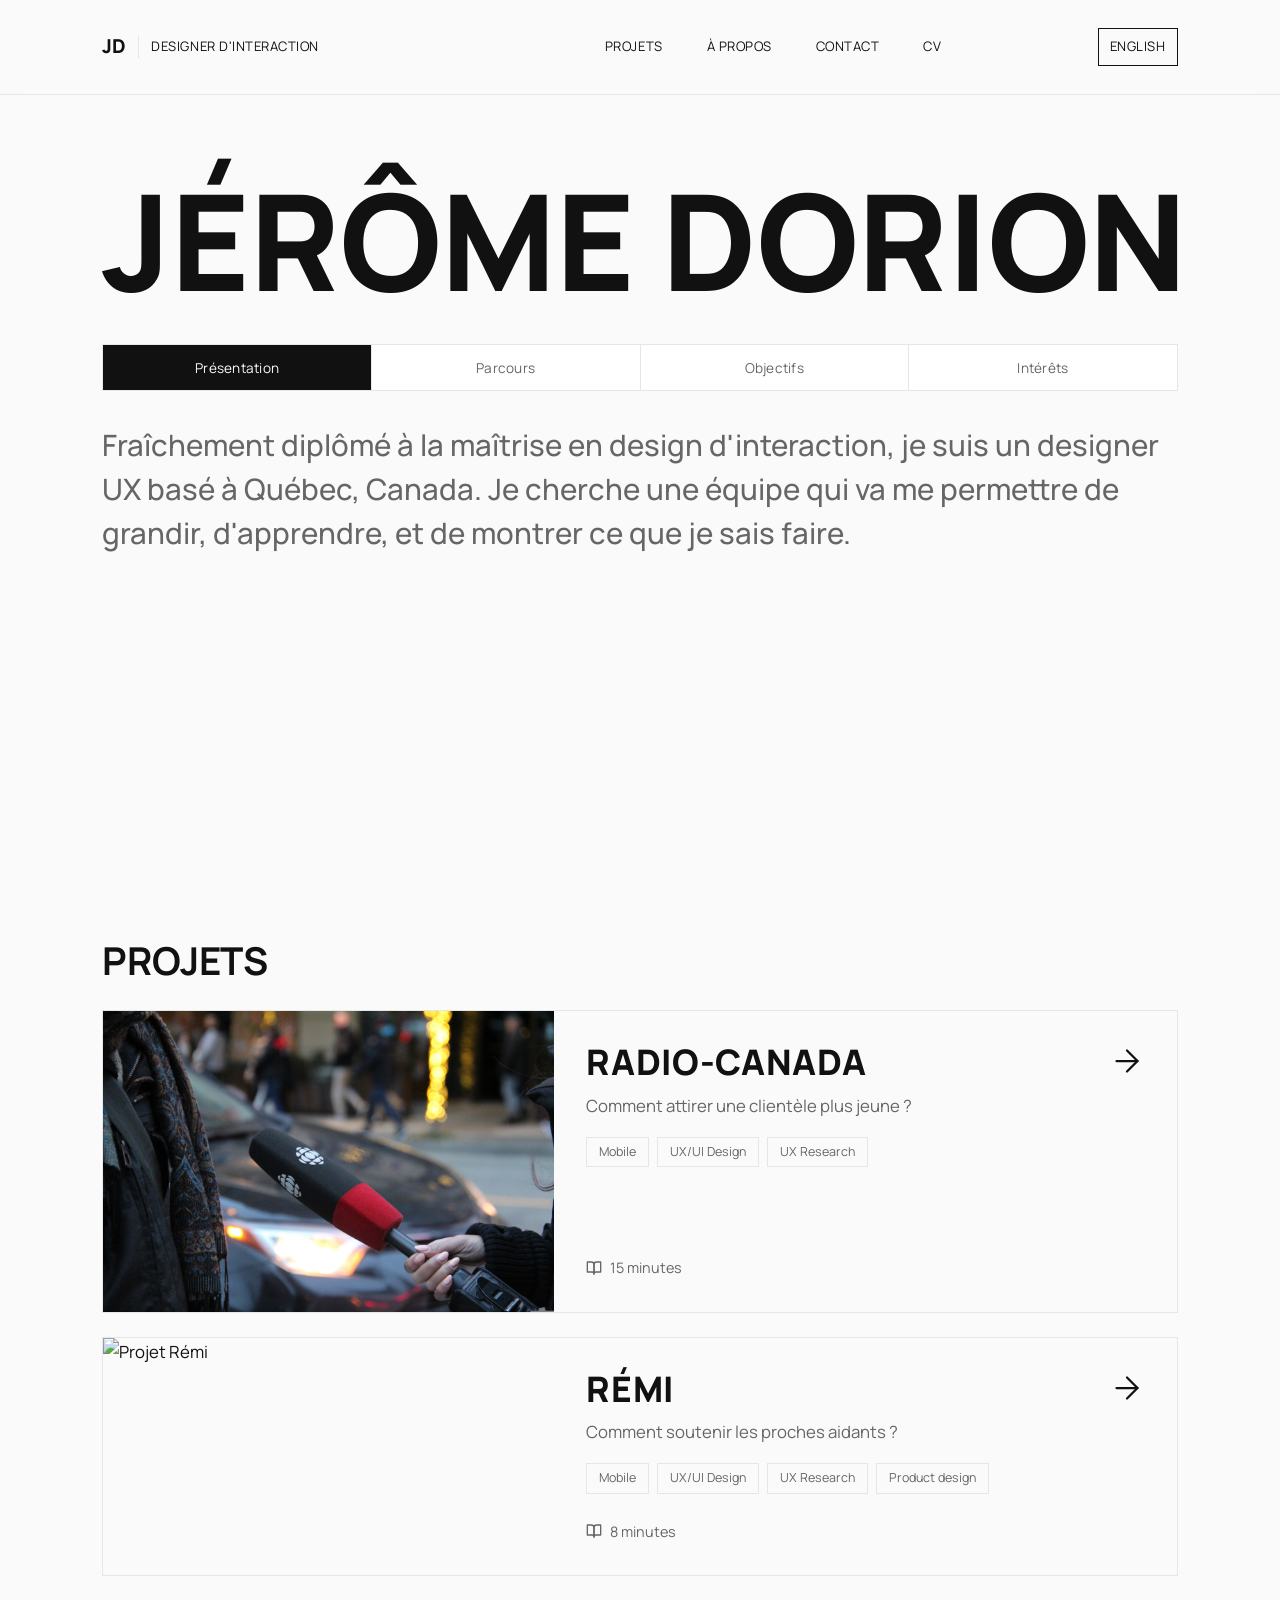
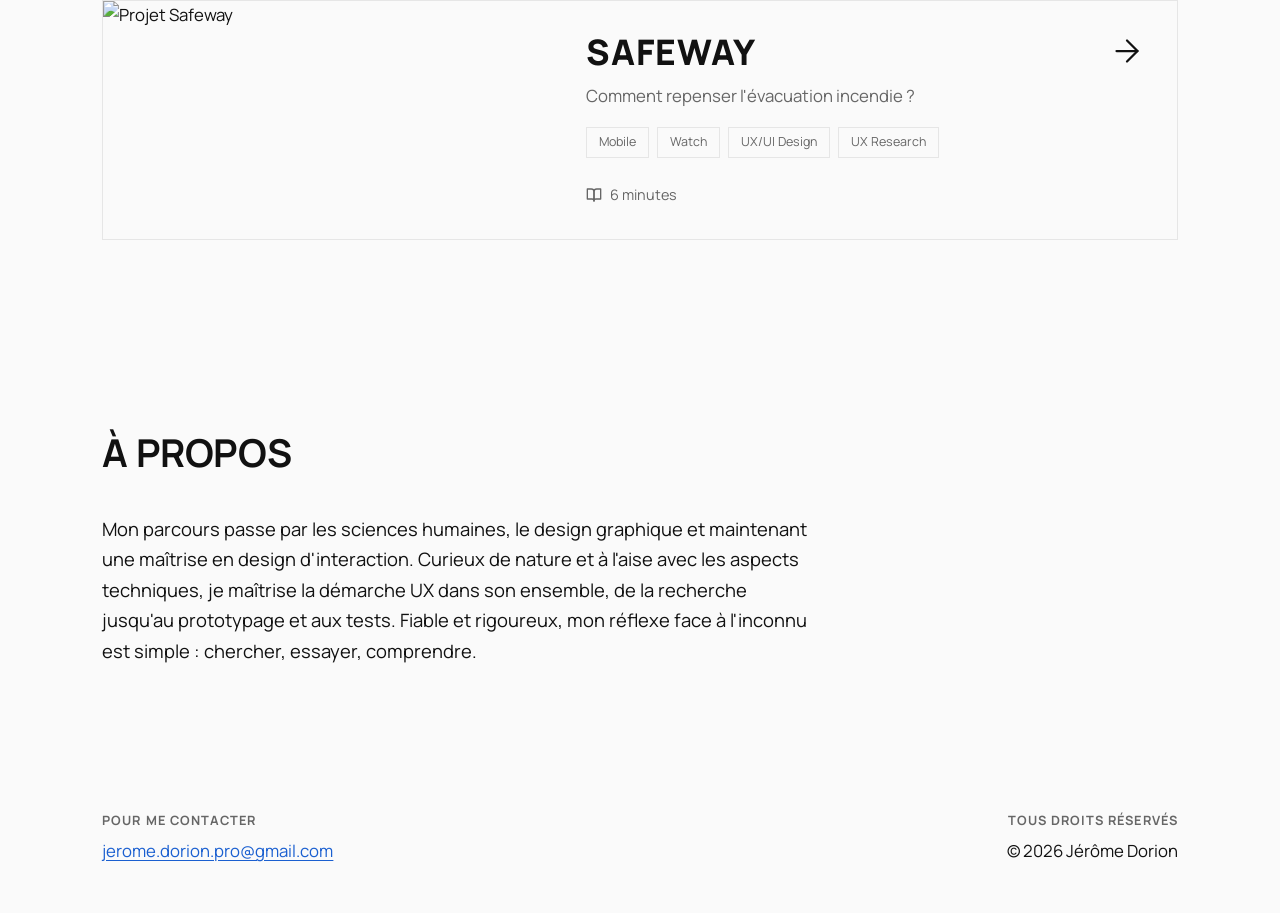
==== commit 8c3554d3: "ongletpresentation" ====
--- a/index.html
+++ b/index.html
@@ -9,7 +9,7 @@
   <!-- Polices -->
   <link rel="preconnect" href="https://fonts.googleapis.com">
   <link rel="preconnect" href="https://fonts.gstatic.com" crossorigin>
-  <link href="https://fonts.googleapis.com/css2?family=Manrope:wght@400;500;600;700;800&family=IBM+Plex+Mono:wght@400;500;600&display=swap" rel="stylesheet">
+  <link href="https://fonts.googleapis.com/css2?family=Manrope:wght@400;500;600;700;800&family=IBM+Plex+Mono:wght@400;500;600&family=Anton&family=Oswald:wght@500;600;700&family=DM+Mono:wght@500&family=Iosevka+Charon+Mono:wght@700&display=swap" rel="stylesheet">
 
   <link rel="stylesheet" href="css/style.css">
   <!-- Marque le JS actif avant le 1er affichage : le rideau couvre par
@@ -70,7 +70,7 @@
     <aside class="menu-projets-panneau" role="dialog" aria-modal="true" aria-label="Projets">
       <div class="menu-projets-liste">
         <a class="menu-projet" href="projets/radio-canada.html">
-          <img class="menu-projet-photo" src="assets/radio-canada/hero.jpg" alt="Projet Radio-Canada">
+          <span class="menu-projet-media"><img class="menu-projet-photo" src="assets/radio-canada/hero.jpg" alt="Projet Radio-Canada"></span>
           <span class="menu-projet-titre">Radio-Canada</span>
           <div class="menu-projet-contenu">
             <span class="menu-projet-phrase">Comment attirer une clientèle plus jeune ?</span>
@@ -80,7 +80,7 @@
           <span class="menu-projet-fleche" aria-hidden="true"><svg width="28" height="28" viewBox="0 0 24 24" fill="none" stroke="currentColor" stroke-width="1.5" stroke-linecap="round" stroke-linejoin="round"><line x1="5" y1="12" x2="19" y2="12"/><polyline points="12 5 19 12 12 19"/></svg></span>
         </a>
         <a class="menu-projet" href="projets/remi.html">
-          <img class="menu-projet-photo" src="assets/remi/hero.png" alt="Projet Rémi">
+          <span class="menu-projet-media"><img class="menu-projet-photo" src="assets/remi/hero.png" alt="Projet Rémi"></span>
           <span class="menu-projet-titre">Rémi</span>
           <div class="menu-projet-contenu">
             <span class="menu-projet-phrase">Comment soutenir les proches aidants ?</span>
@@ -90,7 +90,7 @@
           <span class="menu-projet-fleche" aria-hidden="true"><svg width="28" height="28" viewBox="0 0 24 24" fill="none" stroke="currentColor" stroke-width="1.5" stroke-linecap="round" stroke-linejoin="round"><line x1="5" y1="12" x2="19" y2="12"/><polyline points="12 5 19 12 12 19"/></svg></span>
         </a>
         <a class="menu-projet" href="projets/safeway.html">
-          <img class="menu-projet-photo" src="assets/safeway/hero.png" alt="Projet Safeway">
+          <span class="menu-projet-media"><img class="menu-projet-photo" src="assets/safeway/hero.png" alt="Projet Safeway"></span>
           <span class="menu-projet-titre">Safeway</span>
           <div class="menu-projet-contenu">
             <span class="menu-projet-phrase">Comment repenser l'évacuation incendie ?</span>
@@ -107,7 +107,31 @@
   <section class="hero">
     <div class="conteneur">
       <h1>Jérôme Dorion</h1>
-      <p class="hero-phrase">J'observe, je questionne, je teste et je construis des expériences <span class="accent-serif">intuitives</span> pour vos utilisateurs.</p>
+
+      <!-- Onglets « À propos » sous le nom (façon barre segmentée) :
+           un seul panneau visible à la fois, bascule gérée par js/main.js. -->
+      <div class="apropos-hero">
+        <div class="apropos-onglets" role="tablist" aria-label="À propos de moi">
+          <button class="apropos-onglet actif" id="onglet-presentation" type="button" role="tab" aria-selected="true" aria-controls="panneau-presentation">Présentation</button>
+          <button class="apropos-onglet" id="onglet-parcours" type="button" role="tab" aria-selected="false" aria-controls="panneau-parcours" tabindex="-1">Parcours</button>
+          <button class="apropos-onglet" id="onglet-objectifs" type="button" role="tab" aria-selected="false" aria-controls="panneau-objectifs" tabindex="-1">Objectifs</button>
+          <button class="apropos-onglet" id="onglet-interets" type="button" role="tab" aria-selected="false" aria-controls="panneau-interets" tabindex="-1">Intérêts</button>
+        </div>
+        <div class="apropos-panneaux">
+          <div class="apropos-panneau actif" id="panneau-presentation" role="tabpanel" aria-labelledby="onglet-presentation">
+            <p>Fraîchement diplômé à la maîtrise en design d'interaction, je suis un designer UX basé à Québec, Canada. Je cherche une équipe qui va me permettre de grandir, d'apprendre, et de montrer ce que je sais faire.</p>
+          </div>
+          <div class="apropos-panneau" id="panneau-parcours" role="tabpanel" aria-labelledby="onglet-parcours" hidden>
+            <p>Mon parcours a débuté en génie électronique au cégep, où j'ai découvert le côté technique que j'aime toujours : souder, coder, comprendre comment les choses fonctionnent. Mais il me manquait quelque chose. Je me suis alors tourné vers les sciences humaines, attiré par la psychologie et le comportement humain. Après mon DEC, j'hésitais entre plusieurs choix de parcours universitaire, mais mon choix s'est arrêté sur le design graphique. J'ai eu certains doutes en première année, mais dès la deuxième année, lors de nos premiers cours en UX, j'ai réalisé que ce domaine m'intéressait et regroupait plusieurs choses que j'adorais. En apprenant qu'une maîtrise était disponible dans ce domaine, mon choix était déjà fait.</p>
+          </div>
+          <div class="apropos-panneau" id="panneau-objectifs" role="tabpanel" aria-labelledby="onglet-objectifs" hidden>
+            <p>En tant que designer junior, mon objectif est simple : obtenir une opportunité pour prouver ce que je suis capable de faire. Je suis prêt à apprendre, à m'investir et à mettre en pratique tout ce que j'ai appris. Il me manque juste une chance.</p>
+          </div>
+          <div class="apropos-panneau" id="panneau-interets" role="tabpanel" aria-labelledby="onglet-interets" hidden>
+            <p>Dans mon temps libre, j'ai toujours été un grand passionné de sport. J'ai pratiqué le volleyball au secondaire et au cégep, encore une de mes passions aujourd'hui, en plus d'avoir longtemps fait du ski freestyle durant une grande partie de ma jeunesse. Je joue aussi aux jeux vidéo depuis tout jeune, notamment à World of Warcraft et à League of Legends, les deux jeux auxquels j'ai consacré le plus de temps, parmi plusieurs autres. Le cinéma, lui, c'est presque une tradition : j'essaie encore aujourd'hui d'y aller le plus souvent possible.</p>
+          </div>
+        </div>
+      </div>
     </div>
   </section>
 
--- a/css/style.css
+++ b/css/style.css
@@ -23,10 +23,11 @@
   --carte: #fafafa;         /* fond des cartes, même ton que le fond */
 
   --police-titre: "Manrope", sans-serif;
+  --police-display: "Anton", sans-serif; /* gros titre display (nom de l'accueil) */
   --police-texte: "Manrope", sans-serif;
   --police-accent: "Manrope", sans-serif; /* TEST : Manrope partout (au lieu d'IBM Plex Mono) — remettre la valeur mono pour annuler */
 
-  --largeur-max: 1680px; /* contenu plus large sur grand écran */
+  --largeur-max: none; /* aucun plafond : le contenu prend toute la largeur */
   --rayon: 0; /* coins carrés partout, style droit et neutre */
 }
 
@@ -68,7 +69,7 @@
 .conteneur {
   max-width: var(--largeur-max);
   margin: 0 auto;
-  padding: 0 24px;
+  padding: 0 clamp(64px, 8vw, 160px);
 }
 
 /* ----- 2. Typographie ----- */
@@ -126,7 +127,7 @@
 .nav-inner {
   max-width: var(--largeur-max);
   margin: 0 auto;
-  padding: 28px 24px; /* navigation plus aérée verticalement */
+  padding: 28px clamp(64px, 8vw, 160px); /* navigation plus aérée verticalement */
   display: flex;
   align-items: center;
   gap: 0.75rem; /* JD et le rôle rapprochés */
@@ -191,6 +192,7 @@
 
 .nav-liens {
   margin-left: auto;
+  margin-right: 3rem; /* décalé un peu vers la gauche (English reste à droite) */
   display: flex;
   gap: 2.75rem; /* liens de navigation plus aérés */
   font-size: 0.82rem; /* réduit car en majuscules (sinon trop gros) */
@@ -244,10 +246,10 @@
 .nav-liens > a.actif::after,
 .nav-langue:hover::before,
 .nav-langue:hover::after,
-.nav-contact-bouton:hover::before,
-.nav-contact-bouton:hover::after,
-.nav-contact-bouton:focus-visible::before,
-.nav-contact-bouton:focus-visible::after {
+.nav-contact:hover .nav-contact-bouton::before,
+.nav-contact:hover .nav-contact-bouton::after,
+.nav-contact:focus-within .nav-contact-bouton::before,
+.nav-contact:focus-within .nav-contact-bouton::after {
   opacity: 1;
   transform: translateX(0);
 }
@@ -416,18 +418,37 @@
   border: 1px solid var(--encre);
   border-radius: var(--rayon);
   padding: 0.45rem 0.7rem;
-  transition: background 0.25s ease, color 0.25s ease;
-}
-
-/* « English » : pas de crochets comme les autres liens. */
-.nav-langue::before,
+  overflow: hidden; /* clippe le panneau de remplissage */
+  isolation: isolate; /* le ::before (z-index -1) reste derrière le seul texte */
+  transition: color 0.3s ease;
+}
+
+/* « English » : pas de crochets. Au survol, un panneau noir monte du bas
+   jusqu'à remplir tout le rectangle, en douceur (easing). */
 .nav-langue::after {
   content: none;
 }
-
-.nav-langue:hover {
+.nav-langue::before {
+  content: "";
+  position: absolute;
+  left: 0;
+  right: 0;
+  top: 0;
+  bottom: 0;
+  opacity: 1;
   background: var(--encre);
+  transform: scaleY(0);
+  transform-origin: bottom; /* le remplissage démarre par le bas */
+  transition: transform 0.5s cubic-bezier(0.7, 0, 0.2, 1); /* fluide */
+  z-index: -1; /* derrière le texte */
+}
+.nav-langue:hover,
+.nav-langue:focus-visible {
   color: var(--papier);
+}
+.nav-langue:hover::before,
+.nav-langue:focus-visible::before {
+  transform: scaleY(1); /* rempli en entier */
 }
 
 /* Bouton hamburger : caché sur grand écran, affiché quand la nav se replie. */
@@ -488,30 +509,135 @@
 }
 
 /* ----- 4. Hero ----- */
+/* Dans le hero (flex en colonne), .conteneur a margin:0 auto qui annule
+   l'étirement → il faut forcer la pleine largeur pour que le nom s'aligne
+   exactement sur la nav (même padding) et la remplisse. */
+.hero > .conteneur {
+  width: 100%;
+  align-self: stretch;
+}
+
 .hero {
-  /* Remplit presque tout l'écran sous la navigation : le hero domine,
-     mais on retranche assez de hauteur (16rem) pour qu'un morceau de
-     la première carte projet dépasse en bas du viewport et invite à
-     défiler. La valeur retranchée = nav (~84px) + l'aperçu de carte. */
-  min-height: calc(100svh - 16rem);
+  /* Remplit EXACTEMENT la hauteur visible sous la barre de navigation :
+     hero + nav = 100dvh, donc la section Projets commence pile au bas du
+     viewport et n'apparaît jamais à l'écran initial, quel que soit le format.
+     (dvh suit la hauteur réelle, même quand la barre du navigateur mobile
+     apparaît/disparaît.) */
+  min-height: calc(100dvh - var(--nav-h, 80px));
   display: flex;
   flex-direction: column;
-  justify-content: center; /* nom et phrase centrés verticalement */
-  padding: 2rem 0;
-  text-align: center; /* nom et phrase centrés horizontalement */
+  justify-content: flex-start; /* nom en haut */
+  padding: 3.25rem 0 2rem; /* descendu sous la nav pour bien voir les accents */
+  text-align: left; /* nom et phrase alignés à gauche, pleine largeur */
 }
 
 .hero h1 {
-  font-size: clamp(2.8rem, 9vw, 7rem);
+  /* Nom en Manrope, graisse la plus forte (800 = ExtraBold) */
+  font-family: "Manrope", sans-serif;
   font-weight: 800;
-  white-space: nowrap; /* le nom reste sur une seule ligne */
-}
-
-.hero-phrase {
-  max-width: 680px;
-  margin: 2rem auto 0; /* centrée sous le nom */
-  font-size: 1.3rem;
+  text-transform: uppercase;
+  line-height: 0.95;
+  letter-spacing: 0;
+  white-space: nowrap;
+  width: 100%;
+  /* espace haut PROPORTIONNEL à la taille : dégage les accents (é, ô) de la nav
+     quelle que soit la grosseur du nom */
+  padding-top: 0.22em;
+  /* taille de repli avant js/main.js ; ajustée ensuite pour remplir la largeur */
+  font-size: clamp(3rem, 15vw, 16rem);
+}
+
+/* --- Onglets « À propos » du hero (sous le nom) --- */
+/* Barre segmentée façon Arestov : 4 cellules égales, bordures fines.
+   L'astuce grille + gap de 1px sur fond gris dessine les séparations
+   sans doubler les bordures, et tient toute seule en 2x2 sur mobile. */
+.apropos-hero {
+  /* respire davantage sous le nom (fluide : suit la hauteur d'écran) */
+  margin-top: clamp(2.25rem, 4.5vh, 3.5rem);
+}
+
+.apropos-onglets {
+  display: grid;
+  grid-template-columns: repeat(4, 1fr);
+  gap: 1px;
+  background: var(--ligne);       /* visible seulement dans les interstices */
+  border: 1px solid var(--ligne);
+}
+
+.apropos-onglet {
+  /* reset du bouton natif */
+  appearance: none;
+  border: none;
+  border-radius: var(--rayon);
+  background: #fff;
+  font-family: var(--police-accent);
+  font-size: 0.85rem;
+  letter-spacing: 0.02em;
   color: var(--encre-douce);
+  padding: 0.85rem 1rem;
+  cursor: pointer;
+  transition: background 0.2s ease, color 0.2s ease;
+}
+
+.apropos-onglet:hover {
+  color: var(--encre);
+}
+
+/* Onglet actif : cellule inversée, cohérente avec la palette noir et blanc */
+.apropos-onglet.actif {
+  background: var(--encre);
+  color: var(--papier);
+}
+
+.apropos-onglet:focus-visible {
+  outline: 2px solid var(--encre);
+  outline-offset: -2px;
+}
+
+/* Panneaux : un seul visible, apparition en fondu + légère montée */
+.apropos-panneau[hidden] {
+  display: none;
+}
+
+.apropos-panneau.actif {
+  animation: panneau-fondu 0.45s cubic-bezier(0.33, 1, 0.68, 1);
+}
+
+/* Texte des panneaux : gros texte d'intro (près du double du corps
+   normal), légèrement gras, bien détaché des onglets, sans traverser
+   l'écran. Tailles et espaces fluides (clamp) pour que le hero complet
+   (nom + onglets + texte le plus long) reste dans l'écran initial. */
+.apropos-panneau p {
+  max-width: min(1080px, 100%);
+  margin: clamp(1.75rem, 3.5vh, 3rem) 0 0;
+  font-size: clamp(1.35rem, 1rem + 1.05vw, 2.1rem);
+  font-weight: 500;
+  line-height: 1.5;
+  color: var(--encre-douce);
+}
+
+@keyframes panneau-fondu {
+  from {
+    opacity: 0;
+    transform: translateY(10px);
+  }
+  to {
+    opacity: 1;
+    transform: none;
+  }
+}
+
+@media (max-width: 640px) {
+  /* petits écrans : la barre passe en 2x2 (la grille + gap gère les traits) */
+  .apropos-onglets {
+    grid-template-columns: repeat(2, 1fr);
+  }
+}
+
+@media (prefers-reduced-motion: reduce) {
+  .apropos-panneau.actif {
+    animation: none;
+  }
 }
 
 /* ----- 5. Section projets ----- */
@@ -691,7 +817,7 @@
 .footer-inner {
   max-width: var(--largeur-max);
   margin: 0 auto;
-  padding: 0 24px;
+  padding: 0 clamp(64px, 8vw, 160px);
   width: 100%;
   display: flex;
   flex-wrap: wrap;
@@ -800,14 +926,15 @@
   animation: apparition-montee 0.85s cubic-bezier(0.33, 1, 0.68, 1) 0.62s both;
 }
 
-/* Page d'accueil : le nom et la phrase montent en fondu au chargement,
+/* Page d'accueil : le nom et les onglets montent en fondu au chargement,
    synchronisés avec le rideau (premier accès comme retour à l'accueil). */
 .hero h1 {
   animation: apparition-montee 0.9s cubic-bezier(0.33, 1, 0.68, 1) 0.6s backwards;
 }
 
-.hero-phrase {
-  animation: apparition-montee 0.9s cubic-bezier(0.33, 1, 0.68, 1) 0.75s backwards;
+/* Les onglets « À propos » montent juste après le nom */
+.apropos-hero {
+  animation: apparition-montee 0.9s cubic-bezier(0.33, 1, 0.68, 1) 0.68s backwards;
 }
 
 /* Le titre « Mes projets » monte avec le hero (il depasse deja en bas
@@ -831,7 +958,7 @@
   .projet-intro,
   .meta-grille,
   .hero h1,
-  .hero-phrase,
+  .apropos-hero,
   #projets .titre-section,
   .grille-projets .carte-projet {
     animation: none;
@@ -2236,9 +2363,12 @@
 .autres-projets .fleche {
   transition: transform 0.3s ease;
 }
-.autres-projets .liens a:hover .lien-texte,
+/* Le texte garde son glissement horizontal ; la flèche, elle, pivote seulement. */
+.autres-projets .liens a:hover .lien-texte {
+  transform: translateX(0.75rem);
+}
 .autres-projets .liens a:hover .fleche {
-  transform: translateX(0.75rem);
+  transform: rotate(-45deg); /* pointe vers le haut-droite, comme les cartes */
 }
 
 /* Les deux projets empilés en pleine largeur : nom à gauche, flèche tout à
@@ -2414,7 +2544,7 @@
    est décalé du même délai pour garder exactement la même synchro. */
 html.bonjour .rideau { animation-delay: 0.4s; }
 html.bonjour .hero h1 { animation-delay: 1s; }
-html.bonjour .hero-phrase { animation-delay: 1.15s; }
+html.bonjour .apropos-hero { animation-delay: 1.08s; }
 html.bonjour #projets .titre-section { animation-delay: 1.3s; }
 html.bonjour .grille-projets .carte-projet:nth-child(1) { animation-delay: 1.4s; }
 html.bonjour .grille-projets .carte-projet:nth-child(2) { animation-delay: 1.52s; }
@@ -2547,12 +2677,22 @@
   background: color-mix(in srgb, var(--encre) 4%, transparent);
 }
 
-.menu-projet-photo {
+.menu-projet-media {
   width: clamp(100px, 13vw, 132px);
   align-self: stretch;          /* hauteur = hauteur de la ligne */
   min-height: clamp(100px, 13vw, 132px);
+  overflow: hidden;             /* clippe le zoom de l'image */
+  border-radius: var(--rayon);
+  line-height: 0;
+}
+.menu-projet-photo {
+  width: 100%;
+  height: 100%;
   object-fit: cover;
-  border-radius: var(--rayon);
+  transition: transform 0.4s ease; /* zoom doux comme les cartes d'accueil */
+}
+.menu-projet:hover .menu-projet-photo {
+  transform: scale(1.12);
 }
 
 /* Titre et phrase : exactement le même style, petit et uniforme. */
@@ -2619,6 +2759,7 @@
 @media (prefers-reduced-motion: reduce) {
   .menu-projets-fond,
   .menu-projets-panneau,
+  .menu-projet-photo,
   .menu-projet-fleche { transition: none; }
 }
 
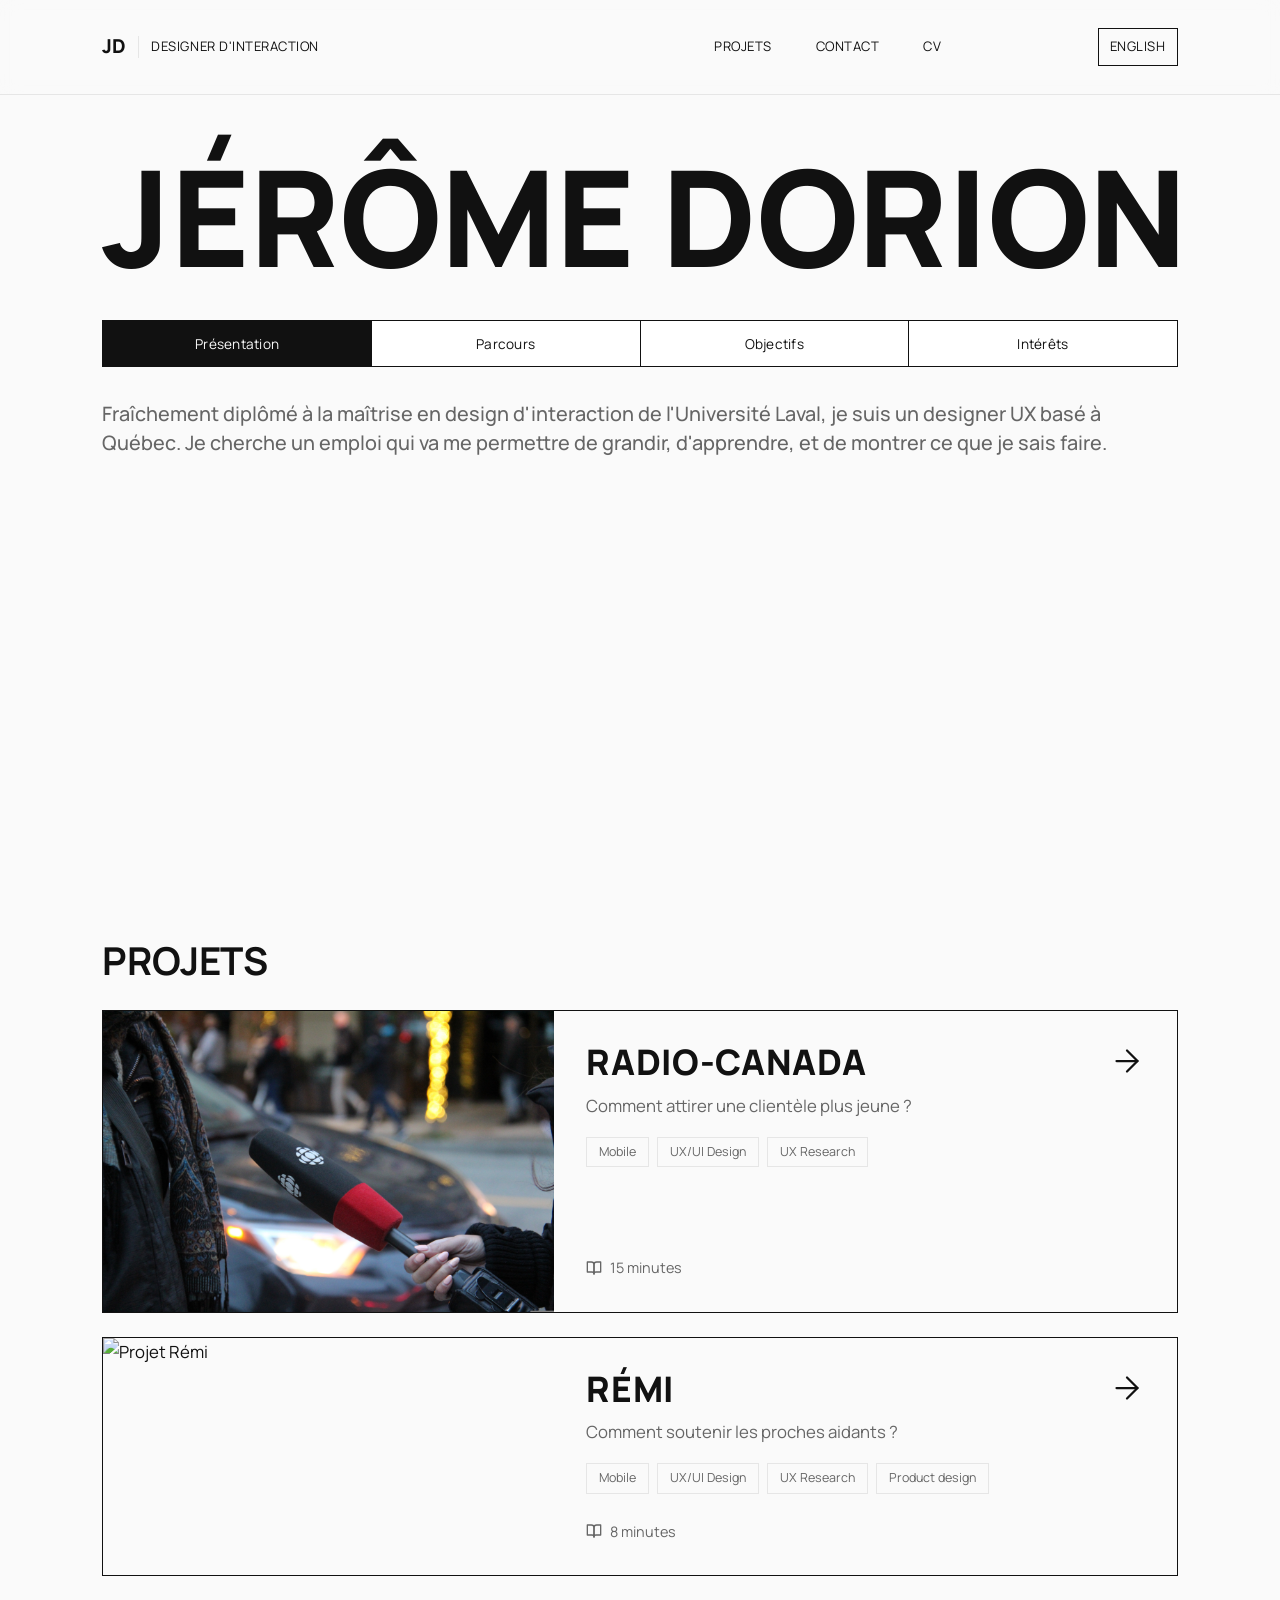
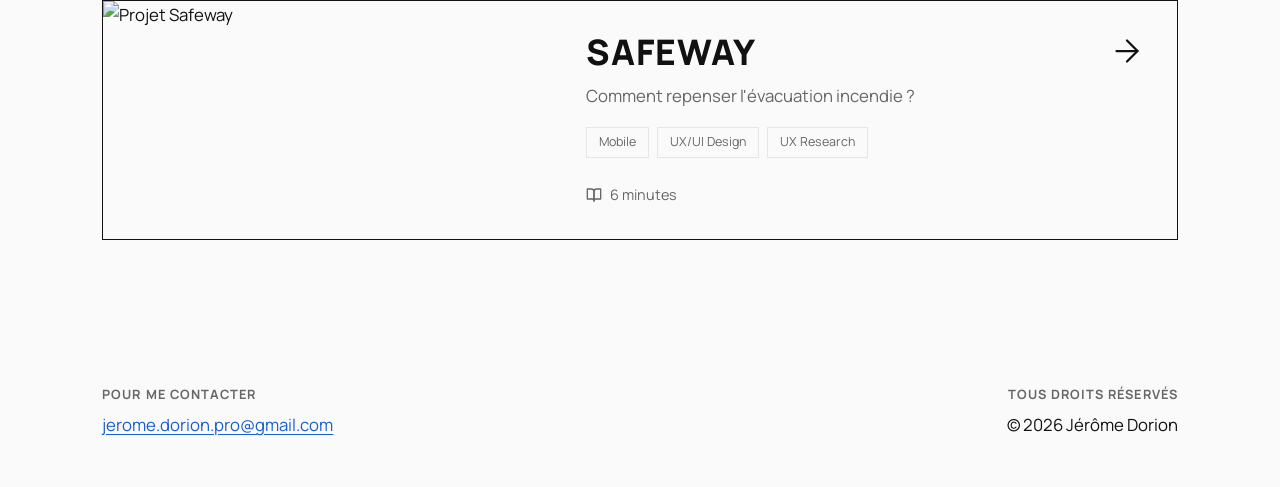
==== commit 1bedb60d: "new change" ====
--- a/index.html
+++ b/index.html
@@ -3,7 +3,7 @@
 <head>
   <meta charset="UTF-8">
   <meta name="viewport" content="width=device-width, initial-scale=1.0">
-  <title>Jérôme Dorion — Designer d'interaction</title>
+  <title>Jérôme Dorion · Designer d'interaction</title>
   <meta name="description" content="Portfolio de Jérôme Dorion, designer d'interaction. J'observe, je questionne, je teste et je construis des expériences intuitives.">
 
   <!-- Polices -->
@@ -47,7 +47,6 @@
       </span>
       <nav class="nav-liens" id="menu-principal">
         <a href="#projets">Projets</a>
-        <a href="#a-propos">À propos</a>
         <div class="nav-contact">
           <span class="nav-contact-bouton" tabindex="0" role="button" aria-expanded="false" aria-controls="volet-contact">Contact<span class="nav-contact-chevron" aria-hidden="true"></span></span>
           <div class="nav-contact-volet" id="volet-contact">
@@ -57,7 +56,7 @@
         </div>
         <a class="masquer-mobile" href="assets/cv-jerome-dorion.pdf" download="Jerome Dorion - CV.pdf">CV</a>
       </nav>
-      <a class="nav-langue" href="#" title="English version — à venir">English</a>
+      <a class="nav-langue" href="#" title="English version, à venir">English</a>
       <button class="nav-bascule" type="button" aria-label="Ouvrir le menu" aria-expanded="false" aria-controls="menu-principal">
         <span></span><span></span><span></span>
       </button>
@@ -94,7 +93,7 @@
           <span class="menu-projet-titre">Safeway</span>
           <div class="menu-projet-contenu">
             <span class="menu-projet-phrase">Comment repenser l'évacuation incendie ?</span>
-            <span class="menu-projet-tags"><span class="tag">Mobile</span><span class="tag">Watch</span><span class="tag">UX/UI Design</span><span class="tag">UX Research</span></span>
+            <span class="menu-projet-tags"><span class="tag">Mobile</span><span class="tag">UX/UI Design</span><span class="tag">UX Research</span></span>
             <span class="menu-projet-duree"><svg xmlns="http://www.w3.org/2000/svg" viewBox="0 0 24 24" fill="none" stroke="currentColor" stroke-width="2" stroke-linecap="round" stroke-linejoin="round" width="16" height="16" aria-hidden="true"><path d="M2 3h6a4 4 0 0 1 4 4v14a3 3 0 0 0-3-3H2z"/><path d="M22 3h-6a4 4 0 0 0-4 4v14a3 3 0 0 1 3-3h7z"/></svg>6 minutes</span>
           </div>
           <span class="menu-projet-fleche" aria-hidden="true"><svg width="28" height="28" viewBox="0 0 24 24" fill="none" stroke="currentColor" stroke-width="1.5" stroke-linecap="round" stroke-linejoin="round"><line x1="5" y1="12" x2="19" y2="12"/><polyline points="12 5 19 12 12 19"/></svg></span>
@@ -112,23 +111,23 @@
            un seul panneau visible à la fois, bascule gérée par js/main.js. -->
       <div class="apropos-hero">
         <div class="apropos-onglets" role="tablist" aria-label="À propos de moi">
-          <button class="apropos-onglet actif" id="onglet-presentation" type="button" role="tab" aria-selected="true" aria-controls="panneau-presentation">Présentation</button>
-          <button class="apropos-onglet" id="onglet-parcours" type="button" role="tab" aria-selected="false" aria-controls="panneau-parcours" tabindex="-1">Parcours</button>
-          <button class="apropos-onglet" id="onglet-objectifs" type="button" role="tab" aria-selected="false" aria-controls="panneau-objectifs" tabindex="-1">Objectifs</button>
-          <button class="apropos-onglet" id="onglet-interets" type="button" role="tab" aria-selected="false" aria-controls="panneau-interets" tabindex="-1">Intérêts</button>
+          <button class="apropos-onglet actif" id="onglet-presentation" type="button" role="tab" aria-selected="true" aria-controls="panneau-presentation"><span class="onglet-mot">Présentation</span></button>
+          <button class="apropos-onglet" id="onglet-parcours" type="button" role="tab" aria-selected="false" aria-controls="panneau-parcours" tabindex="-1"><span class="onglet-mot">Parcours</span></button>
+          <button class="apropos-onglet" id="onglet-objectifs" type="button" role="tab" aria-selected="false" aria-controls="panneau-objectifs" tabindex="-1"><span class="onglet-mot">Objectifs</span></button>
+          <button class="apropos-onglet" id="onglet-interets" type="button" role="tab" aria-selected="false" aria-controls="panneau-interets" tabindex="-1"><span class="onglet-mot">Intérêts</span></button>
         </div>
         <div class="apropos-panneaux">
           <div class="apropos-panneau actif" id="panneau-presentation" role="tabpanel" aria-labelledby="onglet-presentation">
-            <p>Fraîchement diplômé à la maîtrise en design d'interaction, je suis un designer UX basé à Québec, Canada. Je cherche une équipe qui va me permettre de grandir, d'apprendre, et de montrer ce que je sais faire.</p>
+            <p>Fraîchement diplômé à la maîtrise en design d'interaction de l'Université Laval, je suis un designer UX basé à Québec. Je cherche un emploi qui va me permettre de grandir, d'apprendre, et de montrer ce que je sais faire.</p>
           </div>
           <div class="apropos-panneau" id="panneau-parcours" role="tabpanel" aria-labelledby="onglet-parcours" hidden>
-            <p>Mon parcours a débuté en génie électronique au cégep, où j'ai découvert le côté technique que j'aime toujours : souder, coder, comprendre comment les choses fonctionnent. Mais il me manquait quelque chose. Je me suis alors tourné vers les sciences humaines, attiré par la psychologie et le comportement humain. Après mon DEC, j'hésitais entre plusieurs choix de parcours universitaire, mais mon choix s'est arrêté sur le design graphique. J'ai eu certains doutes en première année, mais dès la deuxième année, lors de nos premiers cours en UX, j'ai réalisé que ce domaine m'intéressait et regroupait plusieurs choses que j'adorais. En apprenant qu'une maîtrise était disponible dans ce domaine, mon choix était déjà fait.</p>
+            <p>Au cégep, je me suis d'abord inscrit en génie électronique, où j'ai pris goût au côté technique : souder, coder, comprendre comment les choses fonctionnent. Avant de terminer, j'ai fait un virage vers les sciences humaines, attiré par la psychologie et le comportement humain. J'ai ensuite choisi le design graphique à l'université, et ce sont mes premiers cours d'UX, en deuxième année, qui m'ont donné le goût du design d'interaction, et donc mené au choix de la maîtrise. En parallèle, j'ai travaillé plusieurs années comme serveur, un emploi que j'occupe encore aujourd'hui à temps plein, le temps de trouver un poste dans mon domaine. Le service à la clientèle m'a beaucoup appris : chaque personne est différente, et il faut savoir adapter son service à chaque client. Bien gérer son stress, même dans les situations qui peuvent nous déborder, est aussi essentiel.</p>
           </div>
           <div class="apropos-panneau" id="panneau-objectifs" role="tabpanel" aria-labelledby="onglet-objectifs" hidden>
-            <p>En tant que designer junior, mon objectif est simple : obtenir une opportunité pour prouver ce que je suis capable de faire. Je suis prêt à apprendre, à m'investir et à mettre en pratique tout ce que j'ai appris. Il me manque juste une chance.</p>
+            <p>En tant que designer junior, mon objectif est très simple : avoir une opportunité de prouver ce que je suis capable de faire. Je suis prêt à apprendre, à m'investir et à mettre en pratique tout ce que j'ai appris. Il me reste uniquement à rendre le tout concret.</p>
           </div>
           <div class="apropos-panneau" id="panneau-interets" role="tabpanel" aria-labelledby="onglet-interets" hidden>
-            <p>Dans mon temps libre, j'ai toujours été un grand passionné de sport. J'ai pratiqué le volleyball au secondaire et au cégep, encore une de mes passions aujourd'hui, en plus d'avoir longtemps fait du ski freestyle durant une grande partie de ma jeunesse. Je joue aussi aux jeux vidéo depuis tout jeune, notamment à World of Warcraft et à League of Legends, les deux jeux auxquels j'ai consacré le plus de temps, parmi plusieurs autres. Le cinéma, lui, c'est presque une tradition : j'essaie encore aujourd'hui d'y aller le plus souvent possible.</p>
+            <p>Grand passionné de jeux vidéo depuis l'âge de 10 ans, une passion née grâce à mon frère et mes cousins, et que je garde encore aujourd'hui. J'adore aussi pratiquer plusieurs sports différents : j'ai joué au volleyball au secondaire et au cégep, et j'y joue toujours pour le plaisir. J'ai aussi fait du ski freestyle longtemps, quand j'étais plus jeune. Depuis quelques mois, j'ai commencé à vraiment m'intéresser au vélo, à la course et à la natation, dans l'objectif de compléter un triathlon Ironman 70.3 l'été prochain.</p>
           </div>
         </div>
       </div>
@@ -180,7 +179,7 @@
             <span class="question">Comment repenser l'évacuation incendie ?</span>
             <span class="tags">
               <span class="tag">Mobile</span>
-              <span class="tag">Watch</span>
+              
               <span class="tag">UX/UI Design</span>
               <span class="tag">UX Research</span>
             </span>
@@ -188,14 +187,6 @@
           </span>
         </a>
       </div>
-    </div>
-  </section>
-
-  <!-- ===== À propos ===== -->
-  <section id="a-propos" class="section a-propos">
-    <div class="conteneur">
-      <h2 class="titre-section">À propos</h2>
-      <p class="reveler">Mon parcours passe par les sciences humaines, le design graphique et maintenant une maîtrise en design d'interaction. Curieux de nature et à l'aise avec les aspects techniques, je maîtrise la démarche UX dans son ensemble, de la recherche jusqu'au prototypage et aux tests. Fiable et rigoureux, mon réflexe face à l'inconnu est simple : <span class="accent-serif">chercher, essayer, comprendre</span>.</p>
     </div>
   </section>
 
--- a/css/style.css
+++ b/css/style.css
@@ -1,5 +1,5 @@
 /* ==========================================================
-   PORTFOLIO — JÉRÔME DORION
+   PORTFOLIO - JÉRÔME DORION
    Feuille de style principale
    Structure :
    1. Variables & reset
@@ -25,7 +25,7 @@
   --police-titre: "Manrope", sans-serif;
   --police-display: "Anton", sans-serif; /* gros titre display (nom de l'accueil) */
   --police-texte: "Manrope", sans-serif;
-  --police-accent: "Manrope", sans-serif; /* TEST : Manrope partout (au lieu d'IBM Plex Mono) — remettre la valeur mono pour annuler */
+  --police-accent: "Manrope", sans-serif; /* TEST : Manrope partout (au lieu d'IBM Plex Mono) - remettre la valeur mono pour annuler */
 
   --largeur-max: none; /* aucun plafond : le contenu prend toute la largeur */
   --rayon: 0; /* coins carrés partout, style droit et neutre */
@@ -304,7 +304,7 @@
   z-index: 60;
 }
 
-/* Ouverture au survol (souris) ou au focus clavier — aucun clic requis. */
+/* Ouverture au survol (souris) ou au focus clavier - aucun clic requis. */
 .nav-contact:hover .nav-contact-volet,
 .nav-contact:focus-within .nav-contact-volet {
   opacity: 1;
@@ -527,7 +527,7 @@
   display: flex;
   flex-direction: column;
   justify-content: flex-start; /* nom en haut */
-  padding: 3.25rem 0 2rem; /* descendu sous la nav pour bien voir les accents */
+  padding: 1.75rem 0 2rem; /* petit espace sous la nav (le dégagement des accents est géré par le padding-top em du h1) */
   text-align: left; /* nom et phrase alignés à gauche, pleine largeur */
 }
 
@@ -560,8 +560,9 @@
   display: grid;
   grid-template-columns: repeat(4, 1fr);
   gap: 1px;
-  background: var(--ligne);       /* visible seulement dans les interstices */
-  border: 1px solid var(--ligne);
+  /* noir, comme le contour du bouton « English » de la nav */
+  background: var(--encre);       /* visible seulement dans les interstices */
+  border: 1px solid var(--encre);
 }
 
 .apropos-onglet {
@@ -573,20 +574,49 @@
   font-family: var(--police-accent);
   font-size: 0.85rem;
   letter-spacing: 0.02em;
-  color: var(--encre-douce);
+  color: var(--encre); /* étiquettes en noir */
   padding: 0.85rem 1rem;
   cursor: pointer;
-  transition: background 0.2s ease, color 0.2s ease;
-}
-
-.apropos-onglet:hover {
-  color: var(--encre);
-}
-
-/* Onglet actif : cellule inversée, cohérente avec la palette noir et blanc */
+  /* même mécanique que le bouton « English » : un panneau noir (::before)
+     monte du bas au survol et le texte s'inverse */
+  position: relative;
+  overflow: hidden;   /* clippe le panneau de remplissage */
+  isolation: isolate; /* le ::before (z-index -1) reste derrière le seul texte */
+  transition: color 0.3s ease;
+}
+
+.apropos-onglet::before {
+  content: "";
+  position: absolute;
+  inset: 0;
+  background: var(--encre);
+  transform: scaleY(0);
+  transform-origin: bottom; /* le remplissage démarre par le bas */
+  transition: transform 0.5s cubic-bezier(0.7, 0, 0.2, 1); /* fluide */
+  z-index: -1; /* derrière le texte */
+}
+
+/* Survol = panneau NOIR qui monte du bas et texte inversé en blanc,
+   exactement comme le bouton English. */
+.apropos-onglet:hover,
+.apropos-onglet:focus-visible {
+  color: var(--papier);
+}
+
+.apropos-onglet:hover::before,
+.apropos-onglet:focus-visible::before {
+  transform: scaleY(1);
+}
+
+/* Onglet SÉLECTIONNÉ : rempli de noir en permanence, mot en blanc.
+   (Les crochets [ ] essayés ici ont été retirés pour l'instant ; le
+   span .onglet-mot reste dans le HTML si on veut les remettre.) */
 .apropos-onglet.actif {
-  background: var(--encre);
   color: var(--papier);
+}
+
+.apropos-onglet.actif::before {
+  transform: scaleY(1); /* le panneau noir reste monté */
 }
 
 .apropos-onglet:focus-visible {
@@ -610,7 +640,11 @@
 .apropos-panneau p {
   max-width: min(1080px, 100%);
   margin: clamp(1.75rem, 3.5vh, 3rem) 0 0;
-  font-size: clamp(1.35rem, 1rem + 1.05vw, 2.1rem);
+  /* 16px -> 22px, en suivant la LARGEUR (vw) et la HAUTEUR (vh) d'écran :
+     le plus contraignant des deux gagne, donc les longs textes (Parcours,
+     Intérêts) rapetissent aussi sur les écrans peu hauts et restent
+     dans la vue initiale. */
+  font-size: clamp(1rem, min(0.8rem + 0.55vw, 0.9rem + 0.9vh), 1.4rem);
   font-weight: 500;
   line-height: 1.5;
   color: var(--encre-douce);
@@ -671,7 +705,8 @@
 
 .carte-projet {
   background: var(--carte);
-  border: 1px solid var(--ligne);
+  /* contour noir, comme le bouton « English » de la nav */
+  border: 1px solid var(--encre);
   border-radius: var(--rayon);
   overflow: hidden; /* la photo épouse les coins arrondis */
   display: grid;
@@ -934,7 +969,7 @@
 
 /* Les onglets « À propos » montent juste après le nom */
 .apropos-hero {
-  animation: apparition-montee 0.9s cubic-bezier(0.33, 1, 0.68, 1) 0.68s backwards;
+  animation: apparition-montee 0.6s cubic-bezier(0.33, 1, 0.68, 1) 0.68s backwards;
 }
 
 /* Le titre « Mes projets » monte avec le hero (il depasse deja en bas
@@ -2507,13 +2542,13 @@
   transform: scaleY(var(--etire)); /* coiffes arrondies, statiques */
 }
 
-.rideau::before {            /* coiffe du haut — bord d'attaque à la sortie */
+.rideau::before {            /* coiffe du haut - bord d'attaque à la sortie */
   bottom: calc(100% - 2px); /* chevauche le panneau de 2px pour éviter une couture grise */
   border-radius: 50% 50% 0 0 / 100% 100% 0 0;
   transform-origin: bottom;  /* s'étire vers le haut, depuis le bord du panneau */
 }
 
-.rideau::after {             /* coiffe du bas — bord d'attaque à l'arrivée */
+.rideau::after {             /* coiffe du bas - bord d'attaque à l'arrivée */
   top: calc(100% - 2px); /* chevauche le panneau de 2px pour éviter une couture grise */
   border-radius: 0 0 50% 50% / 0 0 100% 100%;
   transform-origin: top;     /* s'étire vers le bas, depuis le bord du panneau */
@@ -2543,8 +2578,42 @@
    longtemps pour qu'on lise le mot, puis tout le ballet (rideau + contenu)
    est décalé du même délai pour garder exactement la même synchro. */
 html.bonjour .rideau { animation-delay: 0.4s; }
-html.bonjour .hero h1 { animation-delay: 1s; }
-html.bonjour .apropos-hero { animation-delay: 1.08s; }
+/* Première arrivée : le nom se révèle au CENTRE de l'écran derrière un
+   masque (de bas en haut), marque une courte pause, puis monte se caler
+   à sa place. Les onglets « À propos » apparaissent pendant la montée.
+   --nom-decale (distance position finale -> centre) est mesuré par
+   js/main.js ; le 28vh est un simple repli si le JS n'a pas pu mesurer. */
+html.bonjour .hero h1 {
+  animation: hero-nom-intro 2.1s cubic-bezier(0.22, 1, 0.36, 1) 1s backwards;
+}
+/* Les onglets et le texte n'apparaissent qu'en toute FIN de montée du
+   nom (il se cale à 1s + 2.1s = 3.1s) : fondu de 2.85s à 3.35s, avec un
+   départ d'opacité progressif (ease-in-out) pour ne pas surgir d'un
+   coup pendant que le nom bouge encore. */
+html.bonjour .apropos-hero {
+  animation-delay: 2.85s;
+  animation-duration: 0.5s;
+  animation-timing-function: cubic-bezier(0.45, 0, 0.25, 1);
+}
+
+@keyframes hero-nom-intro {
+  0% {
+    /* masqué : la fenêtre de découpe est vide, le nom est un peu plus bas */
+    clip-path: inset(100% -2% -12% -2%);
+    transform: translateY(calc(var(--nom-decale, 28vh) + 0.4em));
+    animation-timing-function: cubic-bezier(0.22, 1, 0.36, 1);
+  }
+  45%, 66% {
+    /* révélé au centre, courte pause (marges négatives : accents intacts) */
+    clip-path: inset(-12% -2% -12% -2%);
+    transform: translateY(var(--nom-decale, 28vh));
+    animation-timing-function: cubic-bezier(0.65, 0, 0.35, 1);
+  }
+  100% {
+    clip-path: inset(-12% -2% -12% -2%);
+    transform: none;
+  }
+}
 html.bonjour #projets .titre-section { animation-delay: 1.3s; }
 html.bonjour .grille-projets .carte-projet:nth-child(1) { animation-delay: 1.4s; }
 html.bonjour .grille-projets .carte-projet:nth-child(2) { animation-delay: 1.52s; }
@@ -2591,7 +2660,7 @@
 }
 
 /* Seuls le voile et le panneau captent la souris (pas la zone vide au-dessus
-   de la nav) — sinon le survol de « Projets » serait interrompu (flash). */
+   de la nav) - sinon le survol de « Projets » serait interrompu (flash). */
 .menu-projets-fond,
 .menu-projets-panneau {
   pointer-events: auto;
@@ -2727,7 +2796,7 @@
   gap: 0.4rem;
 }
 
-/* Temps de lecture (icône livre), aligné en bas — au niveau du bas de l'image. */
+/* Temps de lecture (icône livre), aligné en bas - au niveau du bas de l'image. */
 .menu-projet-duree {
   margin-top: auto;
   display: flex;
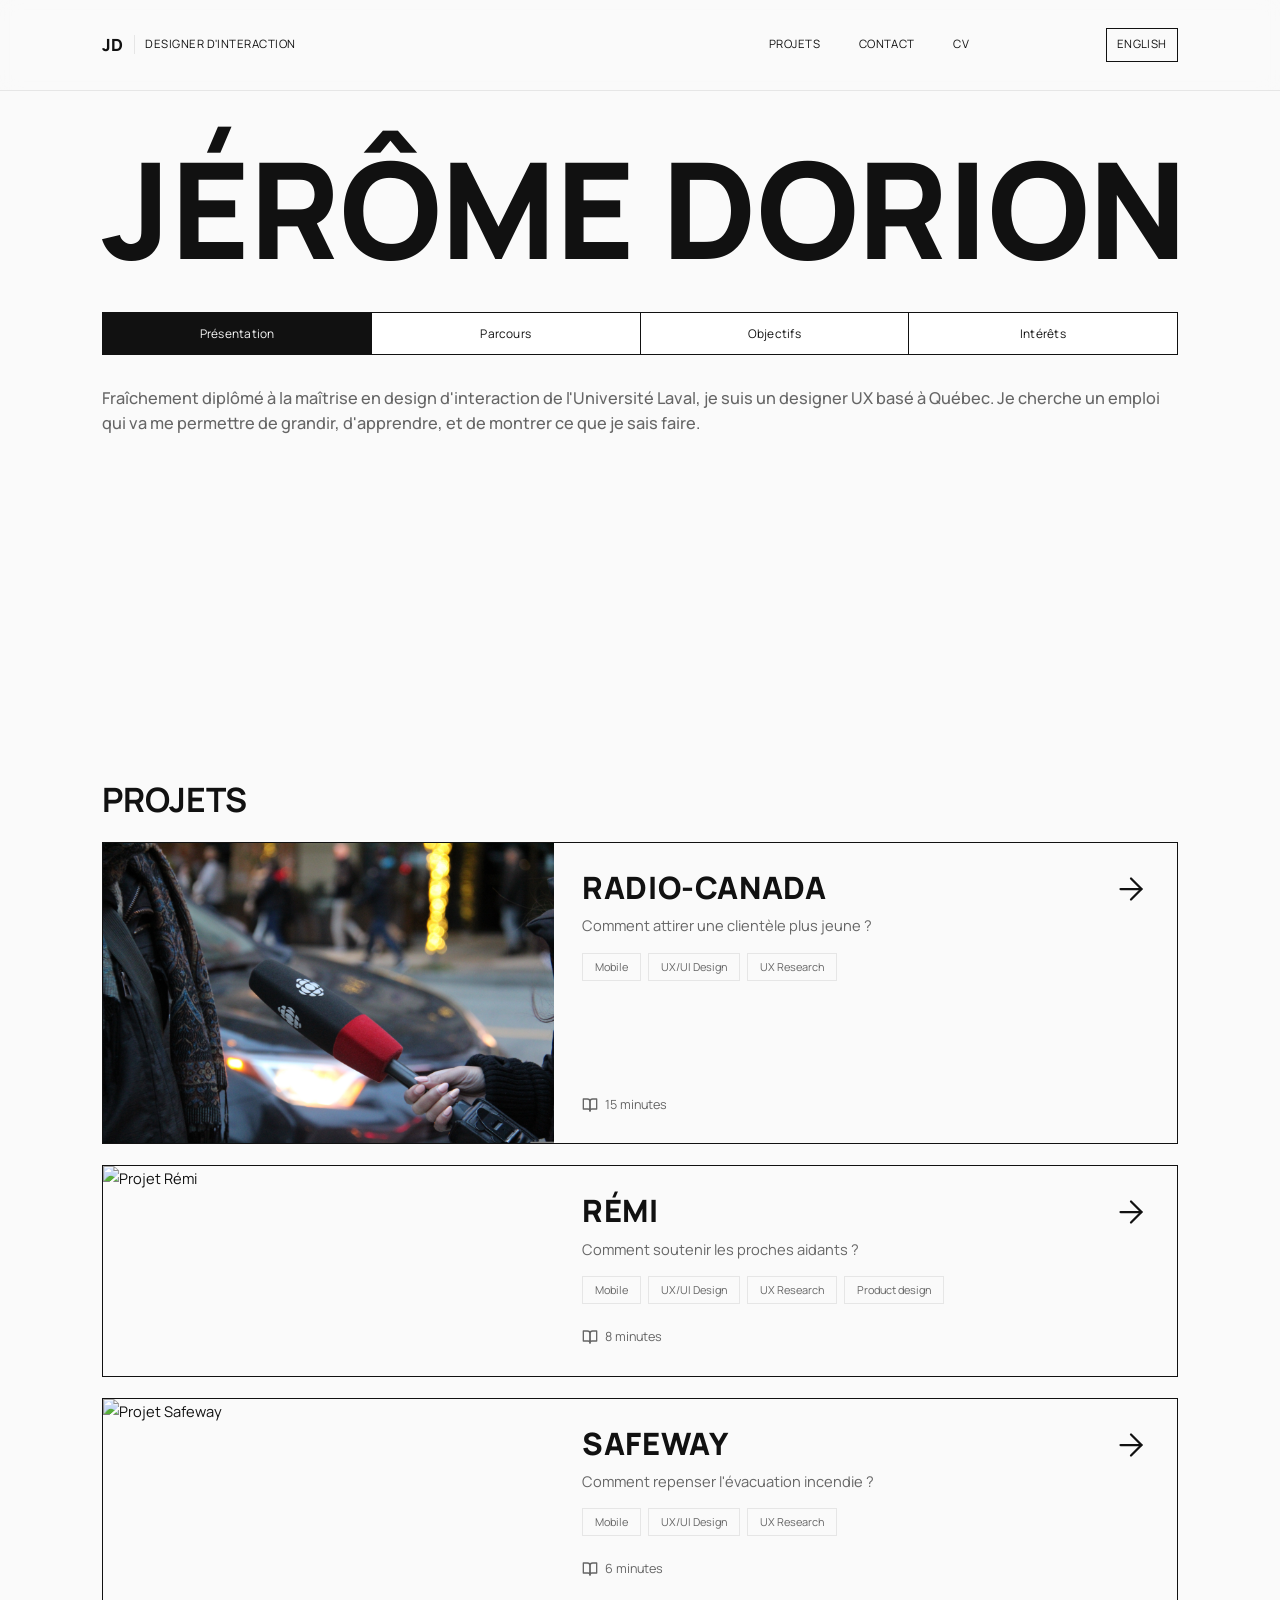
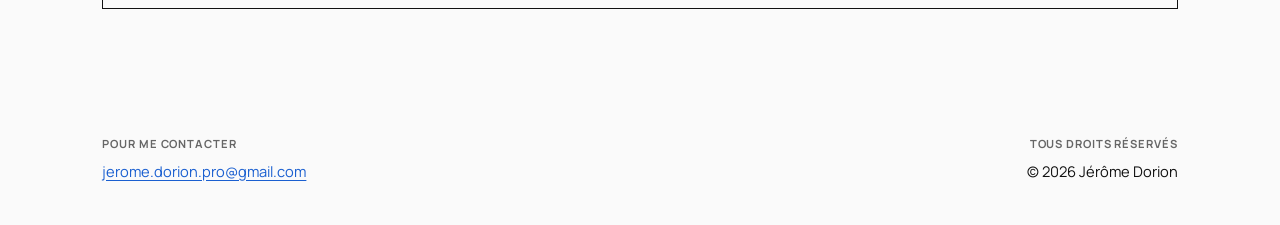
==== commit 1a9742d9: "section anglais" ====
--- a/index.html
+++ b/index.html
@@ -56,7 +56,7 @@
         </div>
         <a class="masquer-mobile" href="assets/cv-jerome-dorion.pdf" download="Jerome Dorion - CV.pdf">CV</a>
       </nav>
-      <a class="nav-langue" href="#" title="English version, à venir">English</a>
+      <a class="nav-langue" href="en/index.html" title="English version">English</a>
       <button class="nav-bascule" type="button" aria-label="Ouvrir le menu" aria-expanded="false" aria-controls="menu-principal">
         <span></span><span></span><span></span>
       </button>
--- a/css/style.css
+++ b/css/style.css
@@ -44,6 +44,17 @@
   background: var(--encre);
 }
 
+/* Typographie fluide : sur grand écran, la taille de base (donc tout ce qui
+   est en rem) suit la largeur de l'écran, pour garder la MÊME composition
+   d'une résolution à l'autre (ex. 1920 vs 2K). Sous 1000px (tablette/mobile),
+   on garde la taille par défaut pour ne pas y rapetisser le texte.
+   Repères : ~14px à 1920, ~16px à 2560. */
+@media (min-width: 1000px) {
+  html {
+    font-size: clamp(14px, 0.23vw + 10px, 16px);
+  }
+}
+
 body {
   background: var(--papier);
   min-height: 100vh; /* couvre toujours l'écran : pas de noir visible hors transition */
@@ -146,6 +157,8 @@
   letter-spacing: 0.04em;
   border-left: 1px solid var(--ligne);
   padding-left: 0.75rem;
+  display: inline-flex;      /* centre le rôle verticalement avec « JD » */
+  align-items: center;
 }
 
 /* Survol de « Designer d'interaction » : il glisse vers la droite et laisse
@@ -154,7 +167,7 @@
   position: relative;
   display: inline-block;
   overflow: hidden;
-  vertical-align: bottom;
+  vertical-align: middle;
   white-space: nowrap;
 }
 
@@ -518,12 +531,12 @@
 }
 
 .hero {
-  /* Remplit EXACTEMENT la hauteur visible sous la barre de navigation :
-     hero + nav = 100dvh, donc la section Projets commence pile au bas du
-     viewport et n'apparaît jamais à l'écran initial, quel que soit le format.
-     (dvh suit la hauteur réelle, même quand la barre du navigateur mobile
-     apparaît/disparaît.) */
-  min-height: calc(100dvh - var(--nav-h, 80px));
+  /* Le hero laisse dépasser un petit morceau de la section Projets en bas
+     (le titre « Projets » et le début de la première carte) pour inviter au
+     défilement. On retranche la nav + un dépassement FIXE (en rem, donc
+     proportionnel au texte) pour que ce dépassement reste à peu près constant
+     d'une résolution à l'autre. */
+  min-height: calc(100dvh - var(--nav-h, 80px) - 11rem);
   display: flex;
   flex-direction: column;
   justify-content: flex-start; /* nom en haut */
@@ -650,6 +663,15 @@
   color: var(--encre-douce);
 }
 
+/* Sur les écrans jusqu'à ~2100px (typiquement 1920), on réduit un peu les
+   textes des onglets pour qu'ils prennent moins de place. Le 2K et plus
+   gardent la taille ci-dessus. */
+@media (min-width: 1000px) and (max-width: 2100px) {
+  .apropos-panneau p {
+    font-size: clamp(1rem, min(0.8rem + 0.4vw, 0.9rem + 0.9vh), 1.25rem);
+  }
+}
+
 @keyframes panneau-fondu {
   from {
     opacity: 0;
@@ -801,6 +823,51 @@
 
 .carte-projet .duree-lecture svg {
   flex-shrink: 0;
+}
+
+/* ============================================================
+   Optimisation mobile / tablette de la page d'accueil.
+   Le desktop (au-dessus de 900px) reste identique.
+   ============================================================ */
+
+/* Tablette et moins : marges latérales resserrées (le clamp desktop est trop
+   large sur petit écran). */
+@media (max-width: 900px) {
+  .conteneur,
+  .nav-inner,
+  .footer-inner {
+    padding-left: clamp(24px, 5vw, 48px);
+    padding-right: clamp(24px, 5vw, 48px);
+  }
+}
+
+/* Téléphone : cartes empilées (photo en haut) et marges encore plus serrées. */
+@media (max-width: 680px) {
+  .conteneur,
+  .nav-inner,
+  .footer-inner {
+    padding-left: 20px;
+    padding-right: 20px;
+  }
+
+  /* Cartes de projets : une seule colonne, la photo passe en haut. */
+  .carte-projet {
+    grid-template-columns: 1fr;
+  }
+  .carte-projet .vignette {
+    height: auto;
+    aspect-ratio: 16 / 10;   /* hauteur cohérente pour la photo pleine largeur */
+  }
+  .carte-contenu {
+    padding: 1.5rem;
+  }
+  .fleche-carte {
+    top: 1.5rem;
+    right: 1.5rem;
+  }
+  .carte-projet .question {
+    font-size: 1rem;
+  }
 }
 
 /* ----- 6. À propos ----- */
@@ -2642,7 +2709,6 @@
   transform: none;
 }
 
-
 /* ============================================================
    Menu « Projets » : overlay sombre + panneau à droite
    Ouvert par le lien « Projets » de la nav (depuis n'importe quelle page).
@@ -2836,3 +2902,72 @@
 @media (max-width: 900px) {
   .menu-projets-panneau { left: 0; }
 }
+
+/* ============================================================
+   Pages projets - optimisation téléphone (<= 600px).
+   Le desktop et la tablette (gérés plus haut) ne changent pas.
+   ============================================================ */
+@media (max-width: 600px) {
+  /* En-tête projet : bannière plus courte sur téléphone (au lieu de presque
+     tout l'écran), tout en gardant l'effet épinglé. */
+  .projet-hero img {
+    height: clamp(220px, 45svh, 360px);
+  }
+
+  /* Blocs numérotés : plus de retrait en marge, le numéro passe en ligne
+     « (01) Titre » et le contenu prend toute la largeur. */
+  .bloc {
+    padding-left: 0;
+  }
+  .bloc > h2 {
+    margin-left: 0;
+  }
+  .bloc h2 {
+    gap: 0.6rem;
+  }
+  .bloc h2::before {
+    flex: 0 0 auto;
+  }
+
+  /* Infos projet et statistiques : tout empilé sur une seule colonne. */
+  .meta-grille {
+    grid-template-columns: 1fr;
+  }
+  .grille-cartes,
+  .grille-cartes.trois-colonnes {
+    grid-template-columns: 1fr;
+  }
+
+  /* Comparaisons Avant/Après : une maquette par rangée, centrée ; les
+     annotations (déjà sans flèches sous 920px) suivent en dessous. */
+  .trois-col,
+  .quatre-col,
+  .trois-maquettes {
+    grid-template-columns: 1fr;
+  }
+  .comparaison-annotee img {
+    max-width: 240px;
+    margin: 0;               /* maquette alignée à gauche */
+  }
+  .comparaison-annotee figcaption {
+    text-align: left;
+  }
+  /* on annule les placements de grille prévus pour l'affichage 2 colonnes */
+  .quatre-col > figure:nth-of-type(1),
+  .quatre-col > figure:nth-of-type(2),
+  .trois-maquettes > figure:nth-of-type(1),
+  .trois-maquettes > figure:nth-of-type(2),
+  .trois-maquettes > figure:nth-of-type(3) {
+    grid-column: auto;
+    grid-row: auto;
+  }
+
+  /* « Ajout d'indicateurs » (quatre-col) : les deux maquettes d'abord, puis
+     les quatre annotations regroupées sous la maquette Recommandation
+     (Résumé enrichi + Temps de lecture rejoignent Indicateur de lecture +
+     Audio intégré). */
+  .quatre-col > figure:nth-of-type(1) { order: 1; }
+  .quatre-col > figure:nth-of-type(2) { order: 2; }
+  .quatre-col > .col-annotations:nth-of-type(1) { order: 3; }
+  .quatre-col > .col-annotations:nth-of-type(2) { order: 4; }
+}
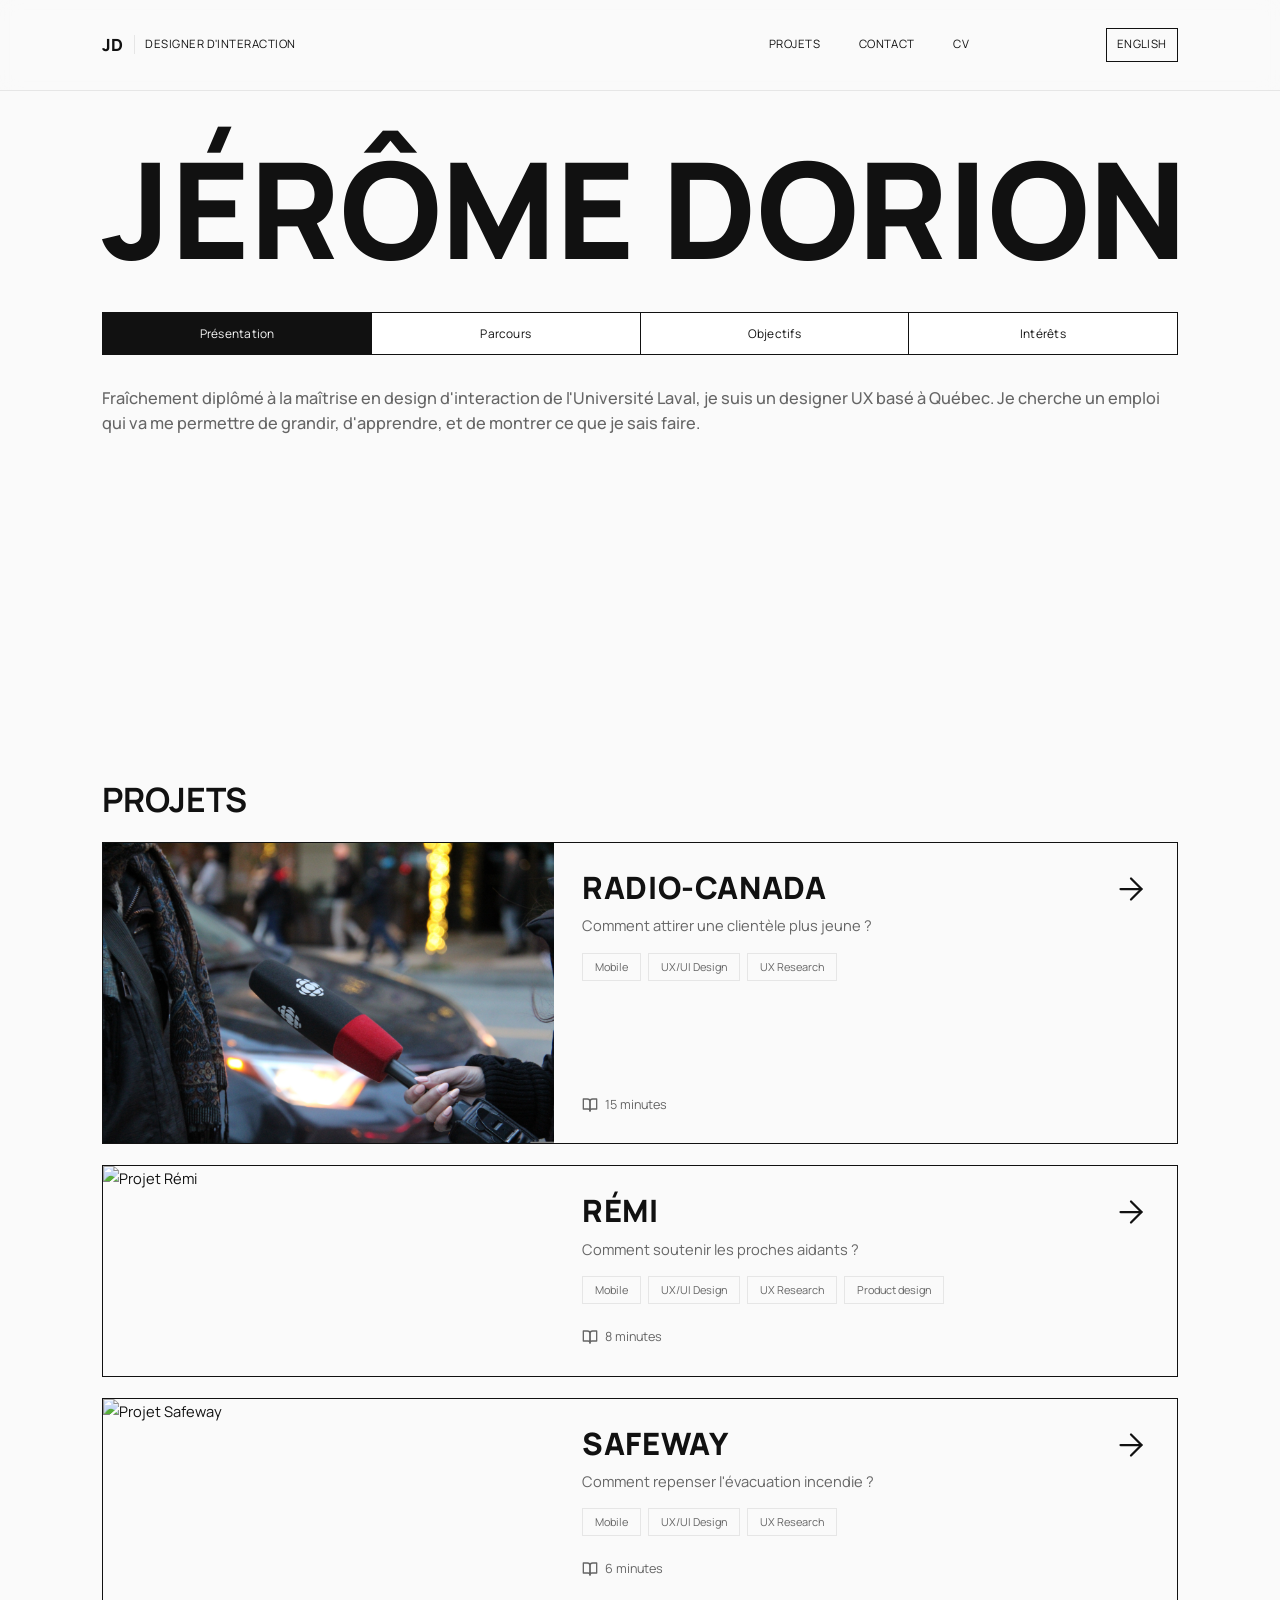
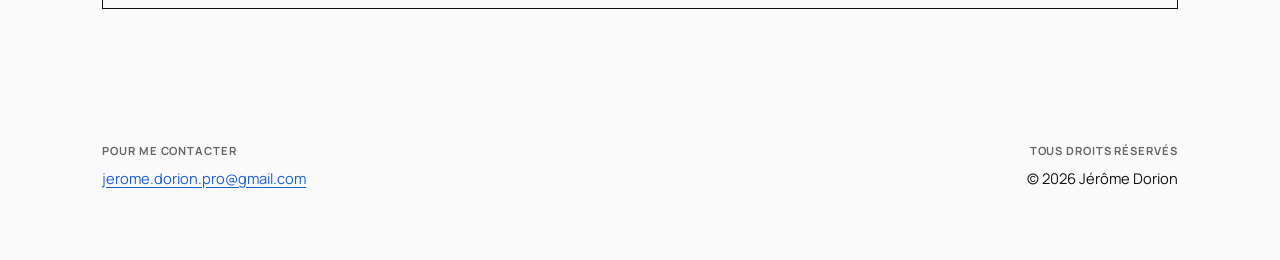
==== commit cd0f691c: "cv double langue" ====
--- a/index.html
+++ b/index.html
@@ -54,7 +54,7 @@
             <a href="https://www.linkedin.com/in/jérôme-dorion-040149350" target="_blank" rel="noopener"><span class="volet-mot">LinkedIn</span></a>
           </div>
         </div>
-        <a class="masquer-mobile" href="assets/cv-jerome-dorion.pdf" download="Jerome Dorion - CV.pdf">CV</a>
+        <a class="masquer-mobile" href="assets/CV-francais.pdf" target="_blank" rel="noopener">CV</a>
       </nav>
       <a class="nav-langue" href="en/index.html" title="English version">English</a>
       <button class="nav-bascule" type="button" aria-label="Ouvrir le menu" aria-expanded="false" aria-controls="menu-principal">
--- a/css/style.css
+++ b/css/style.css
@@ -878,7 +878,7 @@
 
 /* ----- 7. Pied de page ----- */
 .footer {
-  padding: 3rem 0;
+  padding: 3.5rem 0 5rem; /* plus d'air sous le pied de page */
   display: grid;
   gap: 2rem;
   /* opaque et au-dessus de l'image épinglée (pages projet) : sinon la photo
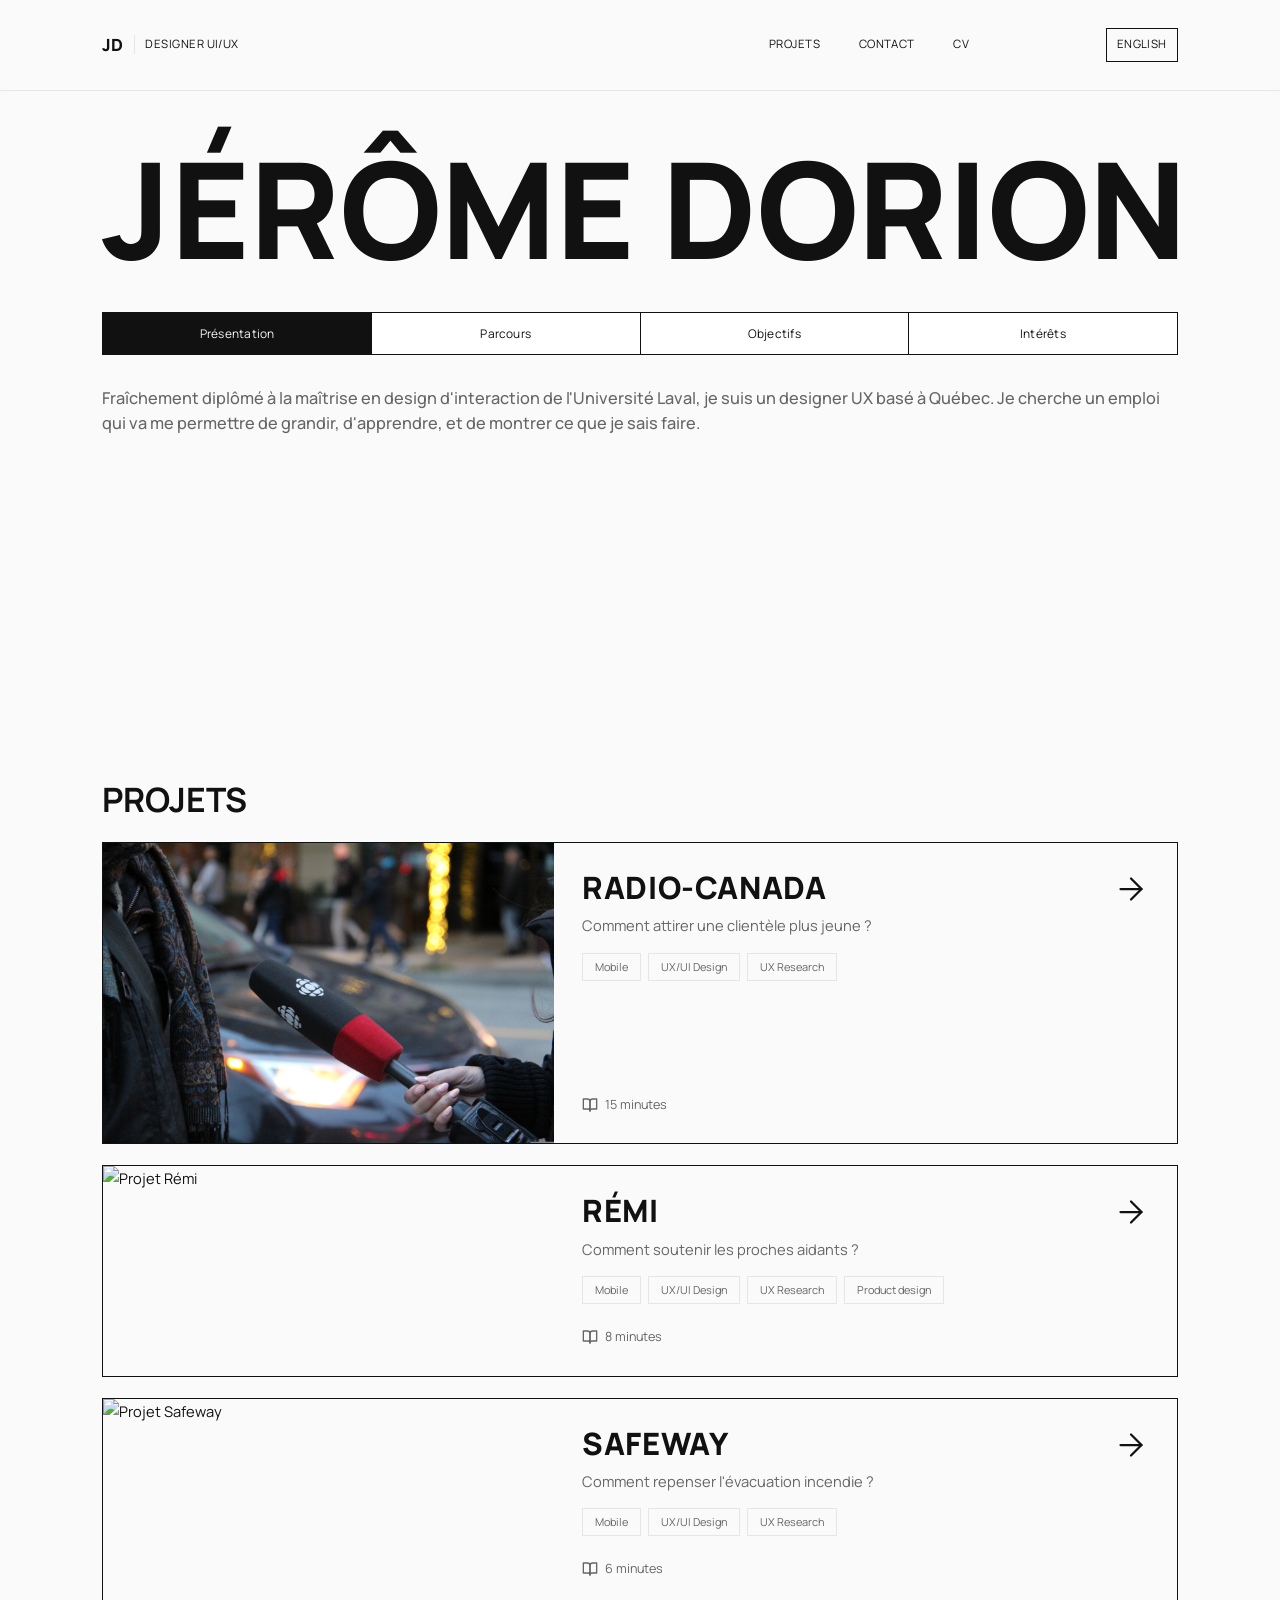
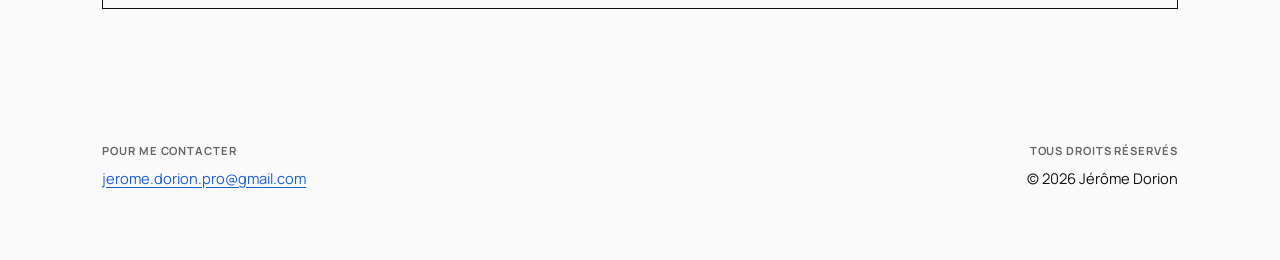
==== commit 7bdc62fe: "update titre et cv" ====
--- a/index.html
+++ b/index.html
@@ -41,12 +41,20 @@
       <a class="nav-logo" href="index.html">JD</a>
       <span class="nav-role">
         <span class="role-piste">
-          <span class="role-txt role-defaut">Designer d'interaction</span>
+          <span class="role-txt role-defaut">Designer UI/UX</span>
           <span class="role-txt role-nom" aria-hidden="true">Jérôme Dorion</span>
         </span>
       </span>
       <nav class="nav-liens" id="menu-principal">
         <a href="#projets">Projets</a>
+        <div class="nav-contact nav-projets-mobile">
+          <span class="nav-contact-bouton" tabindex="0" role="button" aria-expanded="false" aria-controls="volet-projets-mobile">Projets<span class="nav-contact-chevron" aria-hidden="true"></span></span>
+          <div class="nav-contact-volet" id="volet-projets-mobile">
+            <a href="projets/radio-canada.html"><span class="volet-mot">Radio-Canada</span></a>
+            <a href="projets/remi.html"><span class="volet-mot">Rémi</span></a>
+            <a href="projets/safeway.html"><span class="volet-mot">Safeway</span></a>
+          </div>
+        </div>
         <div class="nav-contact">
           <span class="nav-contact-bouton" tabindex="0" role="button" aria-expanded="false" aria-controls="volet-contact">Contact<span class="nav-contact-chevron" aria-hidden="true"></span></span>
           <div class="nav-contact-volet" id="volet-contact">
--- a/css/style.css
+++ b/css/style.css
@@ -2952,6 +2952,12 @@
   .comparaison-annotee figcaption {
     text-align: left;
   }
+
+  /* Maquettes seules (ex. Safeway, solution finale) : bien plus grandes sur
+     téléphone, pour qu'on voie bien l'écran (elles n'ont qu'une maquette). */
+  .solo-deux-cotes figure img {
+    max-width: min(88vw, 420px);
+  }
   /* on annule les placements de grille prévus pour l'affichage 2 colonnes */
   .quatre-col > figure:nth-of-type(1),
   .quatre-col > figure:nth-of-type(2),
@@ -2971,3 +2977,64 @@
   .quatre-col > .col-annotations:nth-of-type(1) { order: 3; }
   .quatre-col > .col-annotations:nth-of-type(2) { order: 4; }
 }
+
+/* Téléphone : le pied de page s'empile et s'aligne à gauche, comme le reste. */
+@media (max-width: 680px) {
+  .footer-inner {
+    flex-direction: column;
+    gap: 2rem;
+    justify-content: flex-start;
+    align-items: flex-start;
+  }
+  .footer-inner > div:last-child {
+    text-align: left;
+  }
+}
+
+/* Menu « Projets » ouvert sur mobile (via le clic dans le hamburger) : lignes
+   compactes photo + nom + question, sans tags/durée/flèche, pour tenir à
+   l'écran et permettre d'aller directement à un autre projet. */
+@media (max-width: 900px) {
+  .menu-projet {
+    grid-template-columns: 72px minmax(0, 1fr);
+    align-items: center;
+    gap: 0.2rem 0.9rem;
+  }
+  .menu-projet-media {
+    grid-column: 1;
+    grid-row: 1 / span 2;
+    width: 72px;
+    min-height: 72px;
+    align-self: center;
+  }
+  .menu-projet-titre { grid-column: 2; grid-row: 1; }
+  .menu-projet-contenu { grid-column: 2; grid-row: 2; }
+  .menu-projet-tags,
+  .menu-projet-duree,
+  .menu-projet-fleche { display: none; }
+}
+
+/* « Projets » repliable dans le menu hamburger (mobile), calqué sur Contact
+   (mêmes classes .nav-contact-*). Caché sur grand écran, où « Projets » reste
+   un lien qui ouvre le grand popup au survol. */
+.nav-projets-mobile { display: none; }
+@media (max-width: 900px) {
+  .nav-projets-mobile { display: block; }
+  /* le lien « Projets » du desktop est masqué sur mobile (remplacé par le
+     volet repliable ci-dessus) */
+  .nav-liens > a[href$="#projets"] { display: none; }
+}
+
+/* Personas sur téléphone : image en haut, texte en dessous. Image à taille
+   modérée, calée à gauche (Jérôme ajustera peut-être la taille plus tard). */
+@media (max-width: 680px) {
+  .persona {
+    grid-template-columns: 1fr;
+    gap: 1rem;
+    align-items: start;
+  }
+  .persona img {
+    width: clamp(150px, 48vw, 200px);
+    justify-self: start;
+  }
+}
